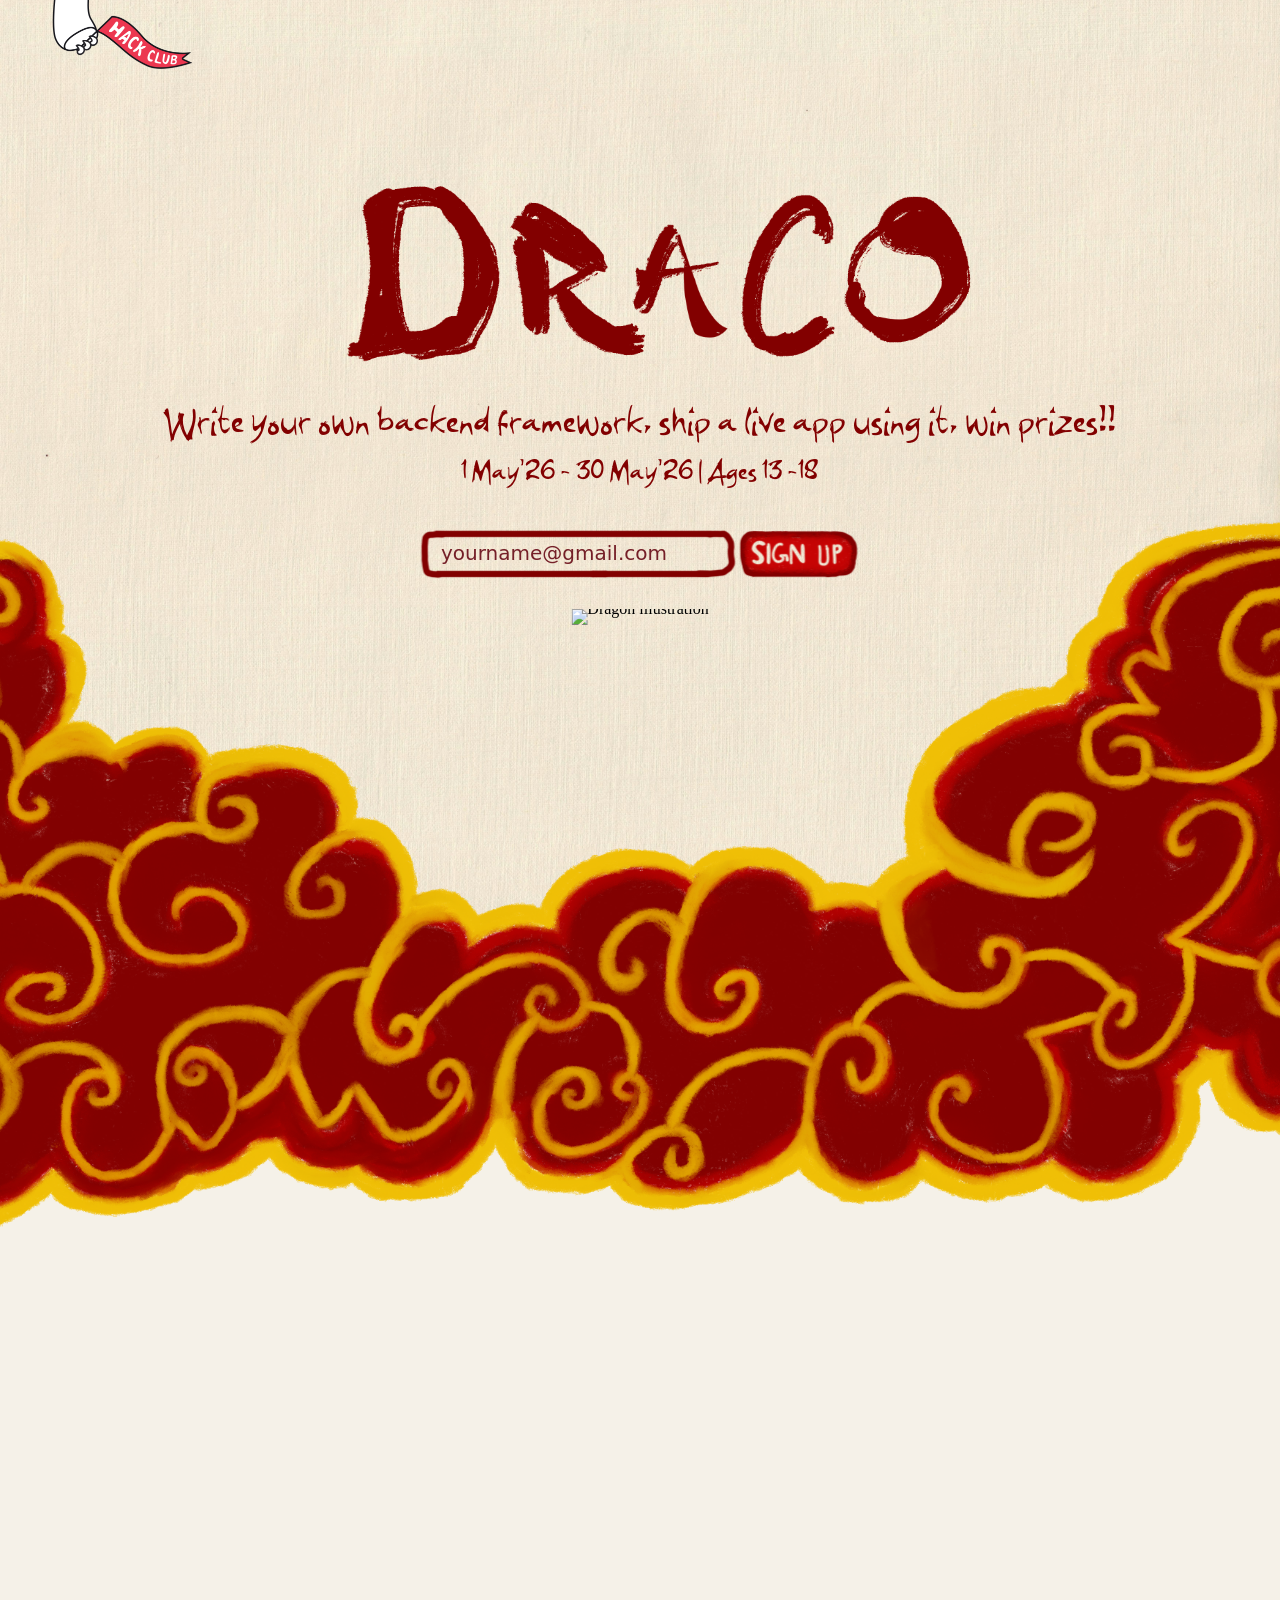
==== index.html @ 038389b4 "initial commit, page one done with header, subheader, image" ====
<!DOCTYPE html>
<html lang="en">
<head>
    <meta charset="UTF-8">
    <meta name="viewport" content="width=device-width, initial-scale=1.0">
    <title>Draco | Home</title>
    <link rel="stylesheet" href="styles.css">
</head>
<body>
    <section class="panel panel--cover" aria-label="Cover">
        <div class="left-stack">
            <a href="https://hackclub.com" class="flag-top" target="_blank" rel="noopener noreferrer">
                <img src="flag-orpheus-top.png" alt="Hack Club">
            </a>
        </div>

        <div class="hero-center">
            <div class="headline-wrap">
                <img src="Headline 2.png" alt="DRACO" class="headline">
            </div>
            <p class="subheader">Write your own backend framework, ship a live app using it, win prizes!!</p>
            <p class="email-meta">1 May'26 - 30 May'26 | Ages 13 -18</p>
            <form class="email-banner" action="#" method="post" autocomplete="on">
                <div class="email-banner__inner">
                    <img src="Email.png" alt="" class="email-banner__art">
                    <label for="signup-email" class="visually-hidden">Email address</label>
                    <input type="email" id="signup-email" name="email" class="email-banner__input" placeholder="yourname@gmail.com" autocomplete="email" inputmode="email" required>
                    <button type="button" class="email-banner__submit" aria-label="Sign up"></button>
                </div>
            </form>
            <img src="Dragon 3.png" alt="Dragon illustration" class="dragon">
        </div>
    </section>

    <section class="panel panel--next" aria-label="Next">
        <img src="Clouds.png" alt="Clouds positioned under dragon" class="panel-clouds-under">
    </section>
    <script>
        (function () {
            var form = document.querySelector('.email-banner');
            var btn = document.querySelector('.email-banner__submit');
            var inner = document.querySelector('.email-banner__inner');
            var motionOk = !window.matchMedia('(prefers-reduced-motion: reduce)').matches;

            form?.addEventListener('submit', function (e) {
                e.preventDefault();
            });

            btn?.addEventListener('click', function (e) {
                e.preventDefault();
                if (!inner || !motionOk) {
                    return;
                }
                inner.classList.remove('email-banner__inner--clicked');
                void inner.offsetWidth;
                inner.classList.add('email-banner__inner--clicked');
                inner.addEventListener('animationend', function onEnd() {
                    inner.removeEventListener('animationend', onEnd);
                    inner.classList.remove('email-banner__inner--clicked');
                });
            });
        })();
    </script>
</body>
</html>
---- styles.css ----
/* Global reset and utilities */
* {
  margin: 0;
  padding: 0;
  box-sizing: border-box;
}

html {
  height: 100%;
  scroll-behavior: smooth;
}

/* Page background (kept on body for compatibility) */
body {
  margin: 0;
  min-height: 100%;
  min-height: 100dvh;
  min-height: -webkit-fill-available;
  position: relative;
  background-color: #f5f1e8;
  background-image: url('olga-thelavart-HZm2XR0whdw-unsplash.jpg');
  background-repeat: no-repeat;
  background-position: center center;
  background-size: cover;
  background-attachment: fixed;
  /* Prevent decorative artwork from introducing horizontal scroll */
  overflow-x: hidden;
}

.panel {
  position: relative;
  min-height: 100dvh;
  min-height: 100svh;
}

.panel--cover {
  position: relative;
  /* Sit above the next panel so overflowing artwork (dragon) and props can paint on top */
  z-index: 3;
  height: 100dvh;
  min-height: 100dvh;
  min-height: 100svh;
  /* allow decorative elements to extend past the fold */
  overflow: visible;
}

/* Second viewport: background is the bottom layer; content stacks above ::before */
.panel--next {
  position: relative;
  /* keep panel background beneath everything; props should layer above background but below foreground artwork */
  z-index: 0;
  isolation: isolate;
  min-height: 100dvh;
  min-height: 100svh;
}

.panel--next::before {
  content: '';
  position: absolute;
  inset: 0;
  z-index: -1;
  background-color: #f5f1e8;
  background-image: url('olga-thelavart-HZm2XR0whdw-unsplash.jpg');
  background-repeat: no-repeat;
  background-position: center center;
  background-size: cover;
  background-attachment: fixed;
}

.left-stack {
  position: absolute;
  top: 0;
  left: clamp(20px, 4.5vw, 52px);
  z-index: 2;
  display: flex;
  flex-direction: column;
  align-items: flex-start;
  gap: clamp(10px, 2vw, 22px);
  max-width: min(92vw, 360px);
}

.flag-top {
  position: relative;
  display: inline-block;
  vertical-align: top;
  max-width: min(22vw, 140px);
  line-height: 0;
  transform-origin: 30% -10px;
}

.hero-center {
  position: absolute;
  left: 50%;
  /* Lower anchor + less upward translate so the stack isn’t clipped by overflow:hidden */
  top: clamp(34vh, 38vh, 46vh);
  transform: translate(-50%, -40%);
  z-index: 1;
  display: flex;
  flex-direction: column;
  align-items: center;
  justify-content: flex-start;
  gap: 0;
  width: min(96vw, 1800px);
  max-width: 96vw;
  max-height: 88vh;
  line-height: 0;
}

.headline-wrap {
  flex: 0 1 auto;
  width: min(52vw, 820px);
  max-width: min(52vw, 820px);
  max-height: 30vh;
  line-height: 0;
  padding-top: clamp(6px, 1vh, 16px);
}

.headline {
  display: block;
  width: 100%;
  max-width: 100%;
  max-height: 30vh;
  height: auto;
  object-fit: contain;
  object-position: center top;
  margin: 0;
}

@font-face {
  font-family: 'Jiayou Akira';
  /* Local project copy placed at repository root */
  src: local('Jiayou Akira'), url('./JiayouAkira-MAVEY.otf') format('opentype');
  font-weight: normal;
  font-style: normal;
  font-display: swap;
}

.subheader {
  font-family: 'Jiayou Akira', "Marker Felt", "Brush Script MT", cursive;
  color: #820000; /* HSB 0 100 51 -> approx #820000 */
  text-align: center;
  font-size: clamp(20px, 3.2vw, 56px);
  line-height: 1;
  margin: 0;
  padding: 0;
  -webkit-font-smoothing: antialiased;
  -moz-osx-font-smoothing: grayscale;
  white-space: pre-wrap;
}

.email-meta {
  font-family: 'Jiayou Akira', "Marker Felt", "Brush Script MT", cursive;
  color: #820000;
  text-align: center;
  font-size: clamp(16px, 2.4vw, 36px);
  line-height: 1.2;
  margin: 0;
  padding: 0;
  margin-top: clamp(6px, 1.2vh, 16px);
  margin-bottom: clamp(10px, 1.8vh, 24px);
  -webkit-font-smoothing: antialiased;
  -moz-osx-font-smoothing: grayscale;
}

.email-banner {
  display: block;
  width: auto;
  max-width: min(88vw, 560px);
  margin: 0 auto;
  padding: 0;
  border: 0;
  transform: translateX(-clamp(200px, 35vw, 720px));
}

.email-banner__inner {
  position: relative;
  display: inline-block;
  line-height: 0;
  vertical-align: top;
  transform-origin: center center;
  transition: transform 0.12s ease;
}

.email-banner__inner:has(.email-banner__submit:active) {
  transform: scale(0.96);
}

@keyframes email-signup-click {
  0% {
    transform: scale(1);
  }
  40% {
    transform: scale(0.94);
  }
  100% {
    transform: scale(1);
  }
}

.email-banner__inner--clicked {
  animation: email-signup-click 0.38s ease-out;
}

@media (prefers-reduced-motion: reduce) {
  .email-banner__inner {
    transition: none;
  }

  .email-banner__inner:has(.email-banner__submit:active) {
    transform: none;
  }

  .email-banner__inner--clicked {
    animation: none;
  }
}

.email-banner__art {
  display: block;
  width: 100%;
  max-width: min(88vw, 560px);
  height: auto;
  pointer-events: none;
  user-select: none;
}

.email-banner__input {
  position: absolute;
  left: 3%;
  top: 20%;
  width: 64%;
  height: 60%;
  border: 0;
  margin: 0;
  /* top / right / bottom / left — sit higher in the field */
  padding: 0 clamp(6px, 1vw, 12px) clamp(0.25em, 1.4vh, 12px) clamp(14px, 3.5vw, 36px);
  background: transparent;
  color: #6b0f1a;
  caret-color: #6b0f1a;
  font-family: system-ui, -apple-system, "Segoe UI", Roboto, sans-serif;
  font-size: clamp(13px, 2.4vw, 20px);
  line-height: 1.15;
  z-index: 2;
  border-radius: 0;
  appearance: none;
  -webkit-appearance: none;
}

.email-banner__input::placeholder {
  color: #6b0f1a;
  opacity: 0.92;
  line-height: 1.15;
}

.email-banner__input:focus,
.email-banner__input:focus-visible {
  outline: none;
  box-shadow: none;
}

.email-banner__submit {
  position: absolute;
  left: 69%;
  top: 20%;
  width: 28%;
  height: 60%;
  margin: 0;
  padding: 0;
  border: 0;
  opacity: 0;
  cursor: pointer;
  z-index: 3;
}

.visually-hidden {
  position: absolute;
  width: 1px;
  height: 1px;
  padding: 0;
  margin: -1px;
  overflow: hidden;
  clip: rect(0, 0, 0, 0);
  white-space: nowrap;
  border: 0;
}

.flag-top:hover,
.flag-top:focus-visible {
  animation: flag-swing 0.95s ease-in-out infinite alternate;
}

@keyframes flag-swing {
  from {
    transform: rotate(-5deg);
  }
  to {
    transform: rotate(5deg);
  }
}

@media (prefers-reduced-motion: reduce) {
  .flag-top:hover,
  .flag-top:focus-visible {
    animation: none;
  }
}

.flag-top img {
  display: block;
  max-width: 100%;
  width: auto;
  height: auto;
}

.flag-top:focus-visible {
  outline: 3px solid #c42b2b;
  outline-offset: 4px;
  border-radius: 4px;
}

.dragon {
  position: relative;
  flex: 0 1 auto;
  z-index: 3;
  max-width: min(86vw, 820px);
  max-height: 46vh;
  width: auto;
  height: auto;
  object-fit: contain;
  display: block;
  pointer-events: none;
  margin: 0;
  padding: 0;
}

@media (max-width: 600px) {
  .left-stack {
    max-width: min(92vw, 300px);
    gap: clamp(8px, 2.5vw, 14px);
  }

  .flag-top {
    max-width: min(28vw, 100px);
  }

  .hero-center {
    top: clamp(30vh, 34vh, 42vh);
    transform: translate(-50%, -38%);
    max-height: 86vh;
    gap: 0;
    width: min(98vw, 100%);
  }

  .headline-wrap {
    width: min(62vw, 540px);
    max-width: min(62vw, 540px);
    max-height: 19vh;
  }

  .headline {
    max-height: 19vh;
  }

  .email-banner {
    max-width: min(94vw, 420px);
    transform: translateX(-clamp(160px, 42vw, 560px));
  }

  .email-banner__art {
    max-width: min(94vw, 420px);
  }

  .email-banner__input {
    font-size: clamp(12px, 3.2vw, 16px);
  }

  .dragon {
    max-width: min(92vw, 600px);
    max-height: 40vh;
    margin: 0;
  }
}

@media (max-width: 900px) {
  body {
    background-attachment: scroll;
  }

  .panel--next::before {
    background-attachment: scroll;
  }
}

/* Decorative clouds on the second panel */
.panel-clouds {
  position: absolute;
  top: 8%;
  right: 6%;
  width: min(48vw, 740px);
  max-width: 92%;
  height: auto;
  z-index: 2;
  pointer-events: none;
  user-select: none;
  transform: translateZ(0);
}

/* Full-width clouds background that sits behind the dragon */
/* Clouds placed inside the cover section, under the dragon (moved to next panel) */

/* Clouds placed in the next panel that overlap upward under the dragon */
.panel-clouds-under {
  position: absolute;
  left: 50%;
  /* pull further upward so the clouds sit at the intersection and closer to the dragon */
  top: -42vh;
  transform: translateX(-50%);
  width: 110%;
  height: auto;
  z-index: 2; /* sit above the next-panel content but still behind the dragon (dragon z-index:3) */
  pointer-events: none;
  user-select: none;
  object-fit: cover;
}

@media (max-width: 600px) {
  .panel-clouds-under {
    top: -56vh;
    width: 140%;
  }
}
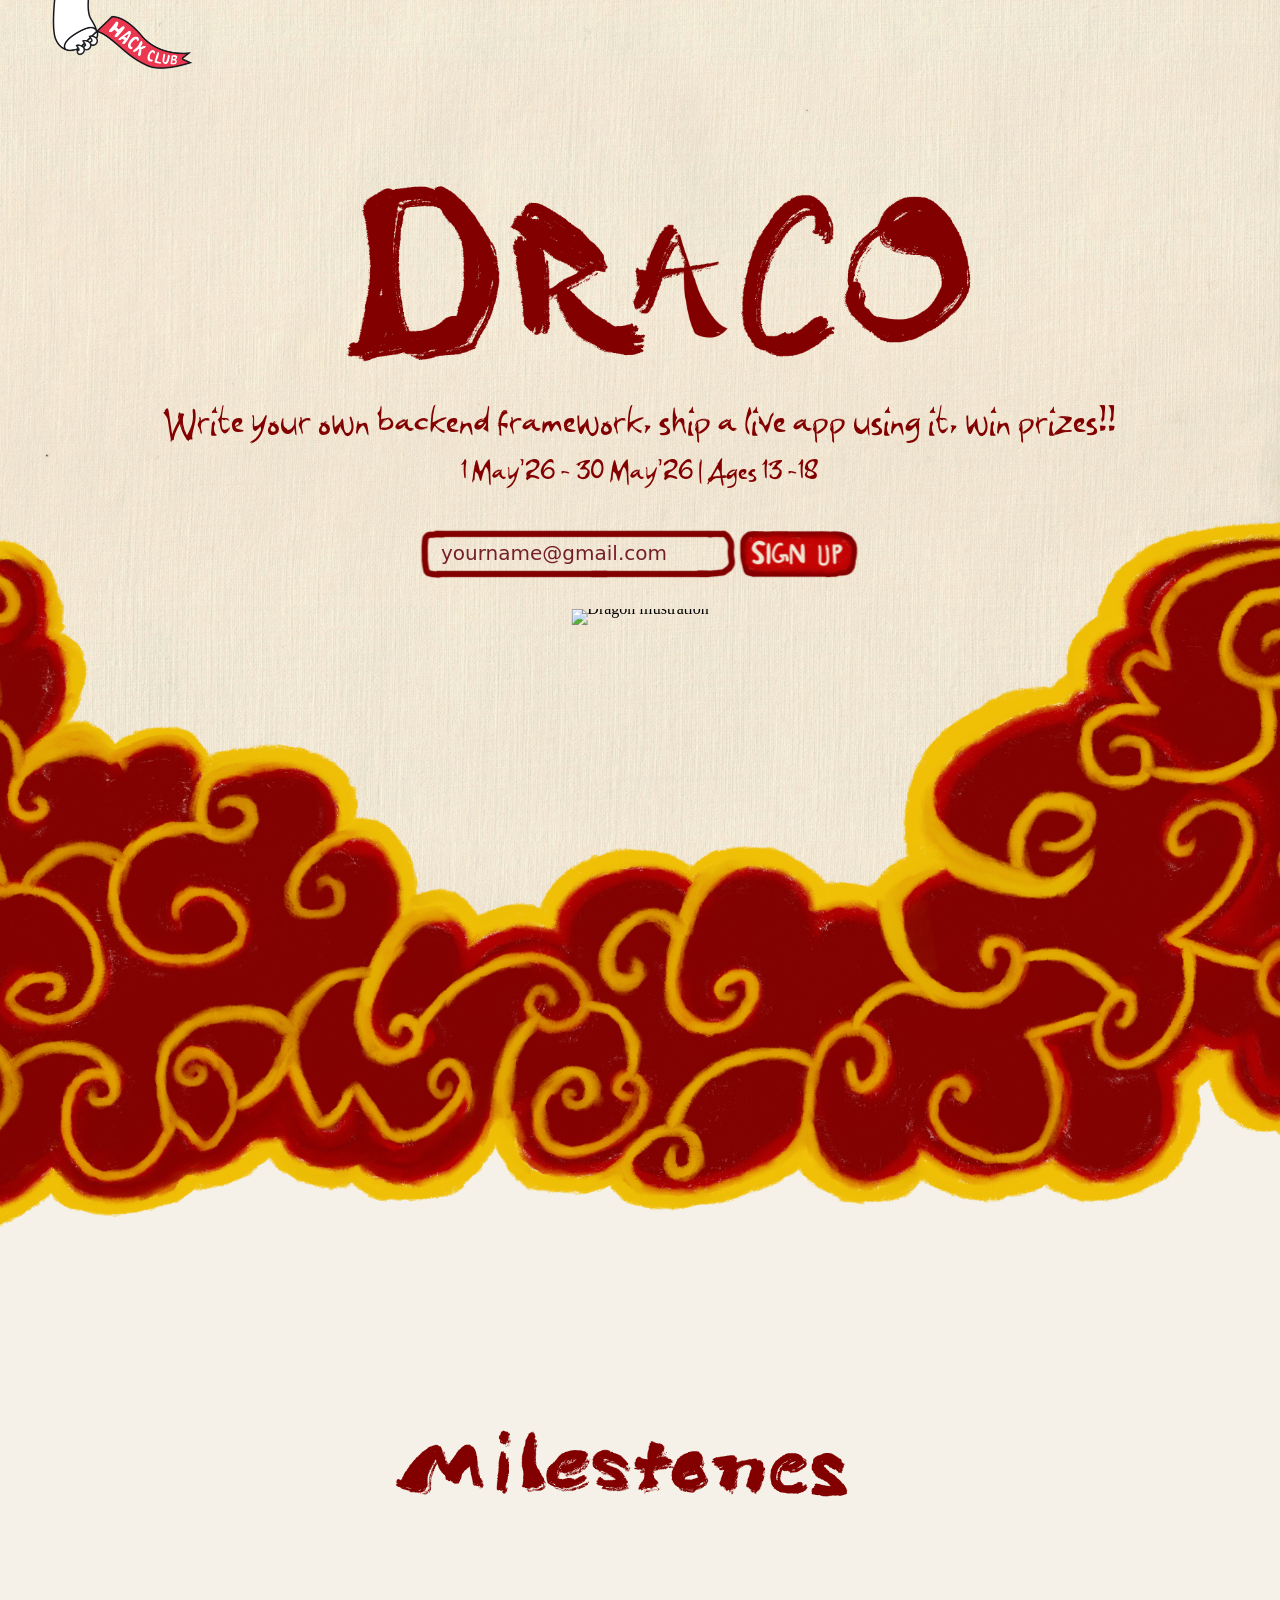
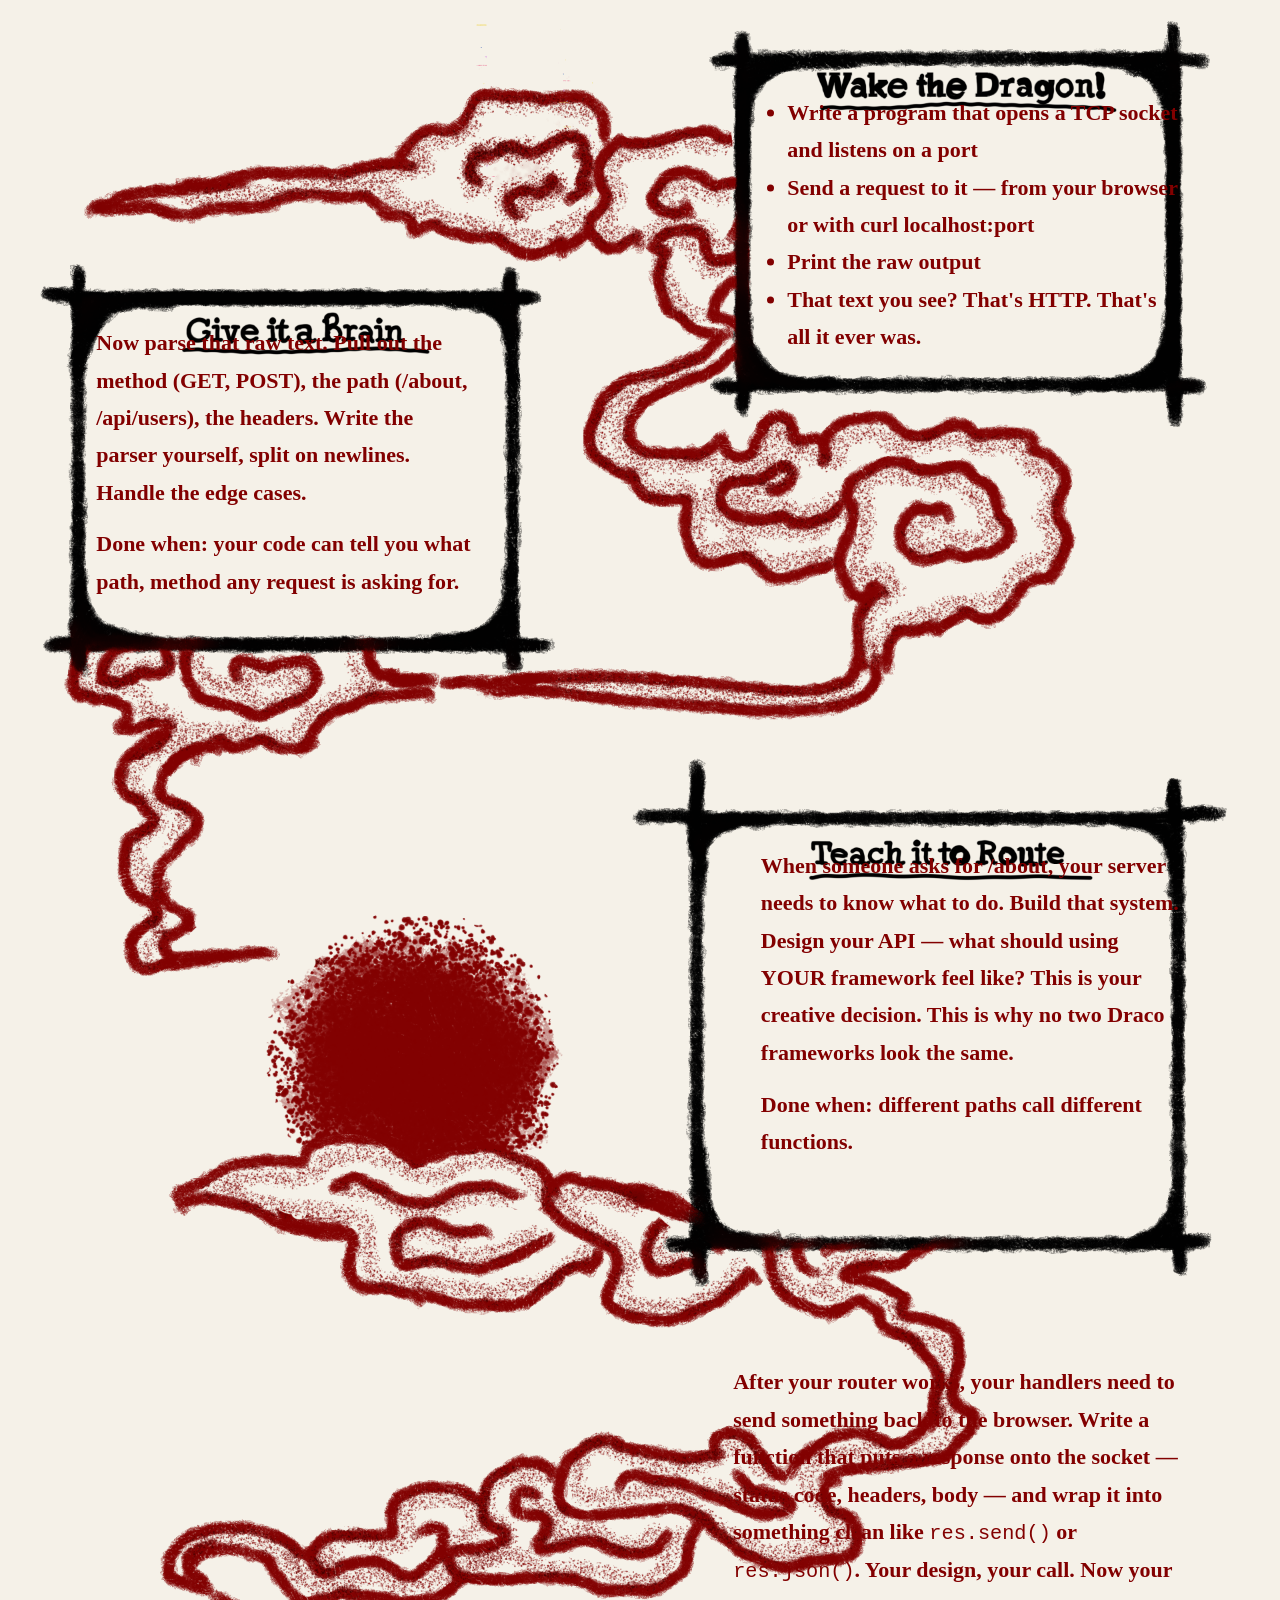
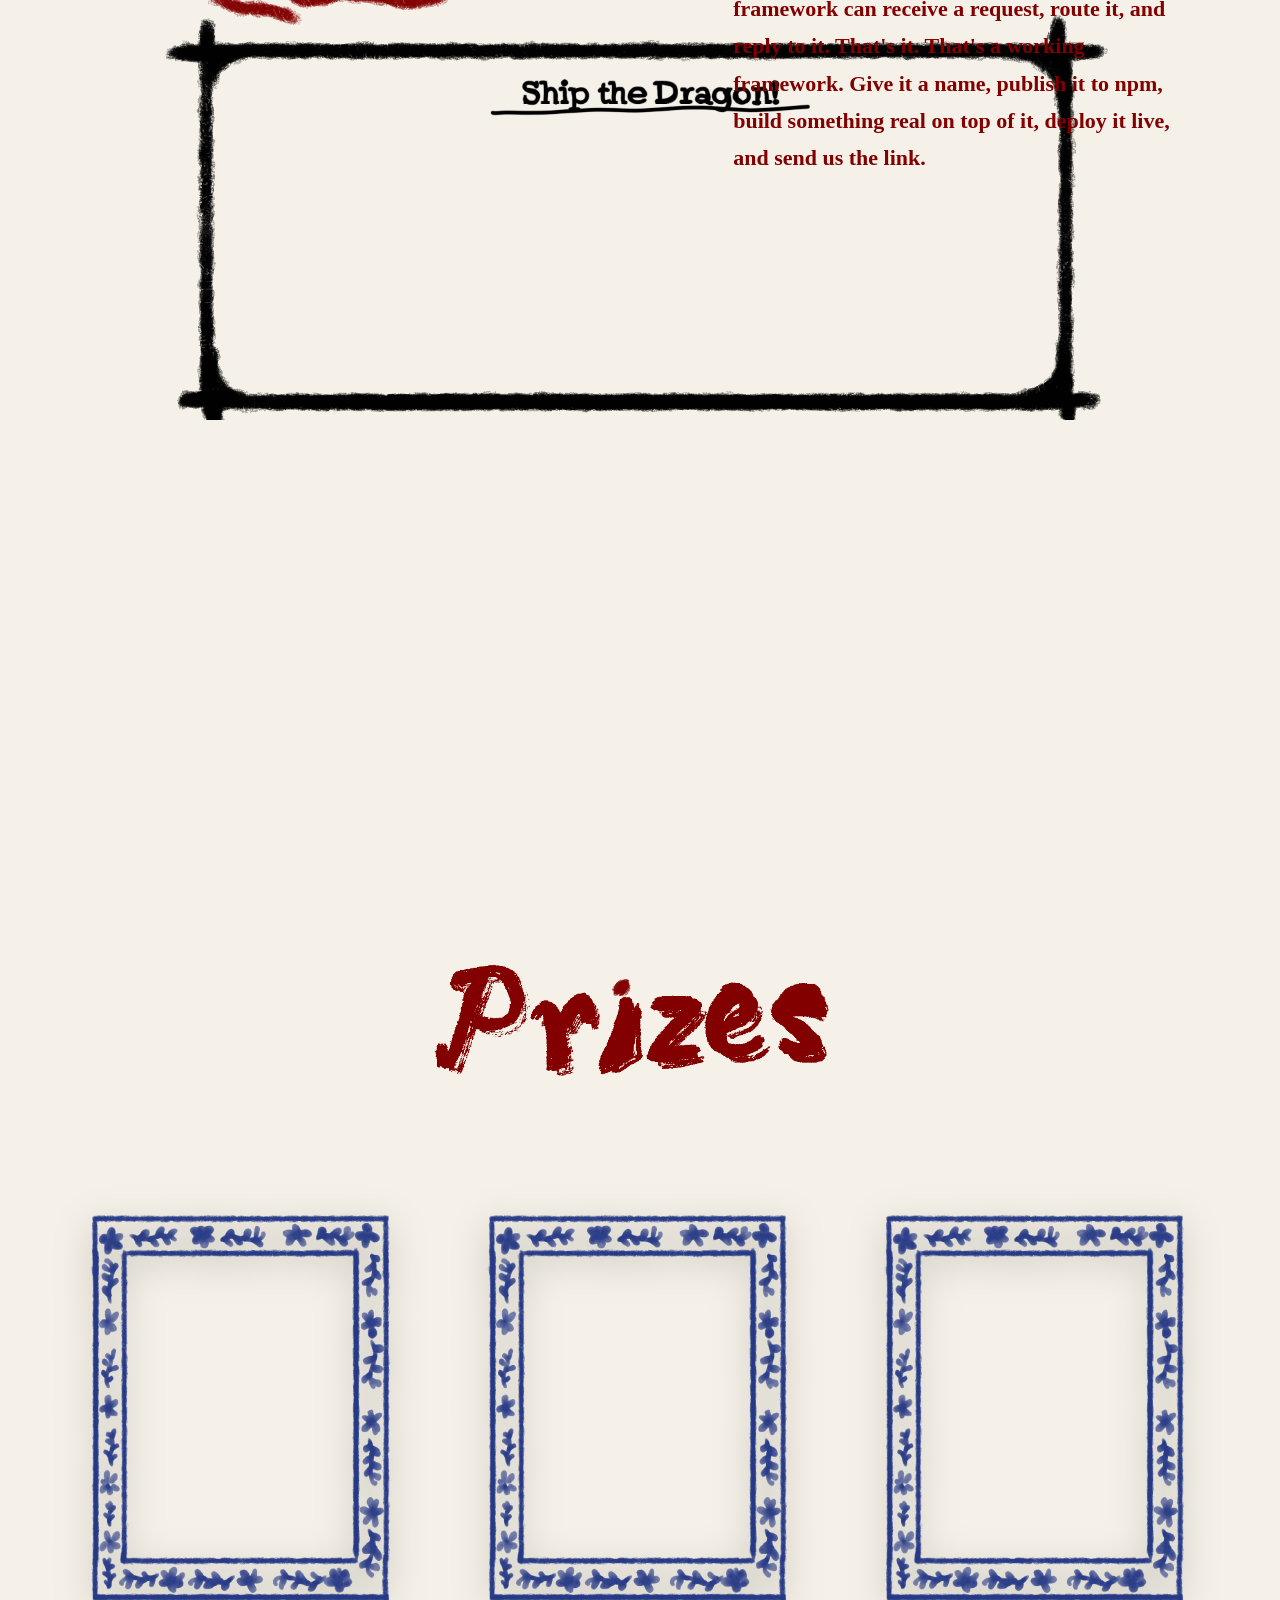
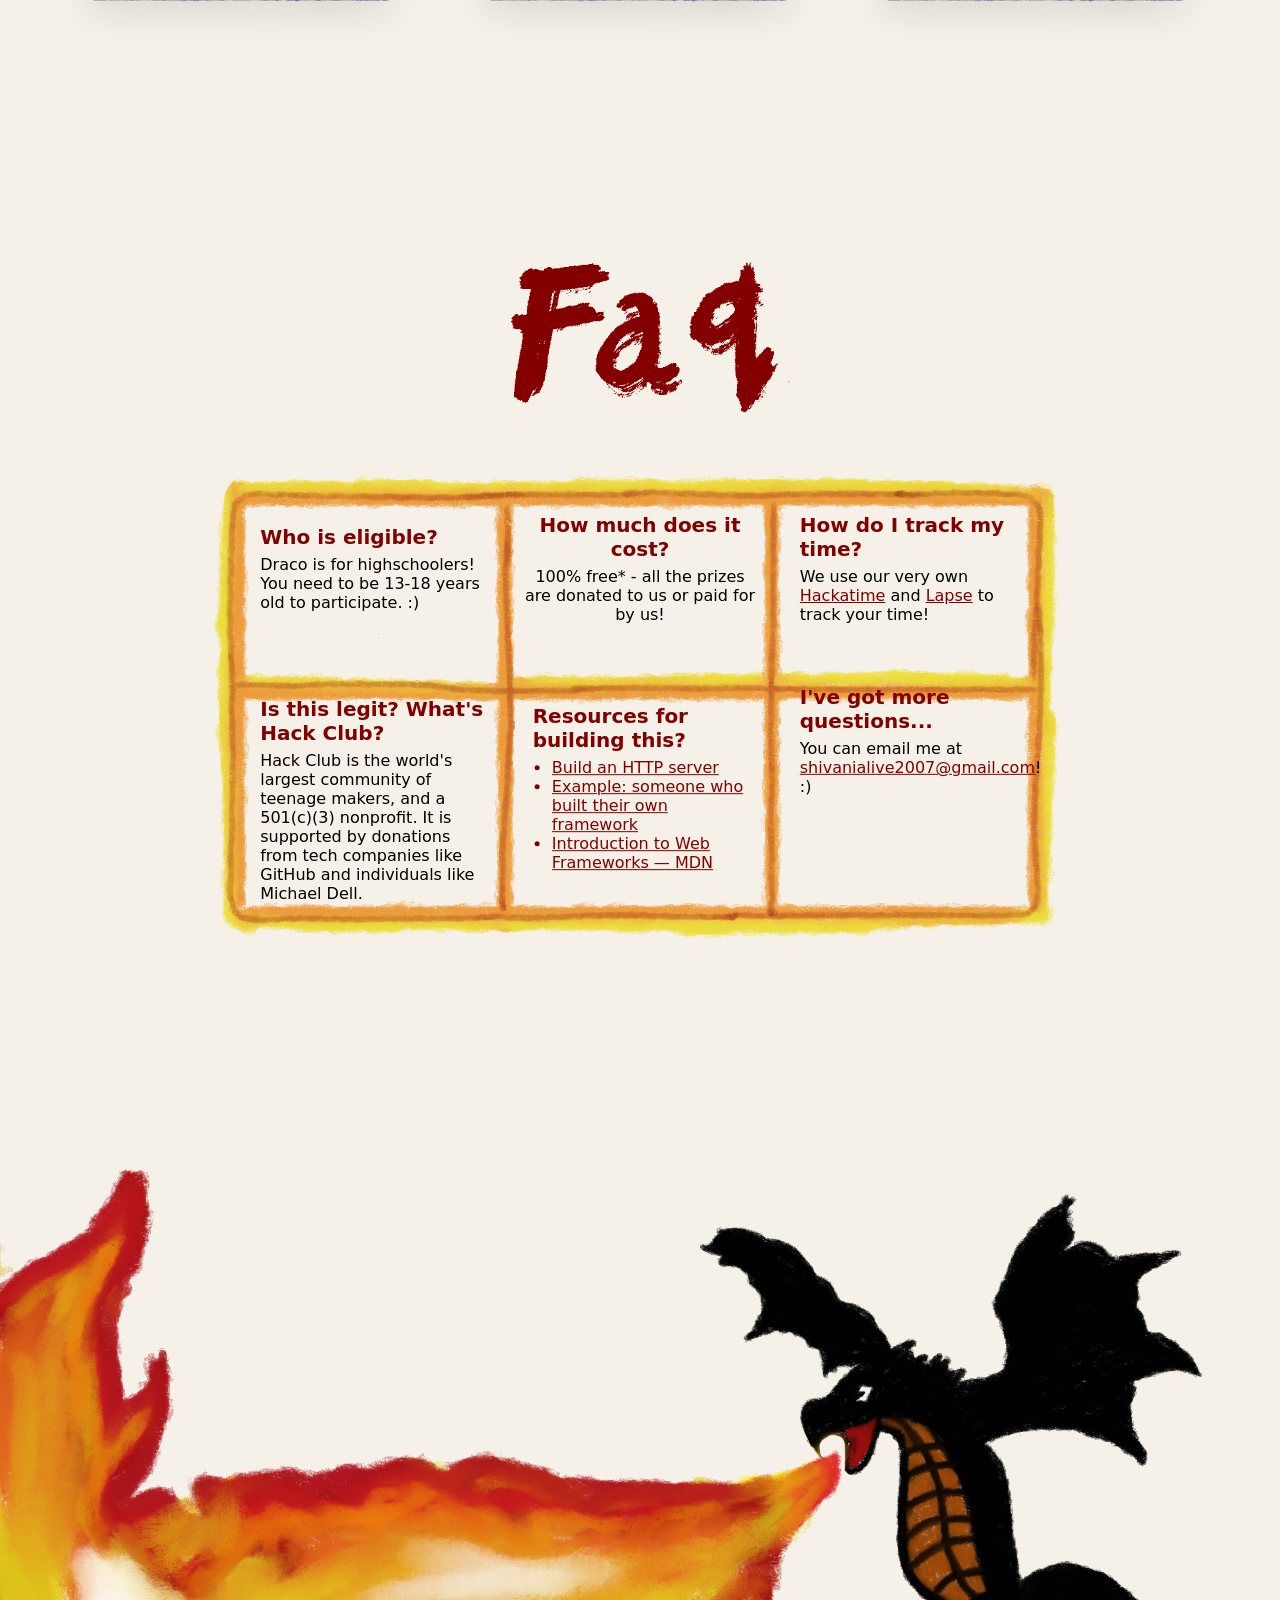
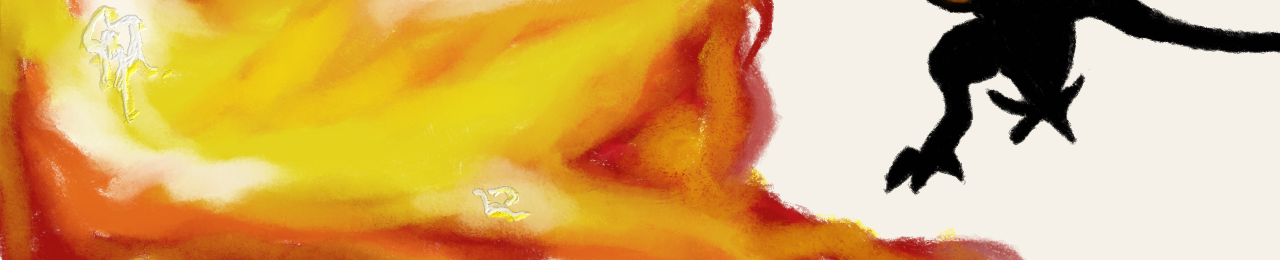
==== commit 4c4b03e3: "feat: add 2nd, 3rd, 4th page" ====
--- a/index.html
+++ b/index.html
@@ -34,6 +34,74 @@
 
     <section class="panel panel--next" aria-label="Next">
         <img src="Clouds.png" alt="Clouds positioned under dragon" class="panel-clouds-under">
+        <img src="MilestonesHeader.png" alt="Milestones header between clouds and milestones" class="panel-milestones-header">
+        <div class="panel-milestones-wrap">
+          <img src="Milestones.png" alt="Milestones positioned under clouds" class="panel-milestones-under">
+          <div class="milestones-grid">
+            <div class="milestones-cell">
+              <ul class="milestones-list">
+                <li>Write a program that opens a TCP socket and listens on a port</li>
+                <li>Send a request to it — from your browser or with curl localhost:port</li>
+                <li>Print the raw output</li>
+                <li>That text you see? That's HTTP. That's all it ever was.</li>
+              </ul>
+            </div>
+            <div class="milestones-cell milestones-cell--step2">
+              <div class="milestones-step2-block">
+                <p class="milestones-paragraph">Now parse that raw text. Pull out the method (GET, POST), the path (/about, /api/users), the headers. Write the parser yourself, split on newlines. Handle the edge cases.</p>
+                <p class="milestones-paragraph">Done when: your code can tell you what path, method any request is asking for.</p>
+              </div>
+            </div>
+            <div class="milestones-cell milestones-cell--step3">
+              <p class="milestones-paragraph">When someone asks for /about, your server needs to know what to do. Build that system. Design your API — what should using YOUR framework feel like? This is your creative decision. This is why no two Draco frameworks look the same.</p>
+              <p class="milestones-paragraph">Done when: different paths call different functions.</p>
+            </div>
+            <div class="milestones-cell milestones-cell--step4">
+              <p class="milestones-paragraph milestones-paragraph--wide">After your router works, your handlers need to send something back to the browser. Write a function that puts a response onto the socket — status code, headers, body — and wrap it into something clean like <code>res.send()</code> or <code>res.json()</code>. Your design, your call. Now your framework can receive a request, route it, and reply to it. That's it. That's a working framework. Give it a name, publish it to npm, build something real on top of it, deploy it live, and send us the link.</p>
+            </div>
+          </div>
+        </div>
+        <img src="PrizesHeader 2.png" alt="Prizes header positioned below milestones" class="panel-prizes-header">
+        <div class="panel-prize-row" aria-hidden="true">
+            <img src="Prize.png" alt="Prize" class="panel-prize-item">
+            <img src="Prize.png" alt="Prize" class="panel-prize-item">
+            <img src="Prize.png" alt="Prize" class="panel-prize-item">
+        </div>
+        <img src="FaqHeader.png" alt="FAQ header placed below prizes" class="panel-faq-header">
+        <div class="panel-window-wrap" aria-hidden="true">
+          <img src="Window.png" alt="Window element placed below FAQ header" class="panel-window-img">
+          <div class="window-grid" role="group" aria-label="Window content grid">
+            <div class="window-cell window-cell--eligible">
+              <h3 class="window-question">Who is eligible?</h3>
+              <p class="window-answer">Draco is for highschoolers! You need to be 13-18 years old to participate. :)</p>
+            </div>
+            <div class="window-cell">
+              <h3 class="window-question">How much does it cost?</h3>
+              <p class="window-answer">100% free* - all the prizes are donated to us or paid for by us!</p>
+            </div>
+            <div class="window-cell window-cell--track">
+              <h3 class="window-question">How do I track my time?</h3>
+              <p class="window-answer">We use our very own <a href="https://hackatime.hackclub.com" target="_blank" rel="noopener noreferrer">Hackatime</a> and <a href="https://lapse.hackclub.com" target="_blank" rel="noopener noreferrer">Lapse</a> to track your time!</p>
+            </div>
+            <div class="window-cell window-cell--legit">
+              <h3 class="window-question">Is this legit? What's Hack Club?</h3>
+              <p class="window-answer">Hack Club is the world's largest community of teenage makers, and a 501(c)(3) nonprofit. It is supported by donations from tech companies like GitHub and individuals like Michael Dell.</p>
+            </div>
+            <div class="window-cell window-cell--resources">
+              <h3 class="window-question">Resources for building this?</h3>
+              <ul class="window-resources">
+                <li><a href="https://app.codecrafters.io/courses/http-server/overview" target="_blank" rel="noopener noreferrer">Build an HTTP server</a></li>
+                <li><a href="https://dev.to/travatech/ive-created-my-own-web-framework-from-scratch-2bi4" target="_blank" rel="noopener noreferrer">Example: someone who built their own framework</a></li>
+                <li><a href="https://developer.mozilla.org/en-US/docs/Learn_web_development/Extensions/Server-side/First_steps/Web_frameworks" target="_blank" rel="noopener noreferrer">Introduction to Web Frameworks — MDN</a></li>
+              </ul>
+            </div>
+            <div class="window-cell window-cell--more">
+              <h3 class="window-question">I've got more questions...</h3>
+              <p class="window-answer">You can email me at <a href="mailto:shivanialive2007@gmail.com">shivanialive2007@gmail.com</a>! :)</p>
+            </div>
+          </div>
+        </div>
+        <img src="Fire.png" alt="Fire footer" class="panel-fire-footer">
     </section>
     <script>
         (function () {
--- a/styles.css
+++ b/styles.css
@@ -430,3 +430,571 @@
   }
 }
 
+/* Milestones wrapper — takes the same position the bare img had */
+.panel-milestones-wrap {
+  position: absolute;
+  left: 50%;
+  top: 80vh;
+  transform: translateX(-50%);
+  width: 100%;
+  max-width: 100vw;
+  height: auto;
+  z-index: 1;
+}
+
+/* Milestones artwork placed under the clouds and fully fit to viewport */
+.panel-milestones-under {
+  display: block;
+  width: 100%;
+  height: auto;
+  pointer-events: none;
+  user-select: none;
+  object-fit: contain;
+  object-position: center top;
+}
+
+/* Overlay grid — 4 rows stacked vertically to match the 4 boxes */
+.milestones-grid {
+  position: absolute;
+  inset: 0% 6% 20% 58%;
+  display: grid;
+  grid-template-columns: 1fr;
+  grid-template-rows: repeat(4, 1fr);
+  gap: 2%;
+  pointer-events: none;
+  transform: translateY(1.6%);
+}
+
+.milestones-cell {
+  display: flex;
+  flex-direction: column;
+  justify-content: center;
+  align-items: flex-start;
+  padding: 2% 4%;
+  color: #820000;
+}
+
+.milestones-list {
+  list-style: disc;
+  padding-left: 1.2em;
+  margin: 0;
+  color: #820000;
+  font-family: Georgia, "Times New Roman", serif;
+  font-size: clamp(14px, 2vw, 22px);
+  font-weight: bold;
+  line-height: 1.7;
+}
+
+/* Paragraph overlay — same proportions as .milestones-list */
+.milestones-paragraph {
+  margin: 0;
+  color: #820000;
+  font-family: Georgia, "Times New Roman", serif;
+  font-size: clamp(14px, 2vw, 22px);
+  font-weight: bold;
+  line-height: 1.7;
+}
+
+.milestones-paragraph code {
+  font-family: ui-monospace, "Cascadia Code", Menlo, monospace;
+  font-size: 0.92em;
+  font-weight: normal;
+}
+
+/* Ensure milestone paragraphs default to in-cell sizing (prevents accidental bleed) */
+.milestones-cell .milestones-paragraph {
+  width: auto;
+  max-width: 95%;
+}
+
+/* Marker for a wider paragraph (semantic only) */
+.milestones-paragraph--wide {
+  max-width: none;
+  width: auto;
+}
+
+/* Fourth milestone cell: keep standard cell layout */
+.milestones-cell--step4 {
+  align-items: stretch;
+  justify-content: center;
+  text-align: left;
+  padding-left: 0;
+  padding-right: 0;
+}
+
+/* APPLY FULL-VIEWPORT BLEED ONLY TO THE PARAGRAPH INSIDE THE FOURTH MILESTONE CELL */
+.milestones-cell--step4 .milestones-paragraph--wide {
+  /* in-cell wide paragraph (no viewport bleed) */
+  max-width: none;
+  width: 100%;
+  transform: translate(-2%, 34%);
+  align-self: stretch;
+  box-sizing: border-box;
+}
+
+/* Isolate the fourth milestone so global milestone rules do not affect it.
+   This resets common properties so step4 can be positioned/styled independently. */
+.milestones-cell--step4 {
+  align-items: stretch;
+  justify-content: center;
+  text-align: left;
+  padding-left: 0;
+  padding-right: 0;
+}
+
+.milestones-cell--step4 .milestones-paragraph--wide {
+  /* in-cell wide paragraph (no viewport bleed) */
+  max-width: none;
+  width: 100%;
+  transform: translate(-2%, 34%);
+  align-self: stretch;
+  box-sizing: border-box;
+}
+
+@media (max-width: 900px) {
+  .milestones-cell--step4 .milestones-paragraph--wide {
+    transform: translate(-8%, 14%);
+  }
+}
+
+@media (max-width: 600px) {
+  .milestones-cell--step4 .milestones-paragraph--wide {
+    transform: translate(-14%, 24%);
+  }
+}
+
+.milestones-cell--step3 .milestones-paragraph + .milestones-paragraph {
+  margin-top: 0.65em;
+}
+
+/* Second milestone box: same typography, shifted to the left side of the panel */
+.milestones-cell--step2 {
+  align-items: flex-start;
+  justify-content: center;
+  text-align: left;
+}
+
+.milestones-cell--step2 .milestones-step2-block {
+  /* Restore original left-shift so the step2 copy sits over the left box */
+  transform: translate(-165%, -55%);
+  max-width: 95%;
+}
+
+.milestones-cell--step2 .milestones-paragraph + .milestones-paragraph {
+  margin-top: 0.65em;
+}
+
+/* Third milestone box: same typography and positioning scale as step 2 */
+.milestones-cell--step3 {
+  align-items: flex-start;
+  justify-content: center;
+  text-align: left;
+}
+
+.milestones-cell--step3 .milestones-paragraph {
+  /* Reverted: keep step3 paragraph in normal flow (no manual offsets) */
+  transform: none;
+  max-width: 100%;
+}
+
+@media (max-width: 900px) {
+  .panel-milestones-wrap {
+    top: 80vh;
+  }
+  .milestones-grid {
+    inset: 4% 20% 4% 20%;
+  }
+  .milestones-cell--step2 .milestones-step2-block {
+    transform: translate(-38%, -10%);
+  }
+  .milestones-cell--step3 .milestones-paragraph {
+    transform: none;
+  }
+  .milestones-cell--step4 .milestones-paragraph--wide {
+    transform: translate(-8%, 14%);
+  }
+}
+
+@media (max-width: 600px) {
+  .panel-milestones-wrap {
+    top: 96vh;
+  }
+  .milestones-grid {
+    inset: 3% 10% 3% 10%;
+  }
+  .milestones-cell--step2 .milestones-step2-block {
+    transform: translate(-18%, -8%);
+    max-width: 95%;
+  }
+  .milestones-cell--step3 .milestones-paragraph {
+    transform: none;
+    max-width: 100%;
+  }
+  .milestones-cell--step4 .milestones-paragraph--wide {
+    transform: translate(-14%, 24%);
+  }
+}
+
+/* Small header image that sits between clouds and the milestones artwork */
+.panel-milestones-header {
+  position: absolute;
+  left: 50%;
+  top: 60vh; /* slightly upward from previous position */
+  transform: translate(-50%, -12%); /* center and nudge upward */
+  width: auto;
+  max-width: 40vw; /* make the header smaller */
+  max-height: 16vh;
+  height: auto;
+  z-index: 1.5; /* between clouds (2) and milestones (1) visually */
+  pointer-events: none;
+  user-select: none;
+  object-fit: contain;
+  object-position: center;
+}
+
+@media (max-width: 900px) {
+  .panel-milestones-header {
+    top: 56vh;
+    max-width: 56vw;
+    max-height: 14vh;
+  }
+}
+
+@media (max-width: 600px) {
+  .panel-milestones-header {
+    top: 52vh;
+    max-width: 72vw;
+    max-height: 12vh;
+  }
+}
+
+/* Prizes header placed below the Milestones artwork */
+.panel-prizes-header {
+  position: absolute;
+  left: 50%;
+  top: 360vh; /* moved downward 5× (was 96vh -> 480vh) */
+  transform: translateX(-50%);
+  width: auto;
+  max-width: 48vw;
+  height: auto;
+  z-index: 1; /* same layer as Milestones (below clouds) */
+  pointer-events: none;
+  user-select: none;
+  object-fit: contain;
+  object-position: center top;
+}
+
+@media (max-width: 900px) {
+  .panel-prizes-header {
+    top: 540vh;
+    max-width: 60vw;
+  }
+}
+
+@media (max-width: 600px) {
+  .panel-prizes-header {
+    top: 600vh;
+    max-width: 76vw;
+  }
+}
+
+/* Row of prize items placed under the prizes header */
+.panel-prize-row {
+  position: absolute;
+  left: 50%;
+  top: 390vh; /* halved the vertical gap to PrizesHeader (was 520vh) */
+  transform: translateX(-50%);
+  display: flex;
+  gap: 6vw;
+  align-items: flex-start;
+  justify-content: center;
+  width: min(90vw, 1200px);
+  pointer-events: none;
+  z-index: 1;
+}
+
+.panel-prize-item {
+  width: min(28vw, 320px);
+  height: auto;
+  object-fit: contain;
+  user-select: none;
+  pointer-events: none;
+  filter: drop-shadow(0 8px 18px rgba(0,0,0,0.25));
+}
+
+@media (max-width: 900px) {
+  .panel-prize-row {
+    top: 550vh;
+    gap: 4vw;
+  }
+  .panel-prize-item {
+    width: min(34vw, 260px);
+  }
+}
+
+@media (max-width: 600px) {
+  .panel-prize-row {
+    top: 620vh;
+    gap: 3vw;
+  }
+  .panel-prize-item {
+    width: min(40vw, 220px);
+  }
+}
+
+/* FAQ header placed below the prize row */
+.panel-faq-header {
+  position: absolute;
+  left: 53%;
+  /* place just above the prize row */
+  top: 470vh;
+  transform: translate(-50%, -50%);
+  width: auto;
+  max-width: 56vw;
+  height: auto;
+  z-index: 1;
+  pointer-events: none;
+  user-select: none;
+  object-fit: contain;
+  object-position: center top;
+}
+
+@media (max-width: 900px) {
+  .panel-faq-header {
+    top: 530vh;
+    max-width: 72vw;
+    transform: translate(-50%, -50%);
+  }
+}
+
+@media (max-width: 600px) {
+  .panel-faq-header {
+    top: 600vh;
+    max-width: 88vw;
+    transform: translate(-50%, -50%);
+  }
+}
+
+/* Decorative window graphic placed under the FAQ header (wrapper) */
+.panel-window-wrap {
+  position: absolute;
+  left: 50%; /* keep centered */
+  top: 480vh; /* placed below FAQ header */
+  transform: translate(-50%, 0);
+  width: min(76vw, 1200px);
+  max-width: 76vw;
+  height: auto;
+  z-index: 1;
+  pointer-events: none;
+  user-select: none;
+}
+
+.panel-window-wrap .panel-window-img {
+  display: block;
+  width: 100%;
+  height: auto;
+  object-fit: contain;
+  object-position: center top;
+  pointer-events: none;
+}
+
+/* overlay grid that maps to the window's internal boxes */
+.panel-window-wrap .window-grid {
+  position: absolute;
+  inset: 9% 6% 9% 6%; /* leave margin to sit inside the frame */
+  display: grid;
+  grid-template-columns: repeat(3, 1fr); /* 3 columns x 2 rows = 6 cells */
+  grid-template-rows: repeat(2, 1fr);
+  gap: 3%;
+  pointer-events: none;
+}
+
+/* Temporary editing grid that overlays the window for uniform placement */
+.temp-grid {
+  position: absolute;
+  inset: 9% 6% 9% 6%;
+  display: grid;
+  grid-template-columns: repeat(3, 1fr);
+  grid-template-rows: repeat(2, 1fr);
+  gap: 3%;
+  pointer-events: none;
+  z-index: 2;
+  visibility: hidden; /* hidden by default; set to visible while developing */
+}
+
+.temp-cell {
+  display: flex;
+  flex-direction: column;
+  align-items: center;
+  justify-content: center;
+  color: #ffffff;
+  padding: 1.2vw;
+  text-align: center;
+}
+
+.panel-window-wrap .window-cell {
+  display: flex;
+  flex-direction: column;
+  align-items: center; /* center content horizontally */
+  justify-content: center; /* center content vertically */
+  color: #ffffff;
+  padding: 1.2vw;
+  text-align: center; /* center-align text inside the cell */
+  /* simplified: no text shadow for a cleaner look */
+}
+
+/* Fourth FAQ cell: shifted right */
+.panel-window-wrap .window-cell--legit {
+  align-items: flex-start;
+  text-align: left;
+  padding-left: 10%;
+  transform: translateX(8%);
+}
+
+/* Third FAQ cell: text left-indented, shifted left */
+.panel-window-wrap .window-cell--track {
+  align-items: flex-start;
+  text-align: left;
+  padding-left: 15%;
+  transform: translateX(-15%);
+}
+
+/* First FAQ cell: text left-indented, block shifted right within the box */
+.panel-window-wrap .window-cell--eligible {
+  align-items: flex-start;
+  text-align: left;
+  padding-left: 10%;
+  transform: translateX(8%);
+}
+
+/* allow specific cells to be positioned independently when locked */
+.panel-window-wrap .window-cell.locked,
+.panel-window-wrap .window-cell.moved,
+.panel-window-wrap .window-cell.third-left,
+.panel-window-wrap .window-cell.second-up {
+  /* Reset any manual offsets so all overlays sit uniformly centered */
+  position: static;
+  left: auto;
+  top: auto;
+  transform: none;
+}
+
+.window-question {
+  font-family: system-ui, -apple-system, "Segoe UI", Roboto, Arial, sans-serif;
+  font-size: clamp(14px, 2.2vw, 20px);
+  color: #820000; /* HSB 0 100 51 */
+  margin: 0 0 6px 0;
+}
+
+.window-answer {
+  font-family: system-ui, -apple-system, "Segoe UI", Roboto, Arial, sans-serif;
+  font-size: clamp(12px, 1.9vw, 16px);
+  margin: 0;
+  color: #000000;
+}
+
+.window-resources {
+  list-style: disc;
+  padding-left: 1.2em;
+  margin: 0;
+  font-family: system-ui, -apple-system, "Segoe UI", Roboto, Arial, sans-serif;
+  font-size: clamp(12px, 1.9vw, 16px);
+  color: #820000; /* bullet marker color */
+}
+
+.window-resources a {
+  color: #820000;
+  text-decoration: underline;
+}
+
+.window-resources a:hover {
+  opacity: 0.75;
+}
+
+/* Sixth FAQ cell: left-aligned and shifted upward */
+.panel-window-wrap .window-cell--more {
+  align-items: flex-start;
+  text-align: left;
+  padding-left: 10%;
+  transform: translate(-10%, -25%);
+}
+
+/* Email link in the 6th overlay */
+.window-cell .window-answer a[href^="mailto"] {
+  color: #820000;
+  text-decoration: underline;
+}
+
+.window-cell .window-answer a[href^="mailto"]:hover {
+  opacity: 0.75;
+}
+
+/* Hackatime / Lapse links in the 3rd overlay */
+.window-cell--track .window-answer a {
+  color: #820000;
+  text-decoration: underline;
+}
+
+.window-cell--track .window-answer a:hover {
+  opacity: 0.75;
+}
+
+/* Fifth FAQ cell: left-aligned, nudged upward */
+.panel-window-wrap .window-cell--resources {
+  align-items: flex-start;
+  text-align: left;
+  padding-left: 10%;
+  transform: translateY(-5%);
+}
+
+@media (max-width: 900px) {
+  .panel-window-wrap {
+    top: 560vh;
+    max-width: 88vw;
+  }
+  .panel-window-wrap .window-grid {
+    gap: 4%;
+    inset: 6% 5% 6% 5%;
+  }
+}
+
+@media (max-width: 600px) {
+  .panel-window-wrap {
+    top: 620vh;
+    max-width: 96vw;
+  }
+  .panel-window-wrap .window-grid {
+    grid-template-columns: repeat(2, 1fr);
+    grid-template-rows: repeat(4, 1fr);
+    gap: 3%;
+    inset: 6% 4% 6% 4%;
+  }
+}
+
+/* Fire footer — full-width image placed below the Window/FAQ section */
+.panel-fire-footer {
+  position: absolute;
+  left: 0;
+  top: 560vh;
+  width: 100%;
+  height: auto;
+  object-fit: cover;
+  object-position: center bottom;
+  display: block;
+  pointer-events: none;
+  user-select: none;
+  z-index: 2;
+}
+
+@media (max-width: 900px) {
+  .panel-fire-footer {
+    top: 640vh;
+  }
+}
+
+@media (max-width: 600px) {
+  .panel-fire-footer {
+    top: 720vh;
+  }
+}
+
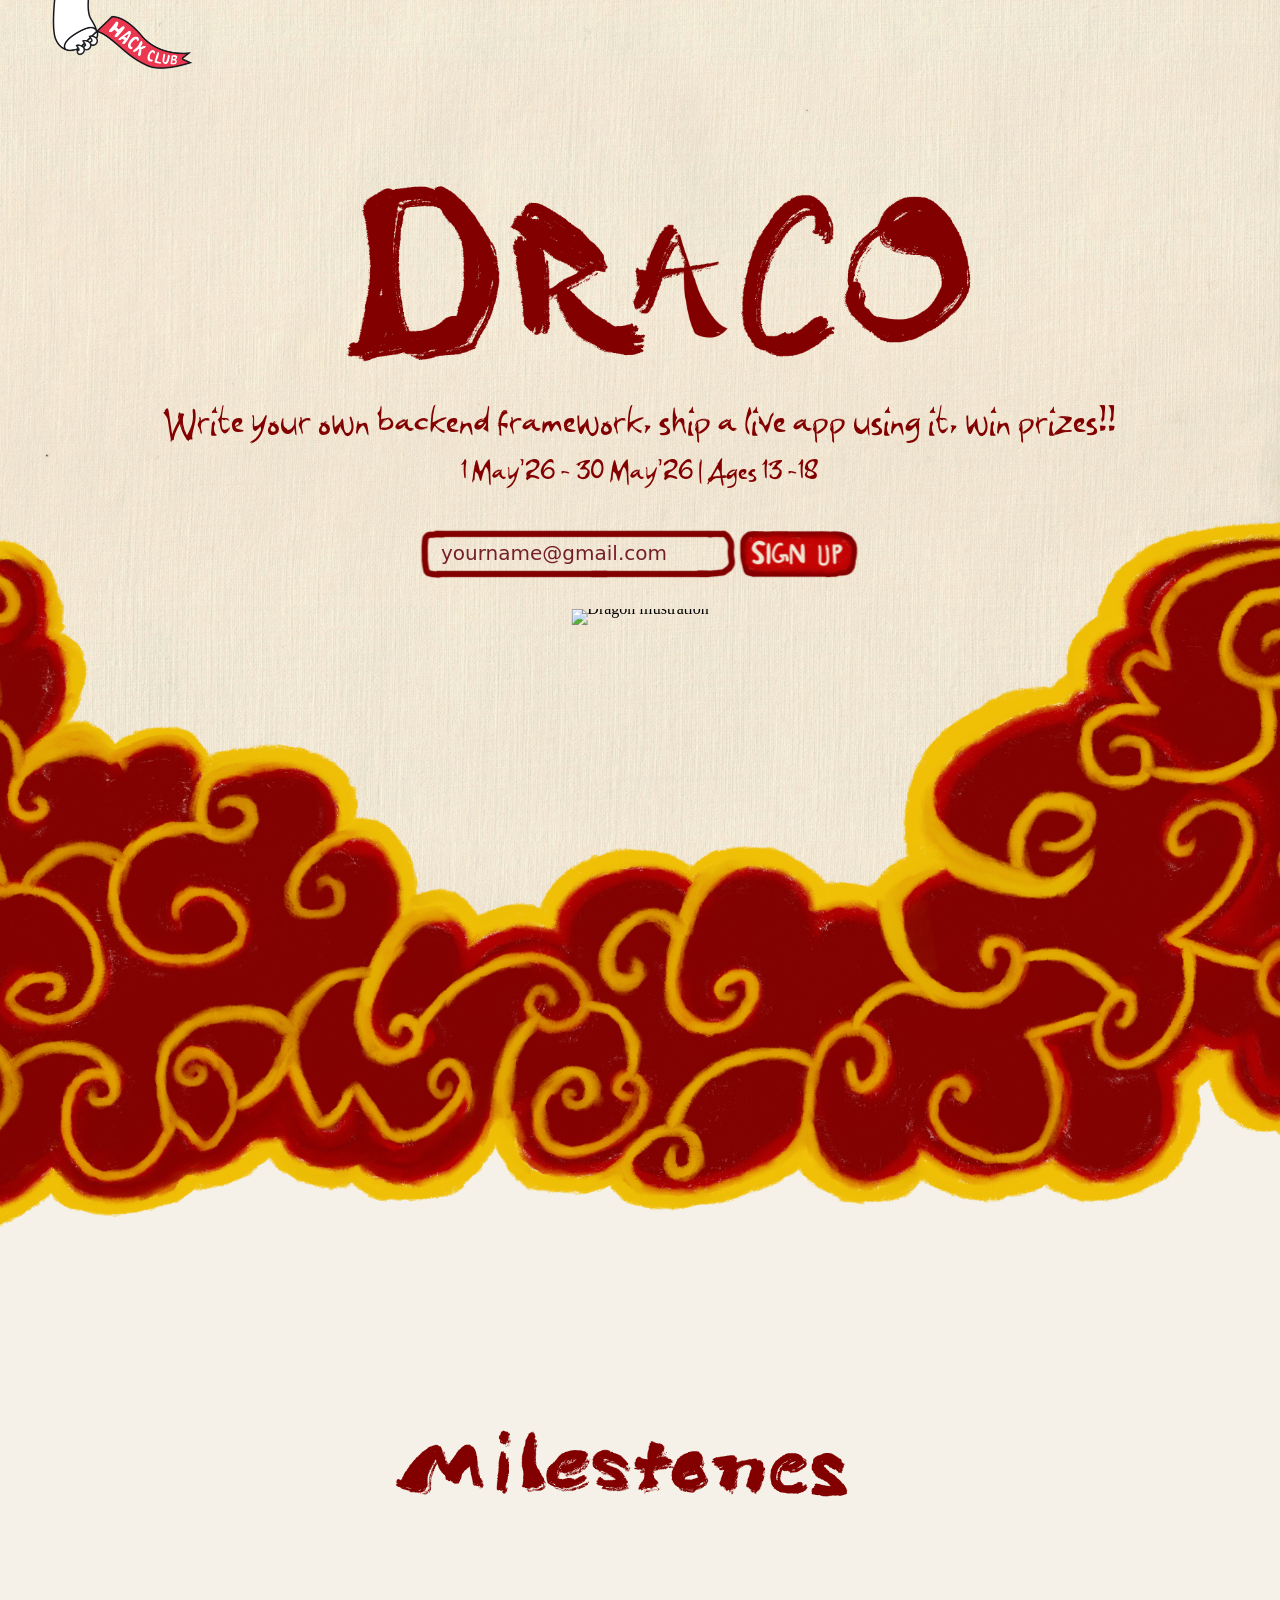
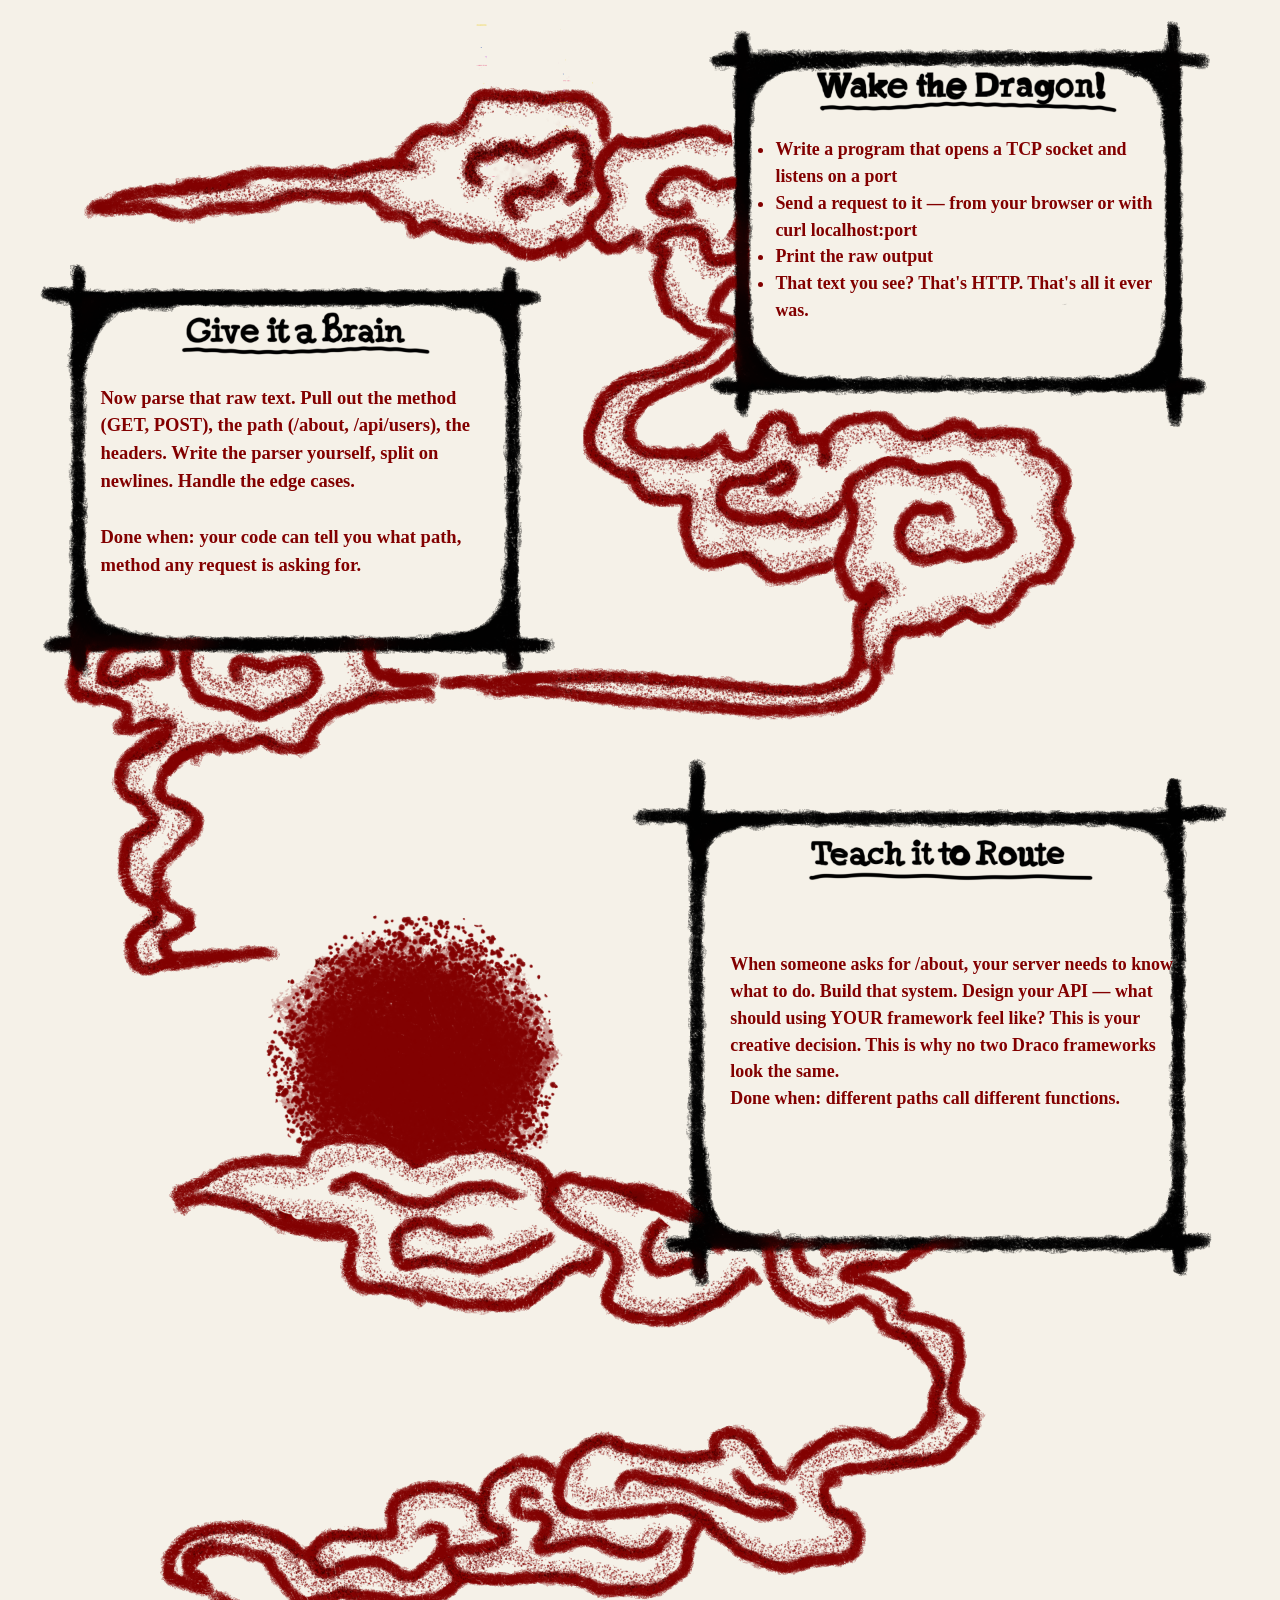
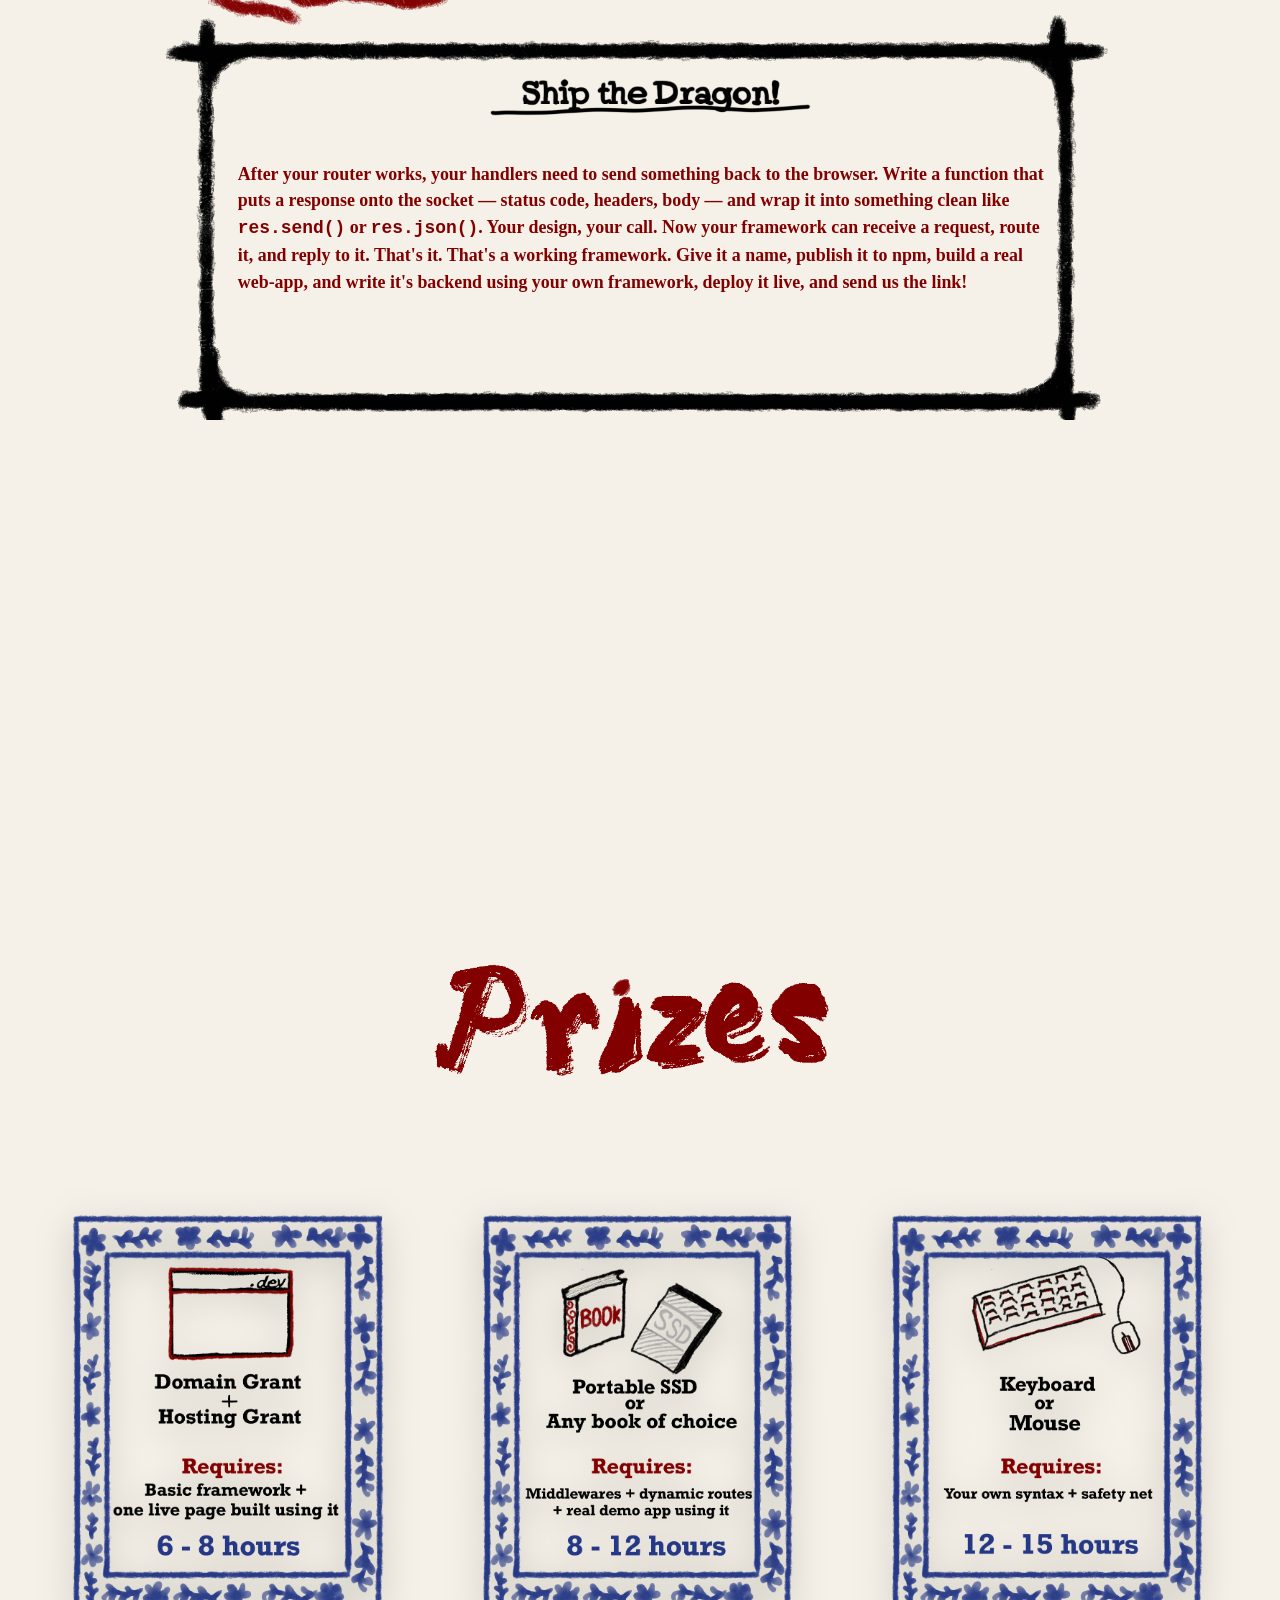
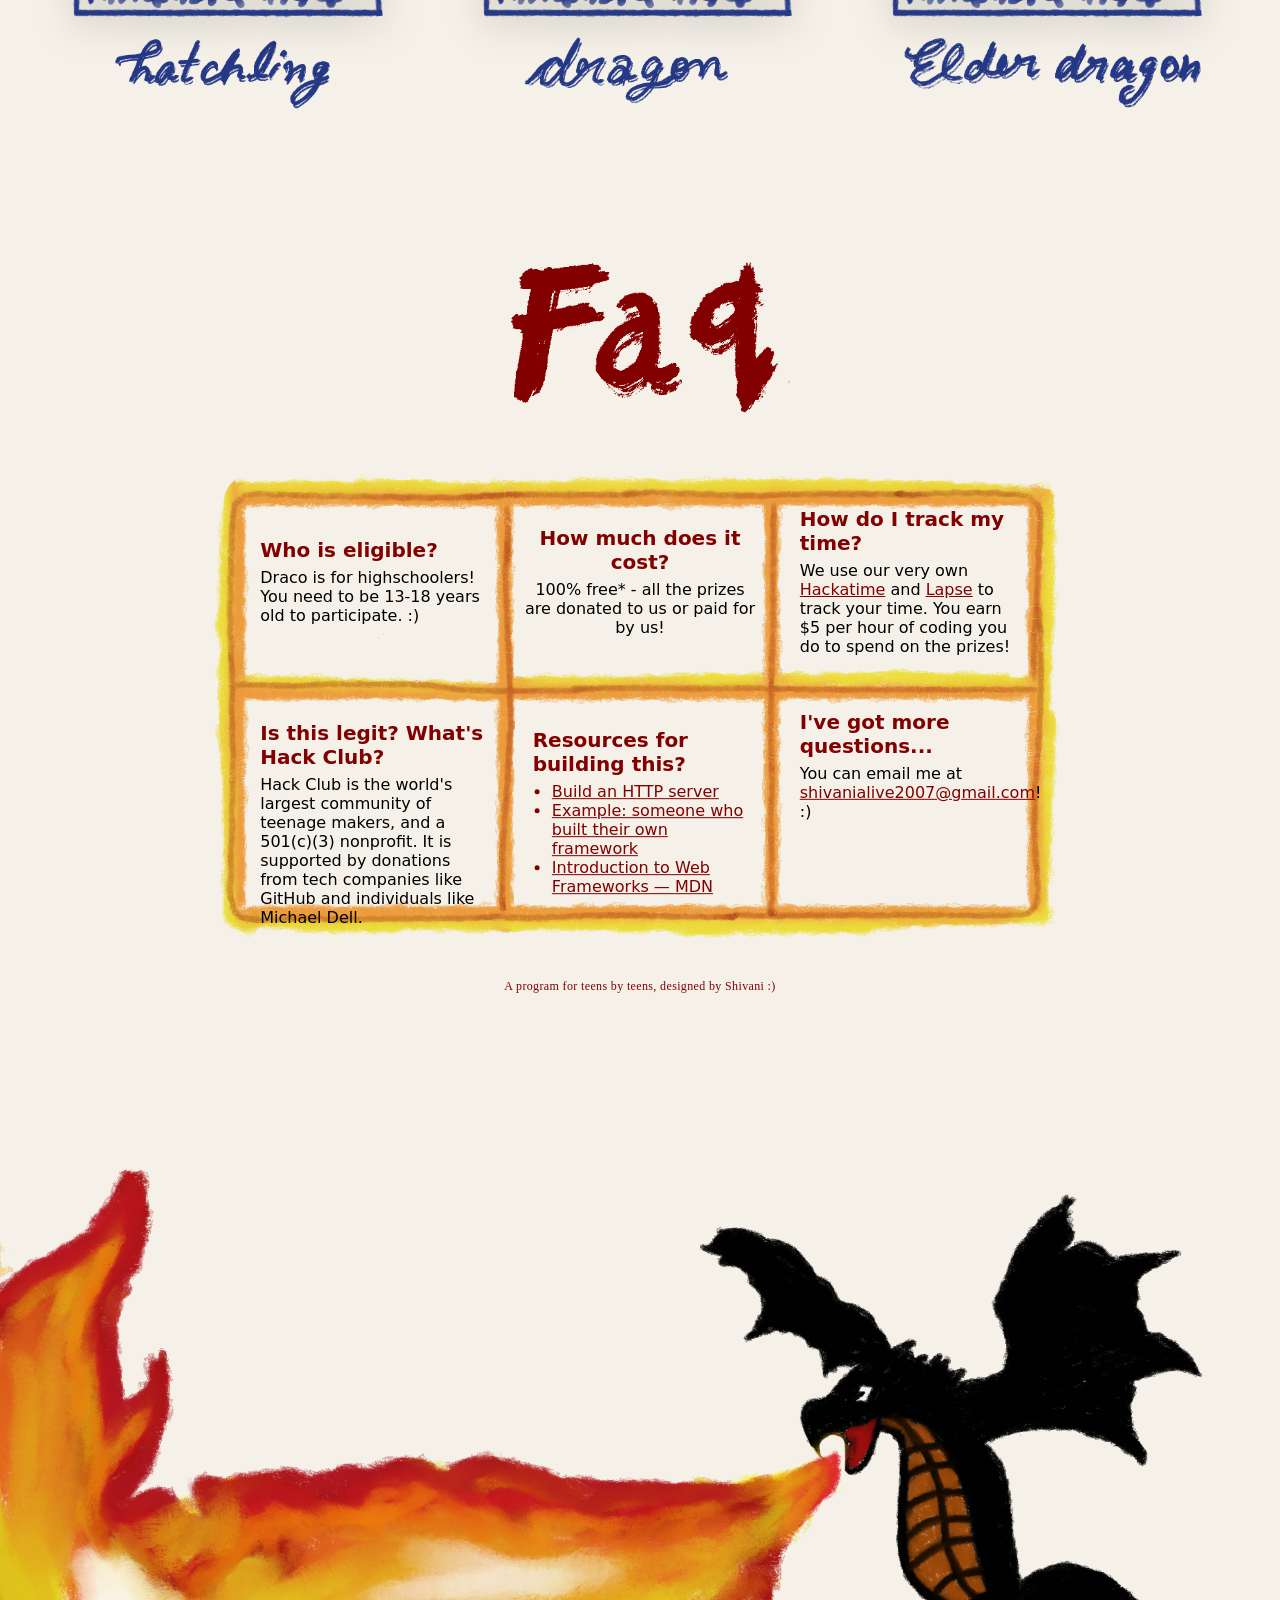
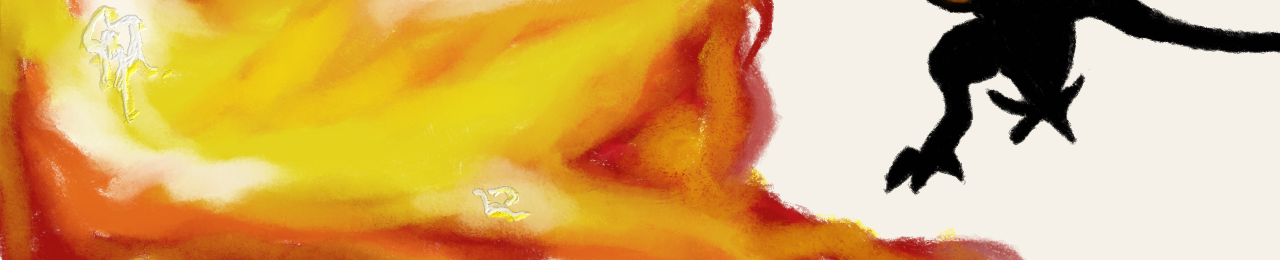
==== commit 02867a66: "feat: add framework response styles and functionality, update assets and HTML structure" ====
--- a/index.html
+++ b/index.html
@@ -5,71 +5,74 @@
     <meta name="viewport" content="width=device-width, initial-scale=1.0">
     <title>Draco | Home</title>
     <link rel="stylesheet" href="styles.css">
+    <link rel="stylesheet" href="framework-response.css">
 </head>
 <body>
     <section class="panel panel--cover" aria-label="Cover">
         <div class="left-stack">
             <a href="https://hackclub.com" class="flag-top" target="_blank" rel="noopener noreferrer">
-                <img src="flag-orpheus-top.png" alt="Hack Club">
+                <img src="assets/flag-orpheus-top.png" alt="Hack Club">
             </a>
         </div>
 
         <div class="hero-center">
             <div class="headline-wrap">
-                <img src="Headline 2.png" alt="DRACO" class="headline">
+                <img src="assets/Headline 2.png" alt="DRACO" class="headline">
             </div>
             <p class="subheader">Write your own backend framework, ship a live app using it, win prizes!!</p>
             <p class="email-meta">1 May'26 - 30 May'26 | Ages 13 -18</p>
             <form class="email-banner" action="#" method="post" autocomplete="on">
                 <div class="email-banner__inner">
-                    <img src="Email.png" alt="" class="email-banner__art">
+                    <img src="assets/Email.png" alt="" class="email-banner__art">
                     <label for="signup-email" class="visually-hidden">Email address</label>
                     <input type="email" id="signup-email" name="email" class="email-banner__input" placeholder="yourname@gmail.com" autocomplete="email" inputmode="email" required>
                     <button type="button" class="email-banner__submit" aria-label="Sign up"></button>
                 </div>
             </form>
-            <img src="Dragon 3.png" alt="Dragon illustration" class="dragon">
+            <img src="assets/MainDragon.png" alt="Dragon illustration" class="dragon">
         </div>
     </section>
 
     <section class="panel panel--next" aria-label="Next">
-        <img src="Clouds.png" alt="Clouds positioned under dragon" class="panel-clouds-under">
-        <img src="MilestonesHeader.png" alt="Milestones header between clouds and milestones" class="panel-milestones-header">
+        <img src="assets/Clouds.png" alt="Clouds positioned under dragon" class="panel-clouds-under">
+        <img src="assets/MilestonesHeader.png" alt="Milestones header between clouds and milestones" class="panel-milestones-header">
         <div class="panel-milestones-wrap">
-          <img src="Milestones.png" alt="Milestones positioned under clouds" class="panel-milestones-under">
+          <img src="assets/Milestones.png" alt="Milestones positioned under clouds" class="panel-milestones-under">
           <div class="milestones-grid">
             <div class="milestones-cell">
-              <ul class="milestones-list">
-                <li>Write a program that opens a TCP socket and listens on a port</li>
-                <li>Send a request to it — from your browser or with curl localhost:port</li>
-                <li>Print the raw output</li>
-                <li>That text you see? That's HTTP. That's all it ever was.</li>
-              </ul>
+              <!-- Content moved to floating module -->
             </div>
             <div class="milestones-cell milestones-cell--step2">
               <div class="milestones-step2-block">
-                <p class="milestones-paragraph">Now parse that raw text. Pull out the method (GET, POST), the path (/about, /api/users), the headers. Write the parser yourself, split on newlines. Handle the edge cases.</p>
-                <p class="milestones-paragraph">Done when: your code can tell you what path, method any request is asking for.</p>
+                <!-- Content moved to floating module -->
               </div>
             </div>
             <div class="milestones-cell milestones-cell--step3">
-              <p class="milestones-paragraph">When someone asks for /about, your server needs to know what to do. Build that system. Design your API — what should using YOUR framework feel like? This is your creative decision. This is why no two Draco frameworks look the same.</p>
-              <p class="milestones-paragraph">Done when: different paths call different functions.</p>
+              <!-- Content moved to floating module -->
             </div>
             <div class="milestones-cell milestones-cell--step4">
-              <p class="milestones-paragraph milestones-paragraph--wide">After your router works, your handlers need to send something back to the browser. Write a function that puts a response onto the socket — status code, headers, body — and wrap it into something clean like <code>res.send()</code> or <code>res.json()</code>. Your design, your call. Now your framework can receive a request, route it, and reply to it. That's it. That's a working framework. Give it a name, publish it to npm, build something real on top of it, deploy it live, and send us the link.</p>
+              <!-- Content moved to floating module -->
             </div>
           </div>
         </div>
-        <img src="PrizesHeader 2.png" alt="Prizes header positioned below milestones" class="panel-prizes-header">
+        <img src="assets/PrizesHeader 2.png" alt="Prizes header positioned below milestones" class="panel-prizes-header">
         <div class="panel-prize-row" aria-hidden="true">
-            <img src="Prize.png" alt="Prize" class="panel-prize-item">
-            <img src="Prize.png" alt="Prize" class="panel-prize-item">
-            <img src="Prize.png" alt="Prize" class="panel-prize-item">
+            <div class="panel-prize-item-wrap">
+                <img src="assets/Prize - 1.png" alt="Prize" class="panel-prize-item">
+                <img src="assets/Hatchling.png" alt="Hatchling" class="panel-prize-label">
+            </div>
+            <div class="panel-prize-item-wrap">
+                <img src="assets/Prize - 2.png" alt="Prize" class="panel-prize-item">
+                <img src="assets/dragon.png" alt="Dragon" class="panel-prize-label">
+            </div>
+            <div class="panel-prize-item-wrap">
+                <img src="assets/Prize - 3.png" alt="Prize" class="panel-prize-item">
+                <img src="assets/ElderDragon.png" alt="Elder Dragon" class="panel-prize-label">
+            </div>
         </div>
-        <img src="FaqHeader.png" alt="FAQ header placed below prizes" class="panel-faq-header">
+        <img src="assets/FaqHeader.png" alt="FAQ header placed below prizes" class="panel-faq-header">
         <div class="panel-window-wrap" aria-hidden="true">
-          <img src="Window.png" alt="Window element placed below FAQ header" class="panel-window-img">
+          <img src="assets/Window.png" alt="Window element placed below FAQ header" class="panel-window-img">
           <div class="window-grid" role="group" aria-label="Window content grid">
             <div class="window-cell window-cell--eligible">
               <h3 class="window-question">Who is eligible?</h3>
@@ -81,7 +84,7 @@
             </div>
             <div class="window-cell window-cell--track">
               <h3 class="window-question">How do I track my time?</h3>
-              <p class="window-answer">We use our very own <a href="https://hackatime.hackclub.com" target="_blank" rel="noopener noreferrer">Hackatime</a> and <a href="https://lapse.hackclub.com" target="_blank" rel="noopener noreferrer">Lapse</a> to track your time!</p>
+              <p class="window-answer">We use our very own <a href="https://hackatime.hackclub.com" target="_blank" rel="noopener noreferrer">Hackatime</a> and <a href="https://lapse.hackclub.com" target="_blank" rel="noopener noreferrer">Lapse</a> to track your time. You earn $5 per hour of coding you do to spend on the prizes!</p>
             </div>
             <div class="window-cell window-cell--legit">
               <h3 class="window-question">Is this legit? What's Hack Club?</h3>
@@ -100,9 +103,11 @@
               <p class="window-answer">You can email me at <a href="mailto:shivanialive2007@gmail.com">shivanialive2007@gmail.com</a>! :)</p>
             </div>
           </div>
+          <p class="window-credit">A program for teens by teens, designed by Shivani :)</p>
         </div>
-        <img src="Fire.png" alt="Fire footer" class="panel-fire-footer">
+        <img src="assets/Fire.png" alt="Fire footer" class="panel-fire-footer">
     </section>
+    <script src="framework-response.js"></script>
     <script>
         (function () {
             var form = document.querySelector('.email-banner');
--- a/styles.css
+++ b/styles.css
@@ -722,6 +722,25 @@
   filter: drop-shadow(0 8px 18px rgba(0,0,0,0.25));
 }
 
+.panel-prize-item-wrap {
+  display: flex;
+  flex-direction: column;
+  align-items: center;
+  gap: 0;
+}
+
+.panel-prize-item-wrap .panel-prize-item {
+  width: 100%;
+}
+
+.panel-prize-label {
+  width: min(28vw, 320px);
+  height: auto;
+  object-fit: contain;
+  user-select: none;
+  pointer-events: none;
+}
+
 @media (max-width: 900px) {
   .panel-prize-row {
     top: 550vh;
@@ -730,6 +749,9 @@
   .panel-prize-item {
     width: min(34vw, 260px);
   }
+  .panel-prize-label {
+    width: min(34vw, 260px);
+  }
 }
 
 @media (max-width: 600px) {
@@ -738,6 +760,9 @@
     gap: 3vw;
   }
   .panel-prize-item {
+    width: min(40vw, 220px);
+  }
+  .panel-prize-label {
     width: min(40vw, 220px);
   }
 }
@@ -971,6 +996,17 @@
   }
 }
 
+.window-credit {
+  display: block;
+  text-align: center;
+  color: #820000;
+  font-size: 0.75rem;
+  letter-spacing: 0.03em;
+  margin-top: 1em;
+  pointer-events: none;
+  user-select: none;
+}
+
 /* Fire footer — full-width image placed below the Window/FAQ section */
 .panel-fire-footer {
   position: absolute;
--- a/framework-response.css
+++ b/framework-response.css
@@ -0,0 +1,128 @@
+:root {
+  --framework-accent: #820000;
+  --control-bg: rgba(20, 20, 20, 0.85);
+}
+
+.framework-card {
+  position: absolute; 
+  padding: 0;
+  pointer-events: auto;
+  cursor: grab;
+  user-select: none;
+  z-index: 100;
+  display: flex;
+  align-items: center; 
+  justify-content: flex-start;
+  transition: opacity 0.2s ease;
+}
+
+.framework-text {
+  margin: 0;
+  color: var(--framework-accent);
+  font-family: Georgia, "Times New Roman", serif;
+  font-weight: bold;
+  line-height: 1.5;
+  text-align: left;
+  width: 100%;
+}
+
+.framework-text code {
+  font-family: ui-monospace, "Cascadia Code", Menlo, monospace;
+}
+
+.framework-card.dragging {
+  cursor: grabbing;
+  opacity: 0.7;
+}
+
+.framework-card.locked {
+  cursor: default;
+}
+
+.framework-card.active {
+  z-index: 101;
+}
+
+.framework-controls {
+  position: fixed;
+  bottom: 24px;
+  left: 50%;
+  transform: translateX(-50%);
+  background: var(--control-bg);
+  padding: 10px 20px;
+  border-radius: 12px;
+  display: flex;
+  flex-direction: column;
+  gap: 10px;
+  z-index: 10001;
+  box-shadow: 0 8px 32px rgba(0,0,0,0.4);
+  backdrop-filter: blur(12px);
+  border: 1px solid rgba(255,255,255,0.1);
+  pointer-events: auto;
+  min-width: 800px;
+}
+
+.controls-row {
+  display: flex;
+  gap: 12px;
+  align-items: center;
+  justify-content: center;
+}
+
+.control-group {
+  display: flex;
+  align-items: center;
+  gap: 6px;
+  color: #fff;
+  font-family: sans-serif;
+  font-size: 0.7rem;
+  font-weight: 600;
+}
+
+.control-input {
+  width: 70px;
+  background: rgba(255,255,255,0.1);
+  border: 1px solid rgba(255,255,255,0.2);
+  color: #fff;
+  padding: 5px;
+  border-radius: 4px;
+  font-family: monospace;
+  font-size: 0.8rem;
+}
+
+.card-selector {
+  background: rgba(255,255,255,0.1);
+  color: white;
+  border: 1px solid rgba(255,255,255,0.2);
+  padding: 4px 10px;
+  border-radius: 4px;
+  font-size: 0.75rem;
+  cursor: pointer;
+}
+
+.lock-btn {
+  background: #ff4d4d;
+  color: white;
+  border: none;
+  padding: 8px 16px;
+  border-radius: 6px;
+  cursor: pointer;
+  font-weight: bold;
+  display: flex;
+  align-items: center;
+  gap: 6px;
+  transition: all 0.2s ease;
+  white-space: nowrap;
+}
+
+.lock-btn.locked {
+  background: #2ecc71;
+}
+
+.coord-display {
+  color: rgba(255,255,255,0.5);
+  font-family: monospace;
+  font-size: 0.7rem;
+  min-width: 200px;
+  text-align: center;
+}
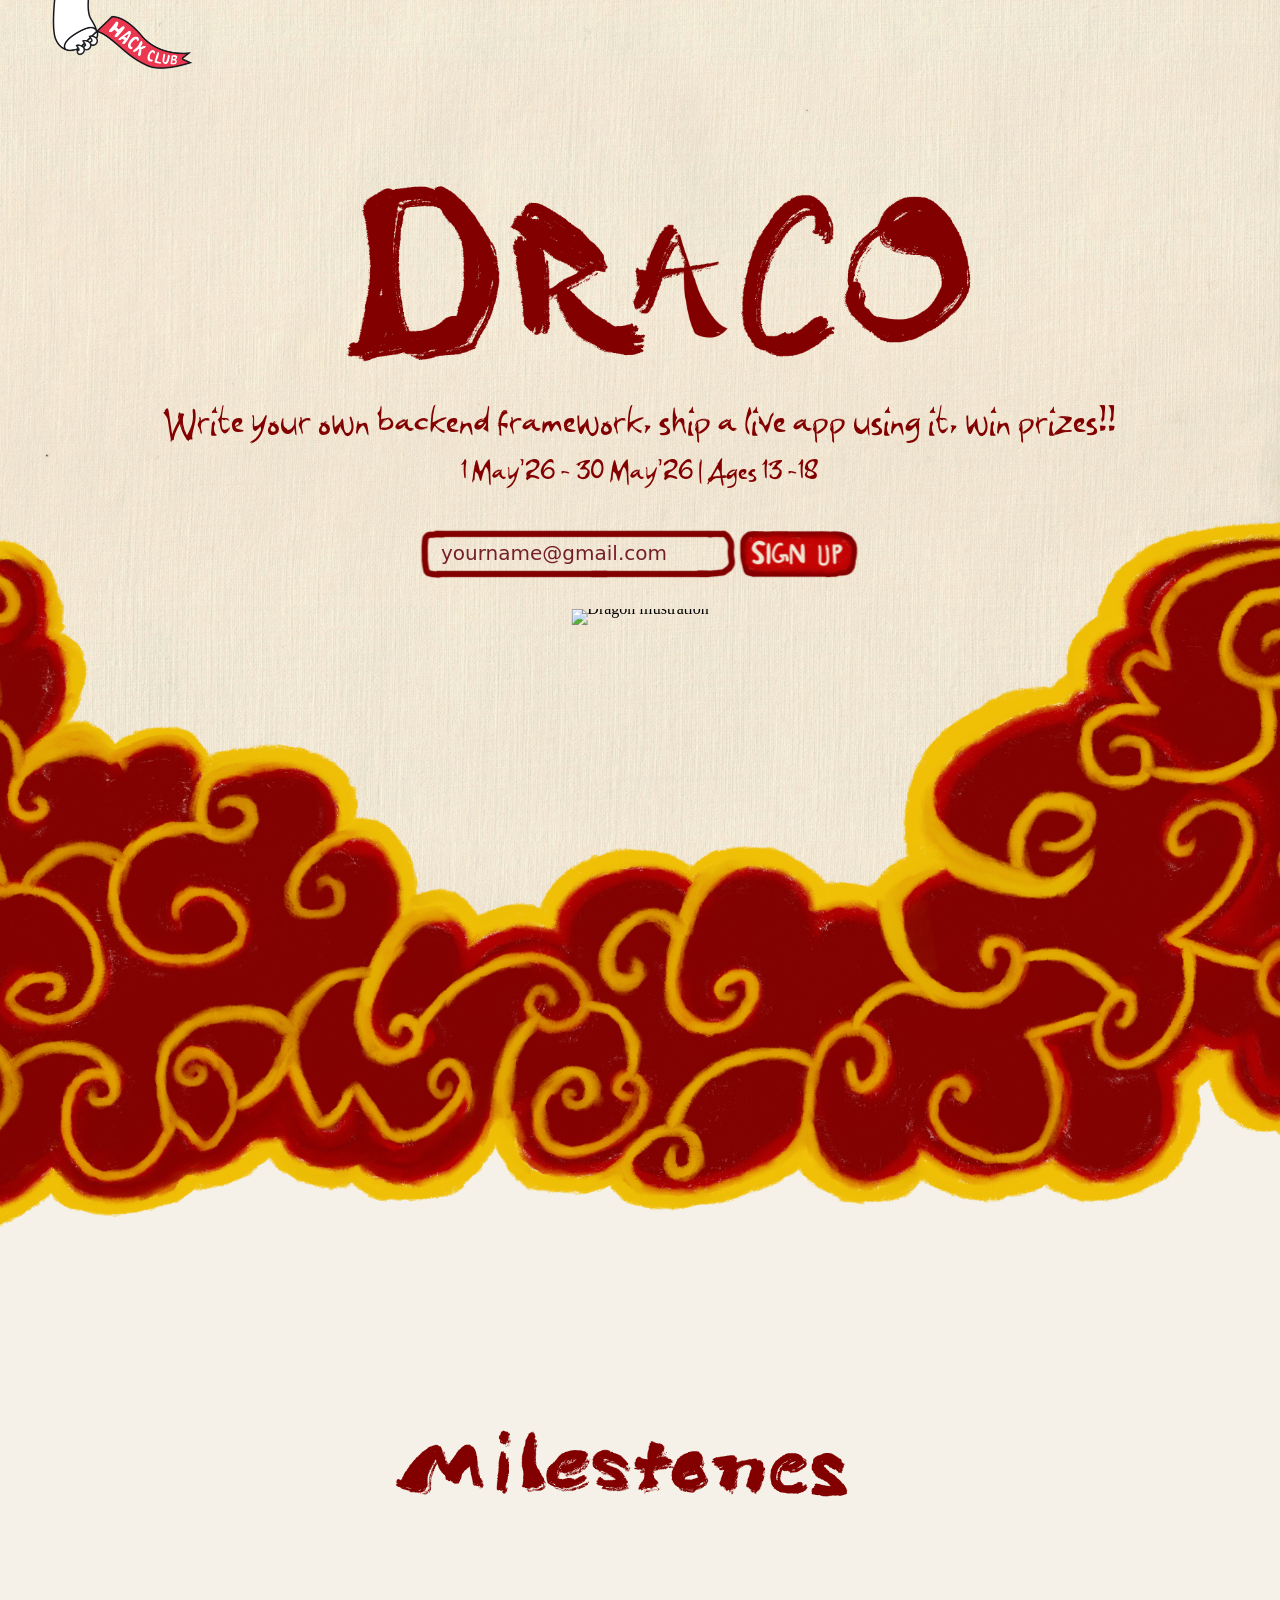
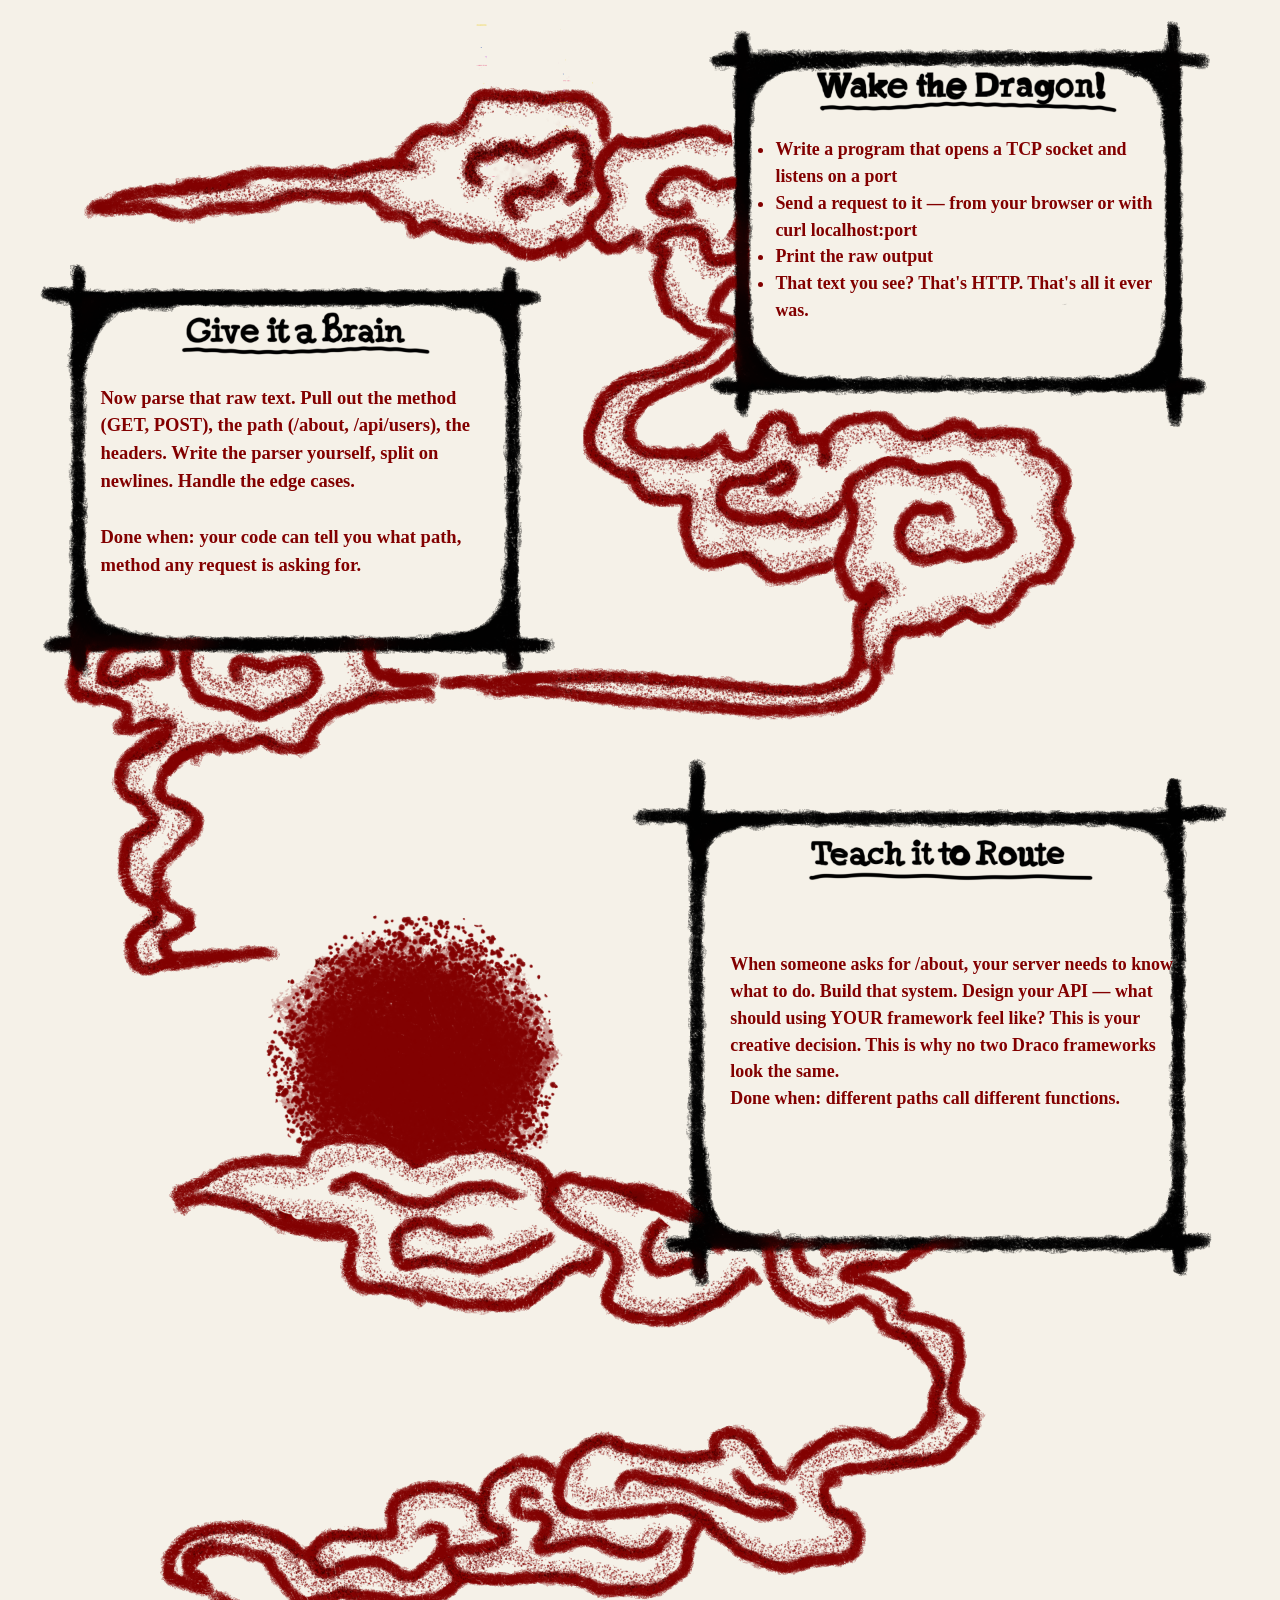
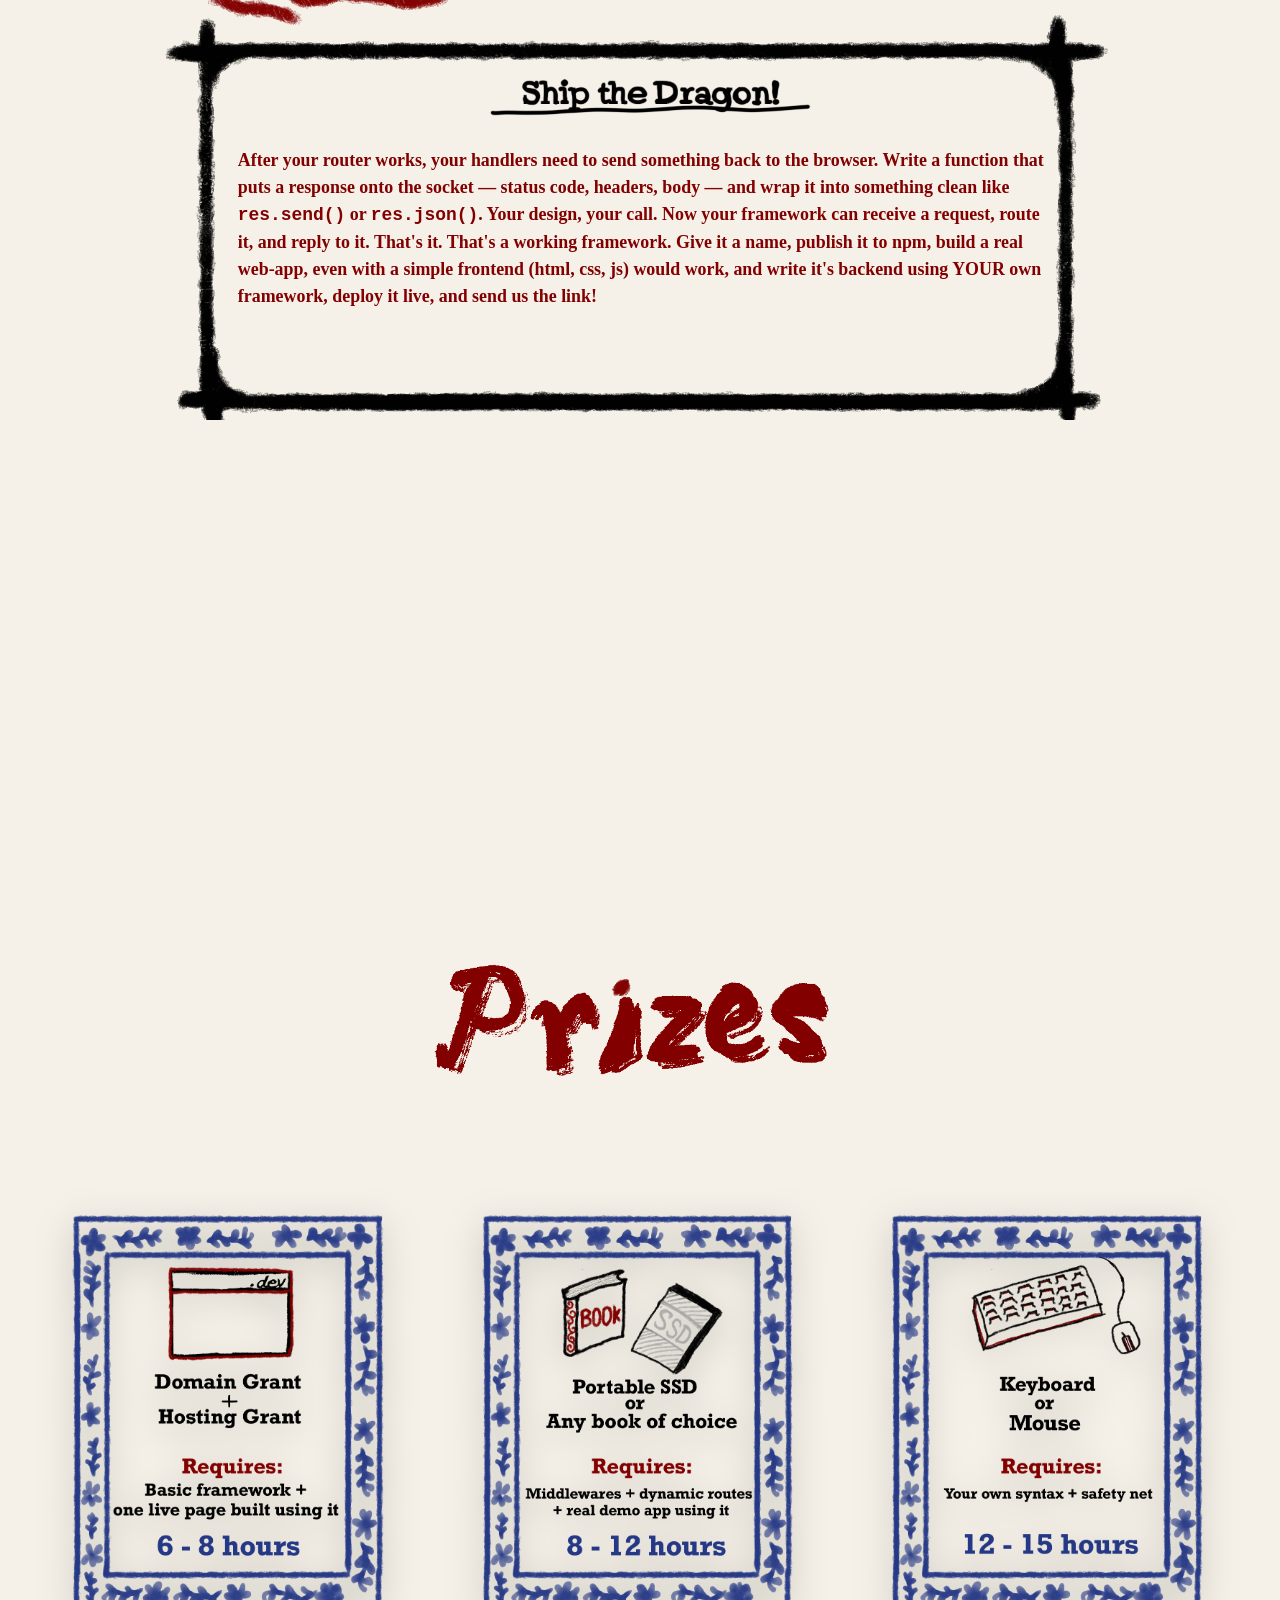
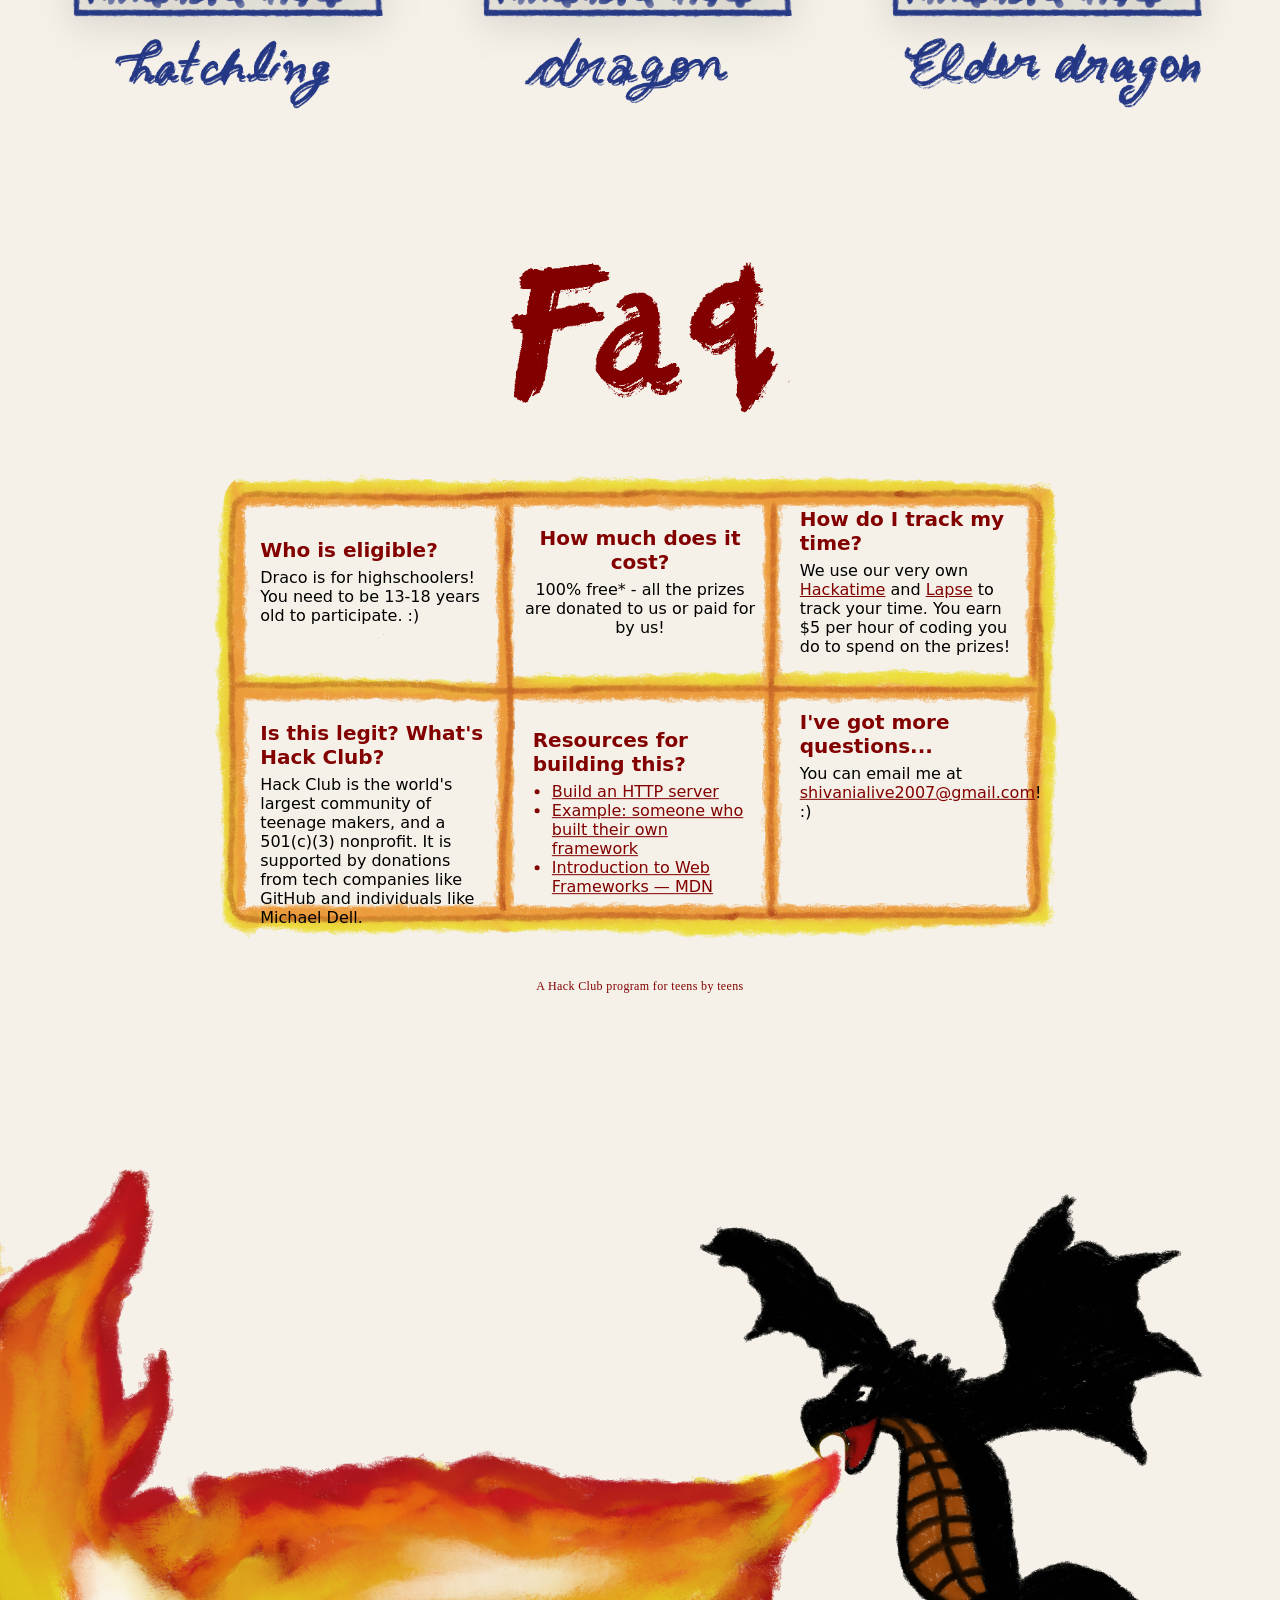
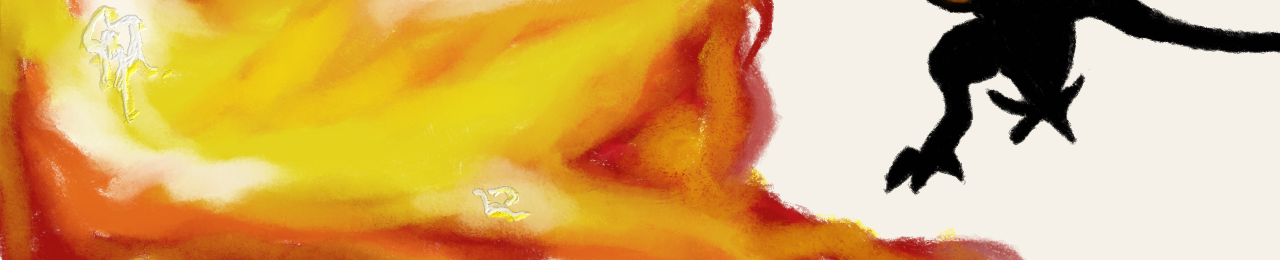
==== commit 61bf41ec: "feat: enhance mobile layout with new styles, add mobile-specific content" ====
--- a/index.html
+++ b/index.html
@@ -6,8 +6,12 @@
     <title>Draco | Home</title>
     <link rel="stylesheet" href="styles.css">
     <link rel="stylesheet" href="framework-response.css">
+    <link rel="stylesheet" href="mobile.css">
 </head>
 <body>
+    <!-- ═══════════════════════════════════════════
+         DESKTOP LAYOUT  (hidden on mobile ≤768px)
+         ═══════════════════════════════════════════ -->
     <section class="panel panel--cover" aria-label="Cover">
         <div class="left-stack">
             <a href="https://hackclub.com" class="flag-top" target="_blank" rel="noopener noreferrer">
@@ -103,10 +107,167 @@
               <p class="window-answer">You can email me at <a href="mailto:shivanialive2007@gmail.com">shivanialive2007@gmail.com</a>! :)</p>
             </div>
           </div>
-          <p class="window-credit">A program for teens by teens, designed by Shivani :)</p>
+          <p class="window-credit">A Hack Club program for teens by teens</p>
         </div>
         <img src="assets/Fire.png" alt="Fire footer" class="panel-fire-footer">
     </section>
+
+    <!-- ═══════════════════════════════════════════
+         MOBILE LAYOUT  (shown only on ≤768px)
+         Completely different structure: normal flow,
+         flexbox stacking, no absolute positions.
+         ═══════════════════════════════════════════ -->
+    <div class="mobile-layout" aria-label="Mobile layout">
+
+      <!-- ── HERO ── -->
+      <section class="m-hero" aria-label="Hero">
+        <a href="https://hackclub.com" class="m-hero__flag" target="_blank" rel="noopener noreferrer">
+          <img src="assets/flag-orpheus-top.png" alt="Hack Club">
+        </a>
+
+        <div class="m-hero__headline">
+          <img src="assets/Headline 2.png" alt="DRACO">
+        </div>
+
+        <p class="m-hero__subheader">Write your own backend framework, ship a live app using it, win prizes!!</p>
+        <p class="m-hero__meta">1 May'26 - 30 May'26 | Ages 13 -18</p>
+
+        <div class="m-hero__email-wrap">
+          <img src="assets/Email.png" alt="" class="m-hero__email-art">
+          <label for="m-signup-email" class="visually-hidden">Email address</label>
+          <input type="email" id="m-signup-email" name="email" class="m-hero__email-input" placeholder="yourname@gmail.com" autocomplete="email" inputmode="email" required>
+          <button type="button" class="m-hero__email-btn" aria-label="Sign up"></button>
+        </div>
+
+        <img src="assets/MainDragon.png" alt="Dragon illustration" class="m-hero__dragon">
+      </section>
+
+      <!-- ── CLOUDS TRANSITION ── -->
+      <div class="m-clouds" aria-hidden="true">
+        <img src="assets/Clouds.png" alt="">
+      </div>
+
+      <!-- ── MILESTONES ── -->
+      <section class="m-milestones" aria-label="Milestones">
+        <div class="m-milestones__header">
+          <img src="assets/MilestonesHeader.png" alt="Milestones">
+        </div>
+
+        <div class="m-milestone-card">
+          <div class="m-milestone-card__number">Phase 1</div>
+          <div class="m-milestone-card__title">Socket</div>
+          <div class="m-milestone-card__body">
+            <ul>
+              <li>Write a program that opens a TCP socket and listens on a port</li>
+              <li>Send a request to it — from your browser or with curl localhost:port</li>
+              <li>Print the raw output</li>
+              <li>That text you see? That's HTTP. That's all it ever was.</li>
+            </ul>
+          </div>
+        </div>
+
+        <div class="m-milestone-card">
+          <div class="m-milestone-card__number">Phase 2</div>
+          <div class="m-milestone-card__title">Parser</div>
+          <div class="m-milestone-card__body">
+            <p>Now parse that raw text. Pull out the method (GET, POST), the path (/about, /api/users), the headers. Write the parser yourself, split on newlines. Handle the edge cases.</p>
+            <p style="margin-top: 10px;">Done when: your code can tell you what path, method any request is asking for.</p>
+          </div>
+        </div>
+
+        <div class="m-milestone-card">
+          <div class="m-milestone-card__number">Phase 3</div>
+          <div class="m-milestone-card__title">Routing</div>
+          <div class="m-milestone-card__body">
+            <p>When someone asks for /about, your server needs to know what to do. Build that system. Design your API — what should using YOUR framework feel like? This is your creative decision. This is why no two Draco frameworks look the same.</p>
+            <p style="margin-top: 10px;">Done when: different paths call different functions.</p>
+          </div>
+        </div>
+
+        <div class="m-milestone-card">
+          <div class="m-milestone-card__number">Phase 4</div>
+          <div class="m-milestone-card__title">Response</div>
+          <div class="m-milestone-card__body">
+            <p>After your router works, your handlers need to send something back to the browser. Write a function that puts a response onto the socket — status code, headers, body — and wrap it into something clean like <code>res.send()</code> or <code>res.json()</code>. Your design, your call.</p>
+            <p style="margin-top: 10px;">Now your framework can receive a request, route it, and reply to it. That's it. That's a working framework. Give it a name, publish it to npm, build a real web-app, and write its backend using your own framework, deploy it live, and send us the link!</p>
+          </div>
+        </div>
+      </section>
+
+      <!-- ── PRIZES ── -->
+      <section class="m-prizes" aria-label="Prizes">
+        <div class="m-prizes__header">
+          <img src="assets/PrizesHeader 2.png" alt="Prizes">
+        </div>
+
+        <div class="m-prizes__grid">
+          <div class="m-prize-card">
+            <img src="assets/Prize - 1.png" alt="Prize 1" class="m-prize-card__img">
+            <img src="assets/Hatchling.png" alt="Hatchling" class="m-prize-card__label">
+          </div>
+          <div class="m-prize-card">
+            <img src="assets/Prize - 2.png" alt="Prize 2" class="m-prize-card__img">
+            <img src="assets/dragon.png" alt="Dragon" class="m-prize-card__label">
+          </div>
+          <div class="m-prize-card">
+            <img src="assets/Prize - 3.png" alt="Prize 3" class="m-prize-card__img">
+            <img src="assets/ElderDragon.png" alt="Elder Dragon" class="m-prize-card__label">
+          </div>
+        </div>
+      </section>
+
+      <!-- ── FAQ ── -->
+      <section class="m-faq" aria-label="FAQ">
+        <div class="m-faq__header">
+          <img src="assets/FaqHeader.png" alt="FAQ">
+        </div>
+
+        <div class="m-faq__list">
+          <div class="m-faq-card">
+            <h3 class="m-faq-card__q">Who is eligible?</h3>
+            <p class="m-faq-card__a">Draco is for highschoolers! You need to be 13-18 years old to participate. :)</p>
+          </div>
+
+          <div class="m-faq-card">
+            <h3 class="m-faq-card__q">How much does it cost?</h3>
+            <p class="m-faq-card__a">100% free* - all the prizes are donated to us or paid for by us!</p>
+          </div>
+
+          <div class="m-faq-card">
+            <h3 class="m-faq-card__q">How do I track my time?</h3>
+            <p class="m-faq-card__a">We use our very own <a href="https://hackatime.hackclub.com" target="_blank" rel="noopener noreferrer">Hackatime</a> and <a href="https://lapse.hackclub.com" target="_blank" rel="noopener noreferrer">Lapse</a> to track your time. You earn $5 per hour of coding you do to spend on the prizes!</p>
+          </div>
+
+          <div class="m-faq-card">
+            <h3 class="m-faq-card__q">Is this legit? What's Hack Club?</h3>
+            <p class="m-faq-card__a">Hack Club is the world's largest community of teenage makers, and a 501(c)(3) nonprofit. It is supported by donations from tech companies like GitHub and individuals like Michael Dell.</p>
+          </div>
+
+          <div class="m-faq-card">
+            <h3 class="m-faq-card__q">Resources for building this?</h3>
+            <ul class="m-faq-card__resources">
+              <li><a href="https://app.codecrafters.io/courses/http-server/overview" target="_blank" rel="noopener noreferrer">Build an HTTP server</a></li>
+              <li><a href="https://dev.to/travatech/ive-created-my-own-web-framework-from-scratch-2bi4" target="_blank" rel="noopener noreferrer">Example: someone who built their own framework</a></li>
+              <li><a href="https://developer.mozilla.org/en-US/docs/Learn_web_development/Extensions/Server-side/First_steps/Web_frameworks" target="_blank" rel="noopener noreferrer">Introduction to Web Frameworks — MDN</a></li>
+            </ul>
+          </div>
+
+          <div class="m-faq-card">
+            <h3 class="m-faq-card__q">I've got more questions...</h3>
+            <p class="m-faq-card__a">You can email me at <a href="mailto:shivanialive2007@gmail.com">shivanialive2007@gmail.com</a>! :)</p>
+          </div>
+        </div>
+
+        <p class="m-credit">A program for teens by teens, designed by Shivani :)</p>
+      </section>
+
+      <!-- ── FIRE FOOTER ── -->
+      <div class="m-fire" aria-hidden="true">
+        <img src="assets/Fire.png" alt="Fire footer">
+      </div>
+
+    </div>
+
     <script src="framework-response.js"></script>
     <script>
         (function () {
--- a/mobile.css
+++ b/mobile.css
@@ -0,0 +1,433 @@
+/* ============================================================
+   MOBILE LAYOUT — Completely different structure for phones
+   Breakpoint: max-width 768px
+   ============================================================ */
+
+/* ── Hide desktop, show mobile ── */
+@media (max-width: 768px) {
+
+  /* Hide the absolute-positioned desktop panels */
+  .panel--cover,
+  .panel--next {
+    display: none !important;
+  }
+
+  /* Show the mobile wrapper */
+  .mobile-layout {
+    display: flex !important;
+  }
+
+  body {
+    background-attachment: scroll;
+    background-size: 100% 100%;
+    background-repeat: no-repeat;
+    overflow-x: hidden;
+  }
+}
+
+/* By default, hide mobile layout on desktop */
+.mobile-layout {
+  display: none;
+  flex-direction: column;
+  align-items: center;
+  width: 100%;
+  min-height: 100dvh;
+  overflow-x: hidden;
+}
+
+/* ── MOBILE HERO ── */
+.m-hero {
+  position: relative;
+  display: flex;
+  flex-direction: column;
+  align-items: center;
+  width: 100%;
+  min-height: 100dvh;
+  min-height: 100svh;
+  padding: 0 16px;
+  overflow: visible;
+}
+
+.m-hero__flag {
+  position: absolute;
+  top: 0;
+  left: 16px;
+  z-index: 10;
+  width: 80px;
+  line-height: 0;
+}
+
+.m-hero__flag img {
+  display: block;
+  width: 100%;
+  height: auto;
+}
+
+.m-hero__headline {
+  margin-top: 14vh;
+  width: 72vw;
+  max-width: 340px;
+  line-height: 0;
+}
+
+.m-hero__headline img {
+  display: block;
+  width: 100%;
+  height: auto;
+}
+
+.m-hero__subheader {
+  font-family: 'Jiayou Akira', "Marker Felt", "Brush Script MT", cursive;
+  color: #820000;
+  text-align: center;
+  font-size: clamp(16px, 5vw, 28px);
+  line-height: 1.15;
+  margin-top: 12px;
+  padding: 0 8px;
+  -webkit-font-smoothing: antialiased;
+}
+
+.m-hero__meta {
+  font-family: 'Jiayou Akira', "Marker Felt", "Brush Script MT", cursive;
+  color: #820000;
+  text-align: center;
+  font-size: clamp(13px, 3.6vw, 20px);
+  line-height: 1.2;
+  margin-top: 8px;
+}
+
+/* Email signup on mobile */
+.m-hero__email-wrap {
+  position: relative;
+  width: 88vw;
+  max-width: 380px;
+  margin-top: 16px;
+  line-height: 0;
+}
+
+.m-hero__email-art {
+  display: block;
+  width: 100%;
+  height: auto;
+}
+
+.m-hero__email-input {
+  position: absolute;
+  left: 3%;
+  top: 18%;
+  width: 64%;
+  height: 60%;
+  border: 0;
+  padding: 0 8px 4px 14px;
+  background: transparent;
+  color: #6b0f1a;
+  caret-color: #6b0f1a;
+  font-family: system-ui, -apple-system, sans-serif;
+  font-size: clamp(12px, 3.4vw, 16px);
+  line-height: 1.15;
+  appearance: none;
+  -webkit-appearance: none;
+  border-radius: 0;
+}
+
+.m-hero__email-input::placeholder {
+  color: #6b0f1a;
+  opacity: 0.88;
+}
+
+.m-hero__email-input:focus {
+  outline: none;
+}
+
+.m-hero__email-btn {
+  position: absolute;
+  left: 69%;
+  top: 18%;
+  width: 28%;
+  height: 60%;
+  border: 0;
+  padding: 0;
+  margin: 0;
+  opacity: 0;
+  cursor: pointer;
+  z-index: 3;
+}
+
+/* Dragon on mobile */
+.m-hero__dragon {
+  display: block;
+  width: 92vw;
+  max-width: 420px;
+  height: auto;
+  margin-top: 8px;
+  pointer-events: none;
+}
+
+/* ── CLOUDS TRANSITION ── */
+.m-clouds {
+  width: 110%;
+  margin-top: -14vw;
+  pointer-events: none;
+  user-select: none;
+  z-index: 2;
+  position: relative;
+}
+
+.m-clouds img {
+  display: block;
+  width: 100%;
+  height: auto;
+}
+
+/* ── MILESTONES ── */
+.m-milestones {
+  width: 100%;
+  display: flex;
+  flex-direction: column;
+  align-items: center;
+  padding: 0 16px;
+  position: relative;
+  z-index: 1;
+}
+
+.m-milestones__header {
+  width: 72vw;
+  max-width: 320px;
+  margin-bottom: 28px;
+}
+
+.m-milestones__header img {
+  display: block;
+  width: 100%;
+  height: auto;
+}
+
+/* Individual milestone cards on mobile — stacked vertically */
+.m-milestone-card {
+  width: 92vw;
+  max-width: 420px;
+  background: rgba(245, 241, 232, 0.55);
+  backdrop-filter: blur(12px);
+  -webkit-backdrop-filter: blur(12px);
+  border: 2px solid rgba(130, 0, 0, 0.18);
+  border-radius: 16px;
+  padding: 22px 20px;
+  margin-bottom: 18px;
+  position: relative;
+  overflow: hidden;
+}
+
+.m-milestone-card::before {
+  content: '';
+  position: absolute;
+  top: 0;
+  left: 0;
+  right: 0;
+  height: 4px;
+  background: linear-gradient(90deg, #820000, #c42b2b, #820000);
+  border-radius: 16px 16px 0 0;
+}
+
+.m-milestone-card__number {
+  font-family: 'Jiayou Akira', "Marker Felt", cursive;
+  font-size: 13px;
+  color: #c42b2b;
+  text-transform: uppercase;
+  letter-spacing: 0.08em;
+  margin-bottom: 8px;
+}
+
+.m-milestone-card__title {
+  font-family: 'Jiayou Akira', "Marker Felt", cursive;
+  font-size: clamp(20px, 5.5vw, 28px);
+  color: #820000;
+  margin-bottom: 10px;
+  line-height: 1.1;
+}
+
+.m-milestone-card__body {
+  color: #820000;
+  font-family: Georgia, "Times New Roman", serif;
+  font-size: clamp(13px, 3.6vw, 16px);
+  font-weight: bold;
+  line-height: 1.6;
+}
+
+.m-milestone-card__body code {
+  font-family: ui-monospace, "Cascadia Code", Menlo, monospace;
+  font-size: 0.9em;
+  font-weight: normal;
+  background: rgba(130, 0, 0, 0.08);
+  padding: 1px 5px;
+  border-radius: 4px;
+}
+
+.m-milestone-card__body ul {
+  list-style: disc;
+  padding-left: 1.2em;
+  margin: 0;
+}
+
+.m-milestone-card__body li {
+  margin-bottom: 6px;
+}
+
+/* ── PRIZES ── */
+.m-prizes {
+  width: 100%;
+  display: flex;
+  flex-direction: column;
+  align-items: center;
+  padding: 40px 16px 20px;
+}
+
+.m-prizes__header {
+  width: 68vw;
+  max-width: 300px;
+  margin-bottom: 28px;
+}
+
+.m-prizes__header img {
+  display: block;
+  width: 100%;
+  height: auto;
+}
+
+.m-prizes__grid {
+  display: flex;
+  flex-direction: column;
+  align-items: center;
+  gap: 20px;
+  width: 100%;
+}
+
+.m-prize-card {
+  display: flex;
+  flex-direction: column;
+  align-items: center;
+  width: 78vw;
+  max-width: 340px;
+}
+
+.m-prize-card__img {
+  width: 100%;
+  height: auto;
+  object-fit: contain;
+  filter: drop-shadow(0 6px 14px rgba(0, 0, 0, 0.22));
+}
+
+.m-prize-card__label {
+  width: 68%;
+  height: auto;
+  object-fit: contain;
+  margin-top: -2px;
+}
+
+/* ── FAQ ── */
+.m-faq {
+  width: 100%;
+  display: flex;
+  flex-direction: column;
+  align-items: center;
+  padding: 40px 16px 24px;
+}
+
+.m-faq__header {
+  width: 72vw;
+  max-width: 320px;
+  margin-bottom: 24px;
+}
+
+.m-faq__header img {
+  display: block;
+  width: 100%;
+  height: auto;
+}
+
+/* FAQ cards stacked on mobile */
+.m-faq__list {
+  display: flex;
+  flex-direction: column;
+  gap: 14px;
+  width: 92vw;
+  max-width: 420px;
+}
+
+.m-faq-card {
+  background: rgba(245, 241, 232, 0.6);
+  backdrop-filter: blur(10px);
+  -webkit-backdrop-filter: blur(10px);
+  border: 1.5px solid rgba(130, 0, 0, 0.14);
+  border-radius: 14px;
+  padding: 18px 18px;
+  pointer-events: auto;
+}
+
+.m-faq-card__q {
+  font-family: system-ui, -apple-system, "Segoe UI", Roboto, sans-serif;
+  font-size: clamp(14px, 4vw, 18px);
+  color: #820000;
+  font-weight: 700;
+  margin-bottom: 8px;
+  line-height: 1.3;
+}
+
+.m-faq-card__a {
+  font-family: system-ui, -apple-system, "Segoe UI", Roboto, sans-serif;
+  font-size: clamp(13px, 3.4vw, 15px);
+  color: #000;
+  line-height: 1.55;
+  margin: 0;
+}
+
+.m-faq-card__a a {
+  color: #820000;
+  text-decoration: underline;
+}
+
+.m-faq-card__a a:hover {
+  opacity: 0.75;
+}
+
+.m-faq-card__resources {
+  list-style: disc;
+  padding-left: 1.2em;
+  margin: 0;
+  font-family: system-ui, -apple-system, "Segoe UI", Roboto, sans-serif;
+  font-size: clamp(13px, 3.4vw, 15px);
+  color: #820000;
+}
+
+.m-faq-card__resources a {
+  color: #820000;
+  text-decoration: underline;
+}
+
+.m-faq-card__resources li {
+  margin-bottom: 6px;
+}
+
+/* ── CREDIT ── */
+.m-credit {
+  text-align: center;
+  color: #820000;
+  font-size: 0.8rem;
+  letter-spacing: 0.03em;
+  padding: 12px 16px 0;
+  pointer-events: none;
+  user-select: none;
+}
+
+/* ── FIRE FOOTER ── */
+.m-fire {
+  width: 100%;
+  margin-top: 24px;
+  line-height: 0;
+}
+
+.m-fire img {
+  display: block;
+  width: 100%;
+  height: auto;
+  object-fit: cover;
+}
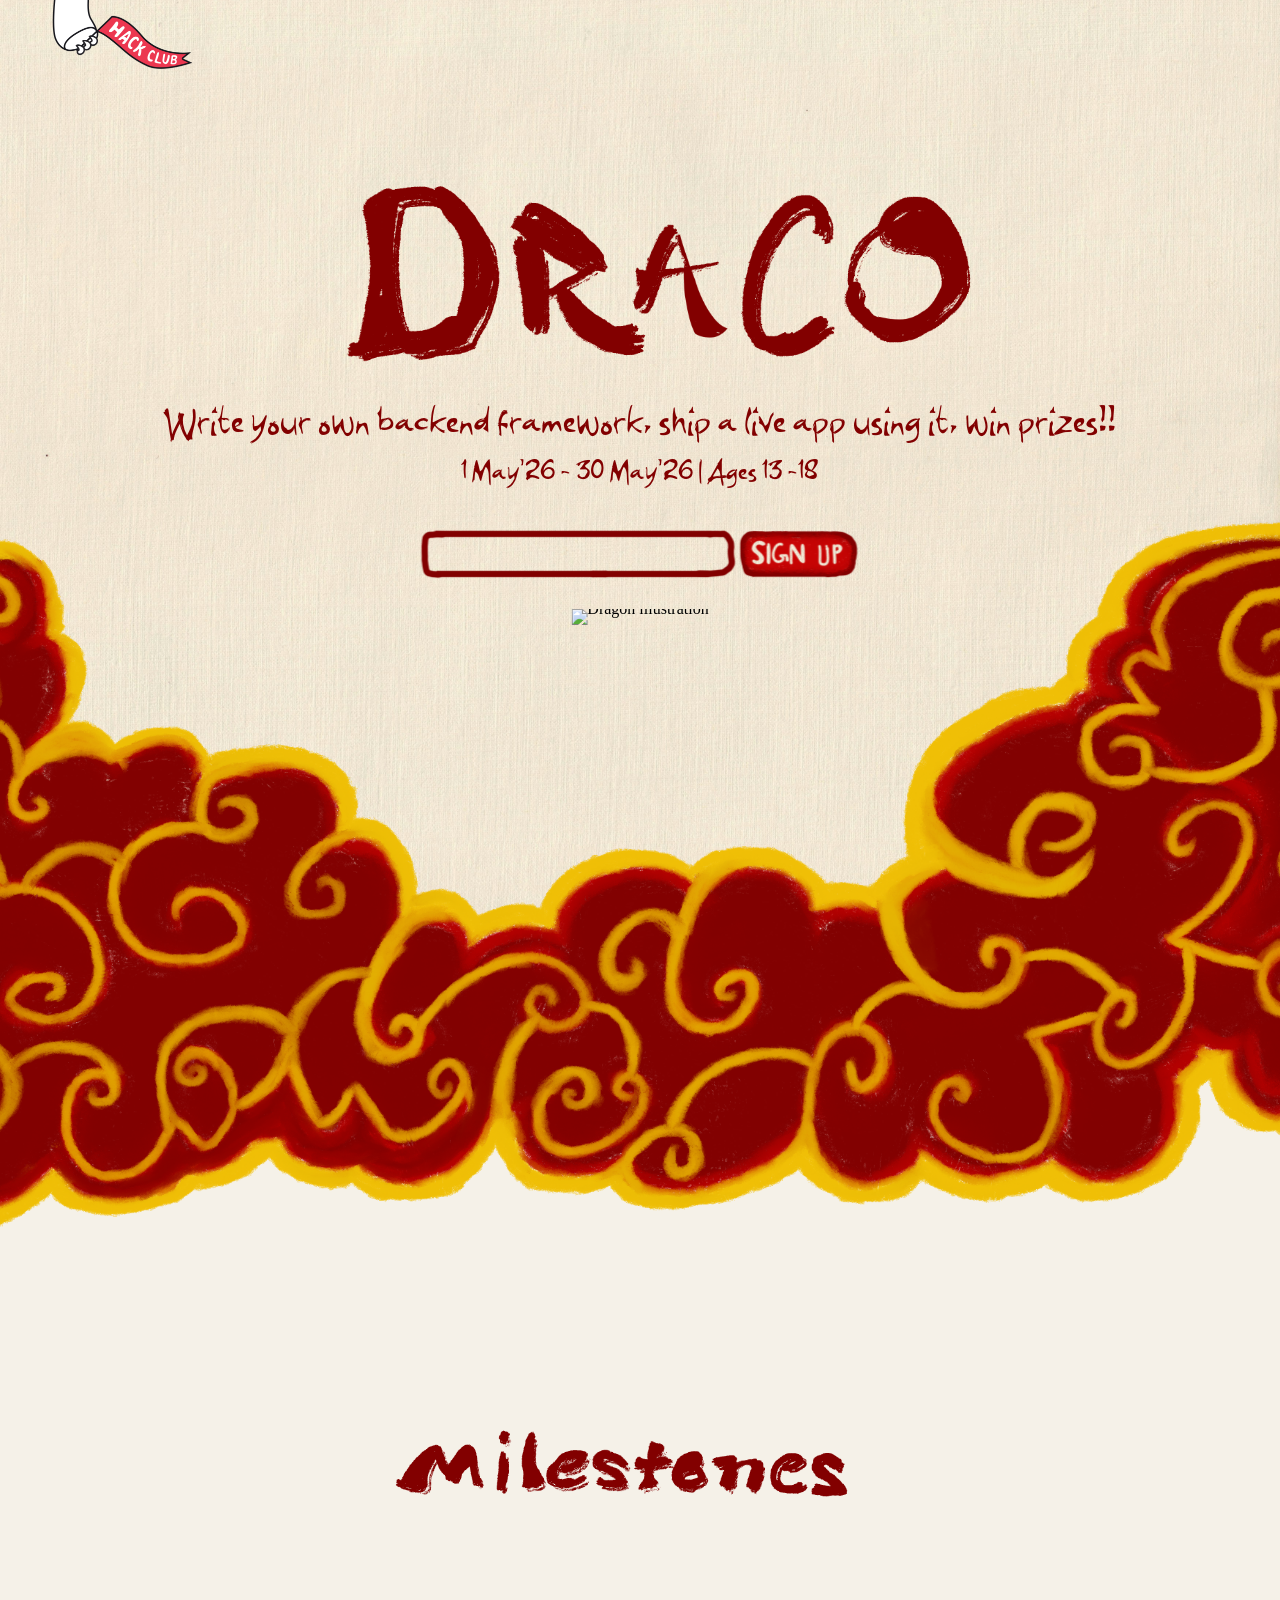
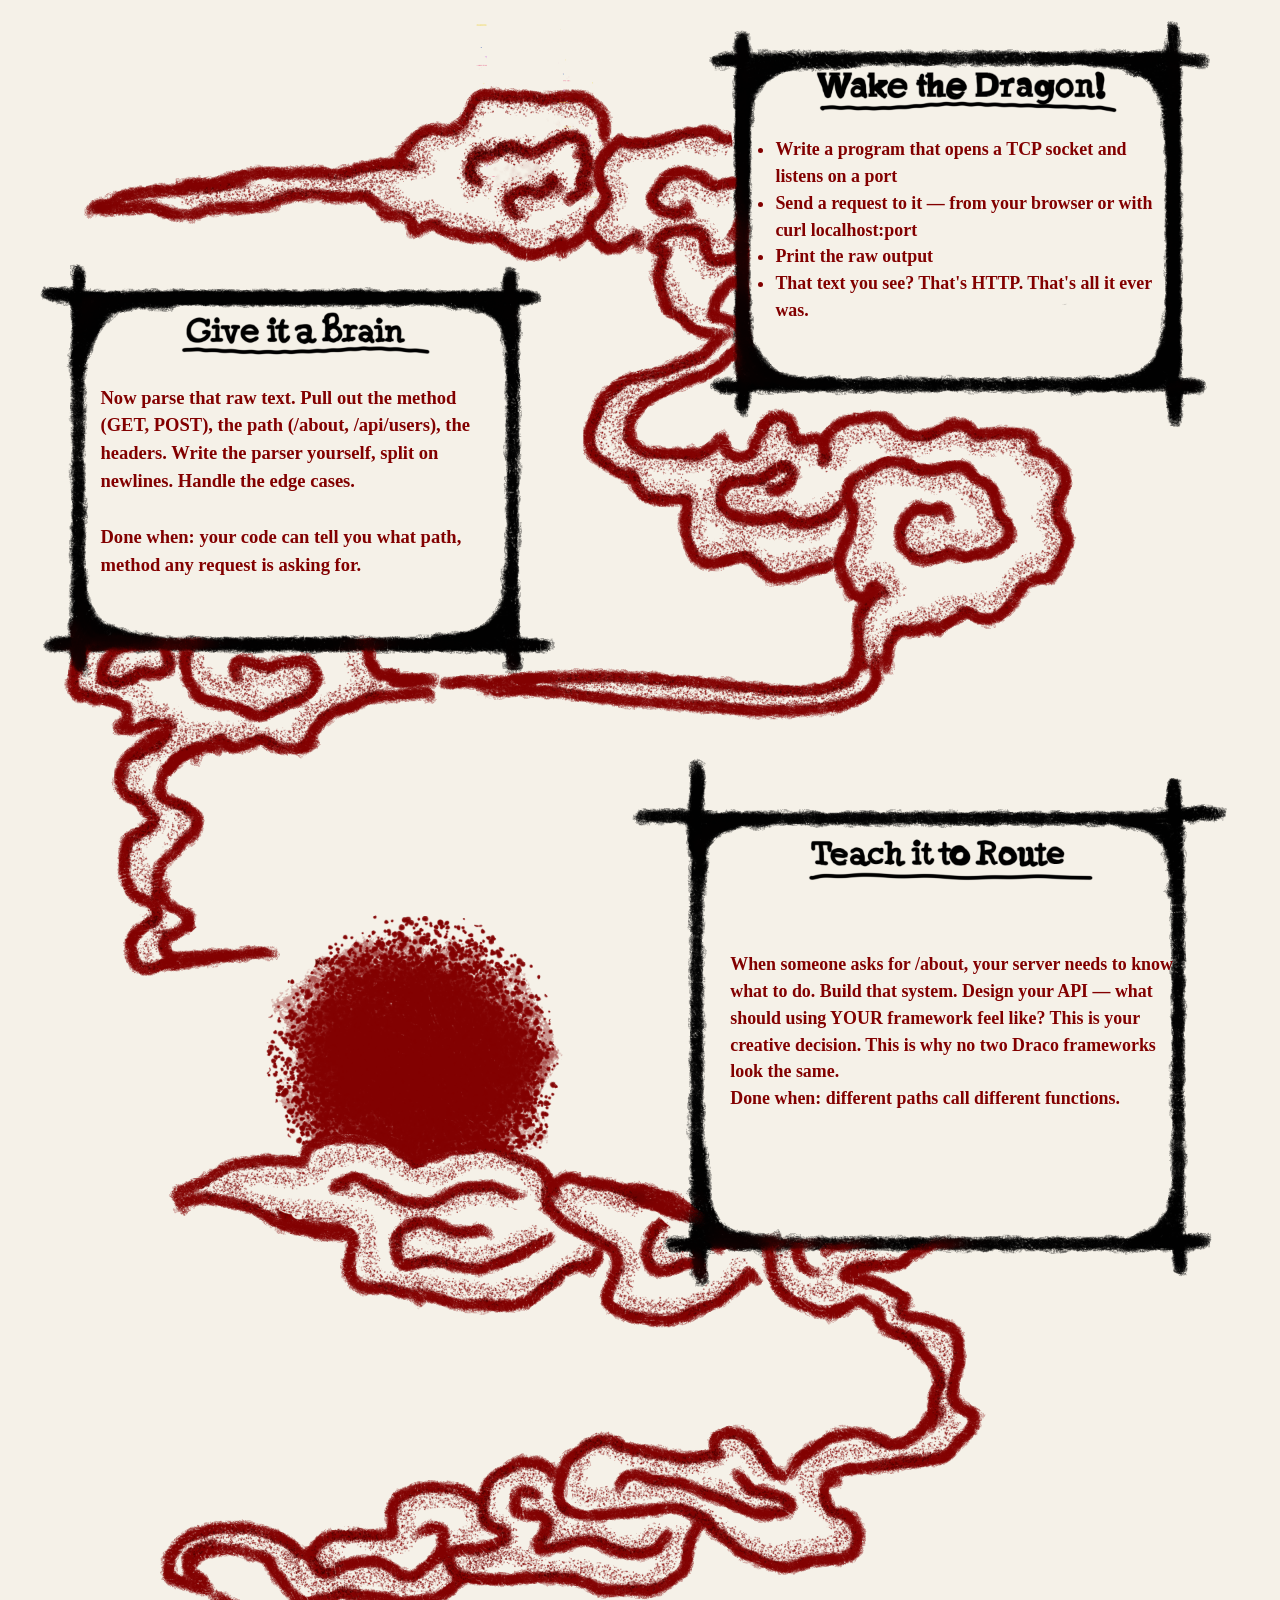
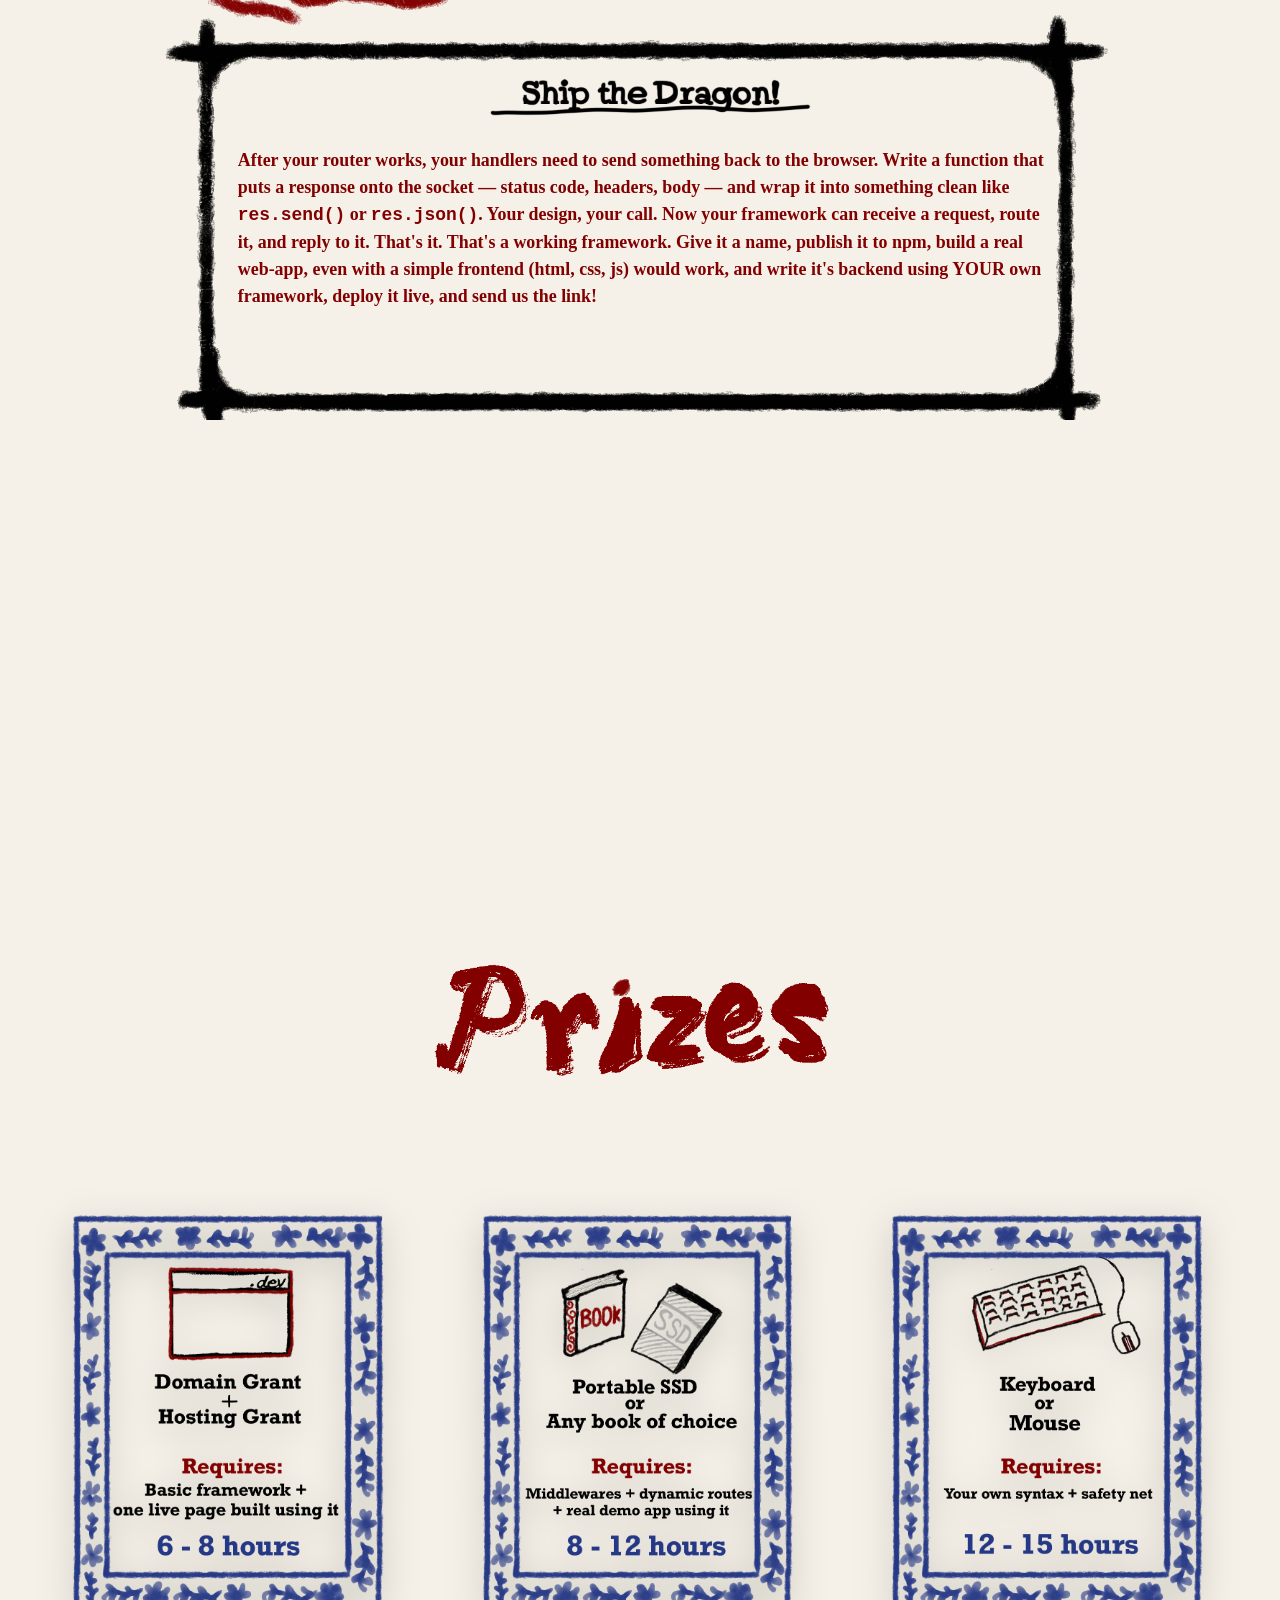
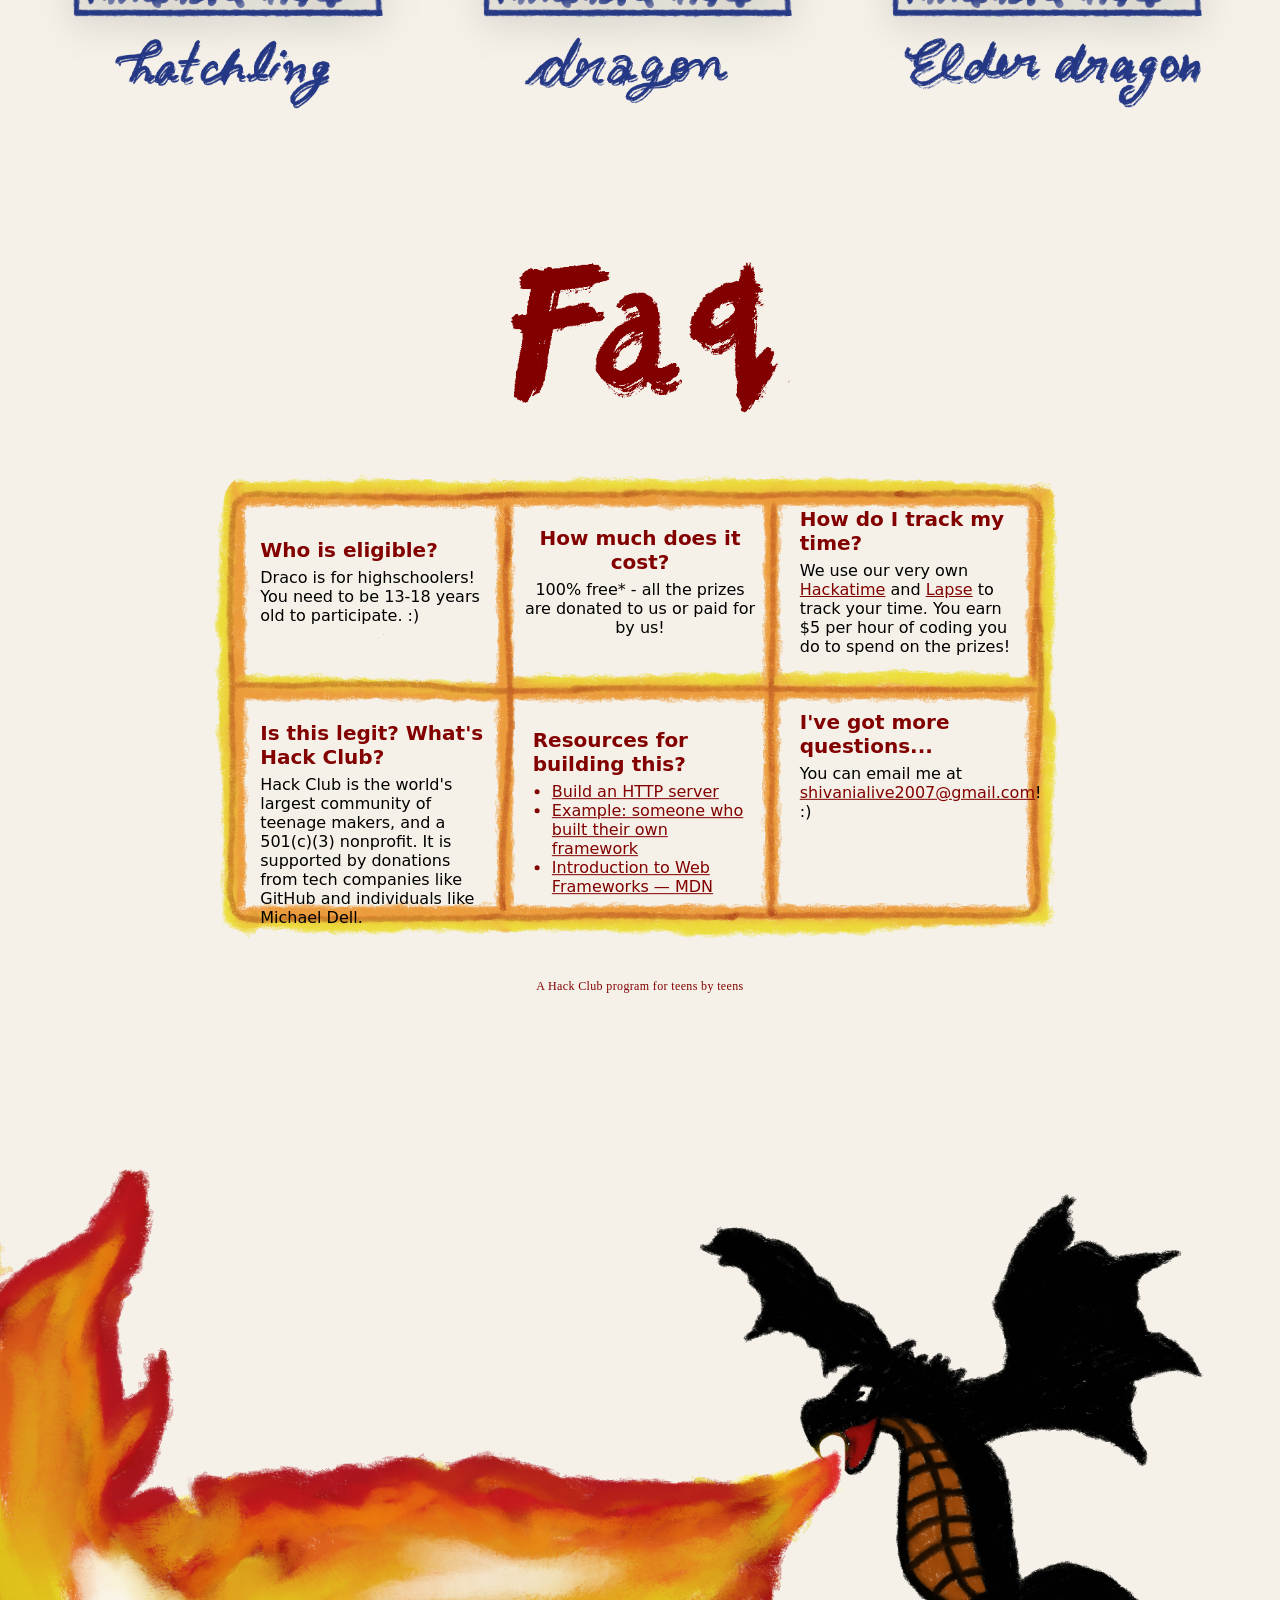
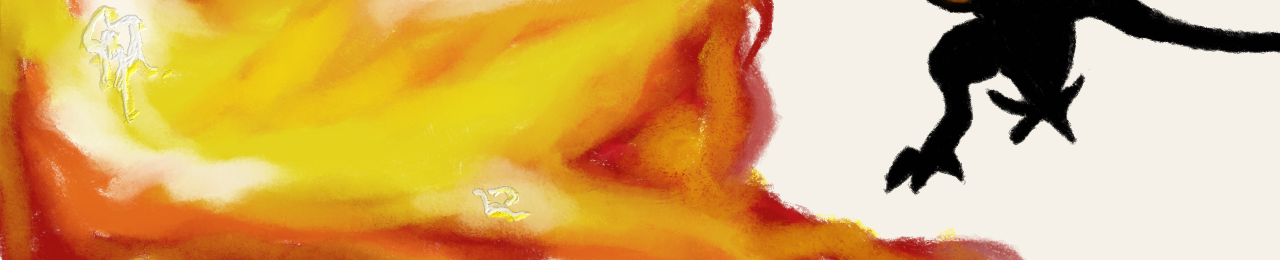
==== commit 03ee41f4: "refactor: replace email with RSVP" ====
--- a/index.html
+++ b/index.html
@@ -29,7 +29,7 @@
                 <div class="email-banner__inner">
                     <img src="assets/Email.png" alt="" class="email-banner__art">
                     <label for="signup-email" class="visually-hidden">Email address</label>
-                    <input type="email" id="signup-email" name="email" class="email-banner__input" placeholder="yourname@gmail.com" autocomplete="email" inputmode="email" required>
+                    <input type="email" id="signup-email" name="email" class="email-banner__input" autocomplete="email" inputmode="email" required>
                     <button type="button" class="email-banner__submit" aria-label="Sign up"></button>
                 </div>
             </form>
@@ -135,7 +135,7 @@
         <div class="m-hero__email-wrap">
           <img src="assets/Email.png" alt="" class="m-hero__email-art">
           <label for="m-signup-email" class="visually-hidden">Email address</label>
-          <input type="email" id="m-signup-email" name="email" class="m-hero__email-input" placeholder="yourname@gmail.com" autocomplete="email" inputmode="email" required>
+          <input type="email" id="m-signup-email" name="email" class="m-hero__email-input" autocomplete="email" inputmode="email" required>
           <button type="button" class="m-hero__email-btn" aria-label="Sign up"></button>
         </div>
 
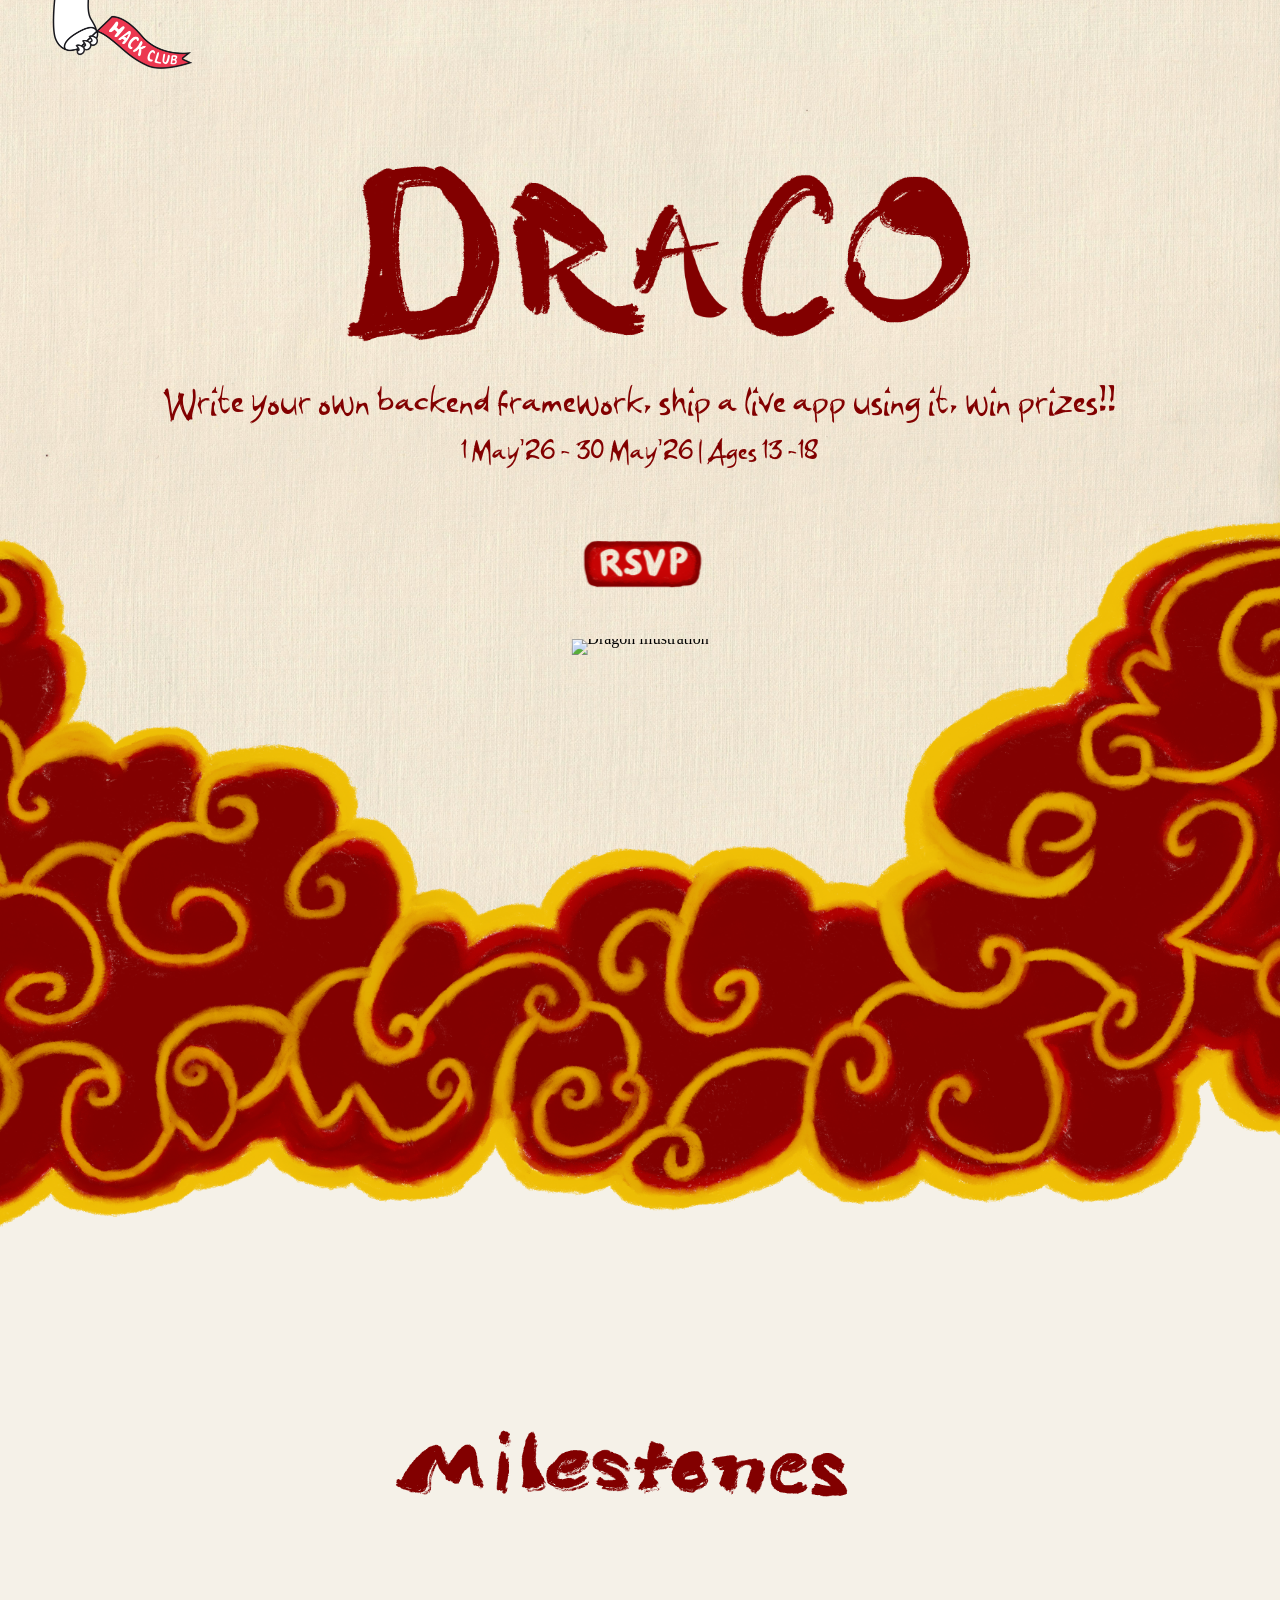
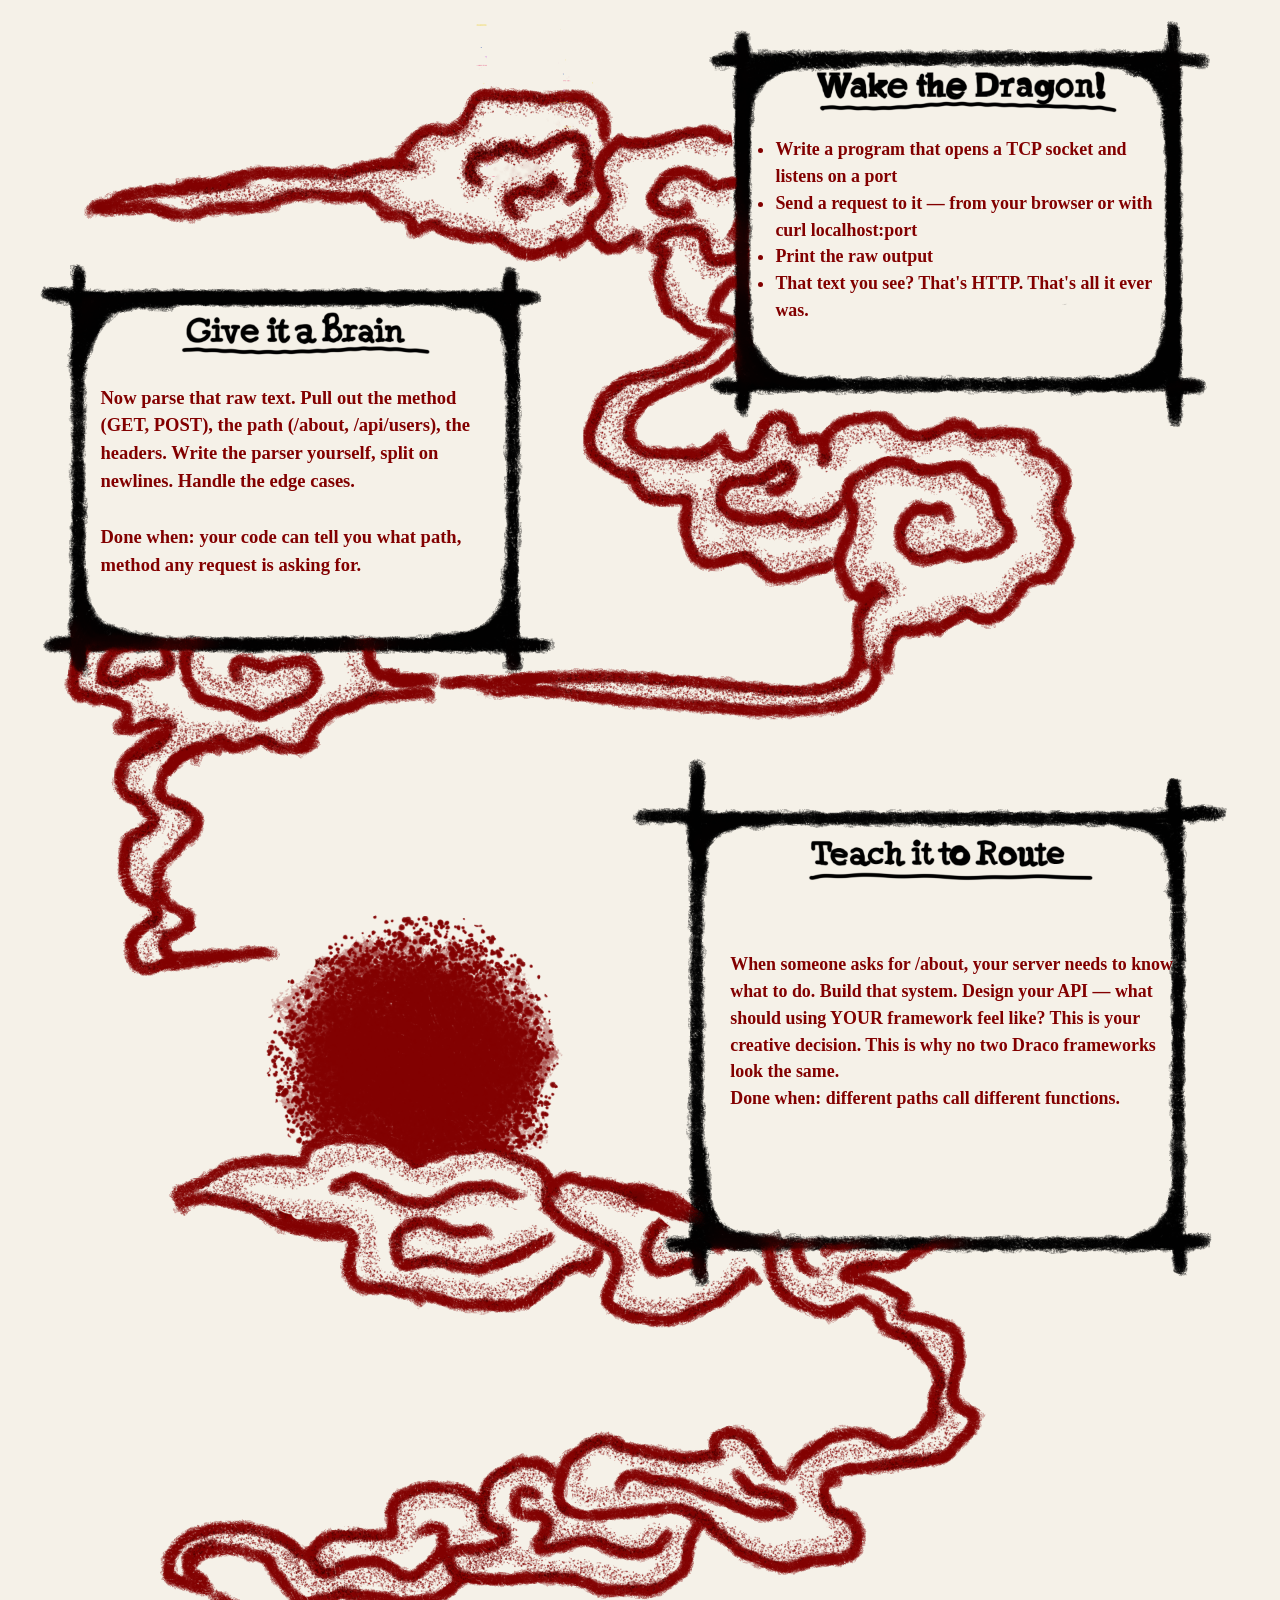
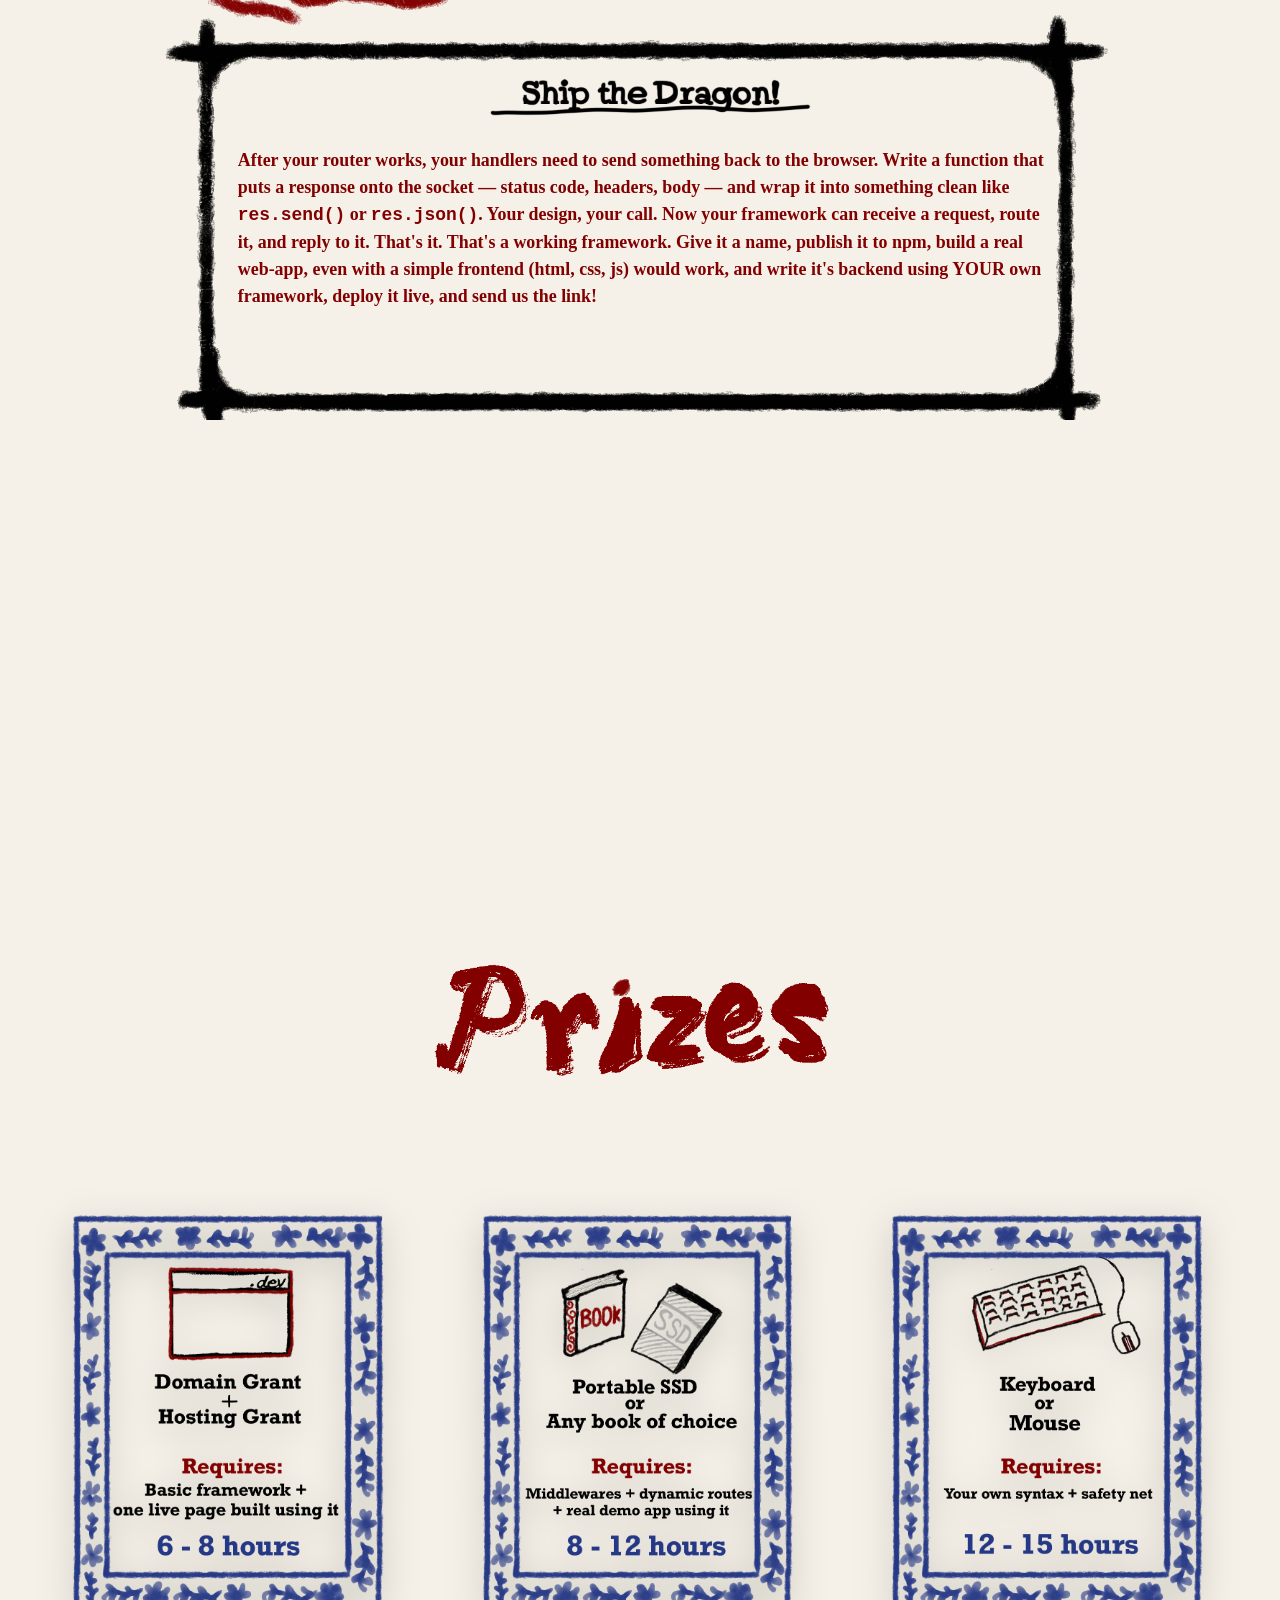
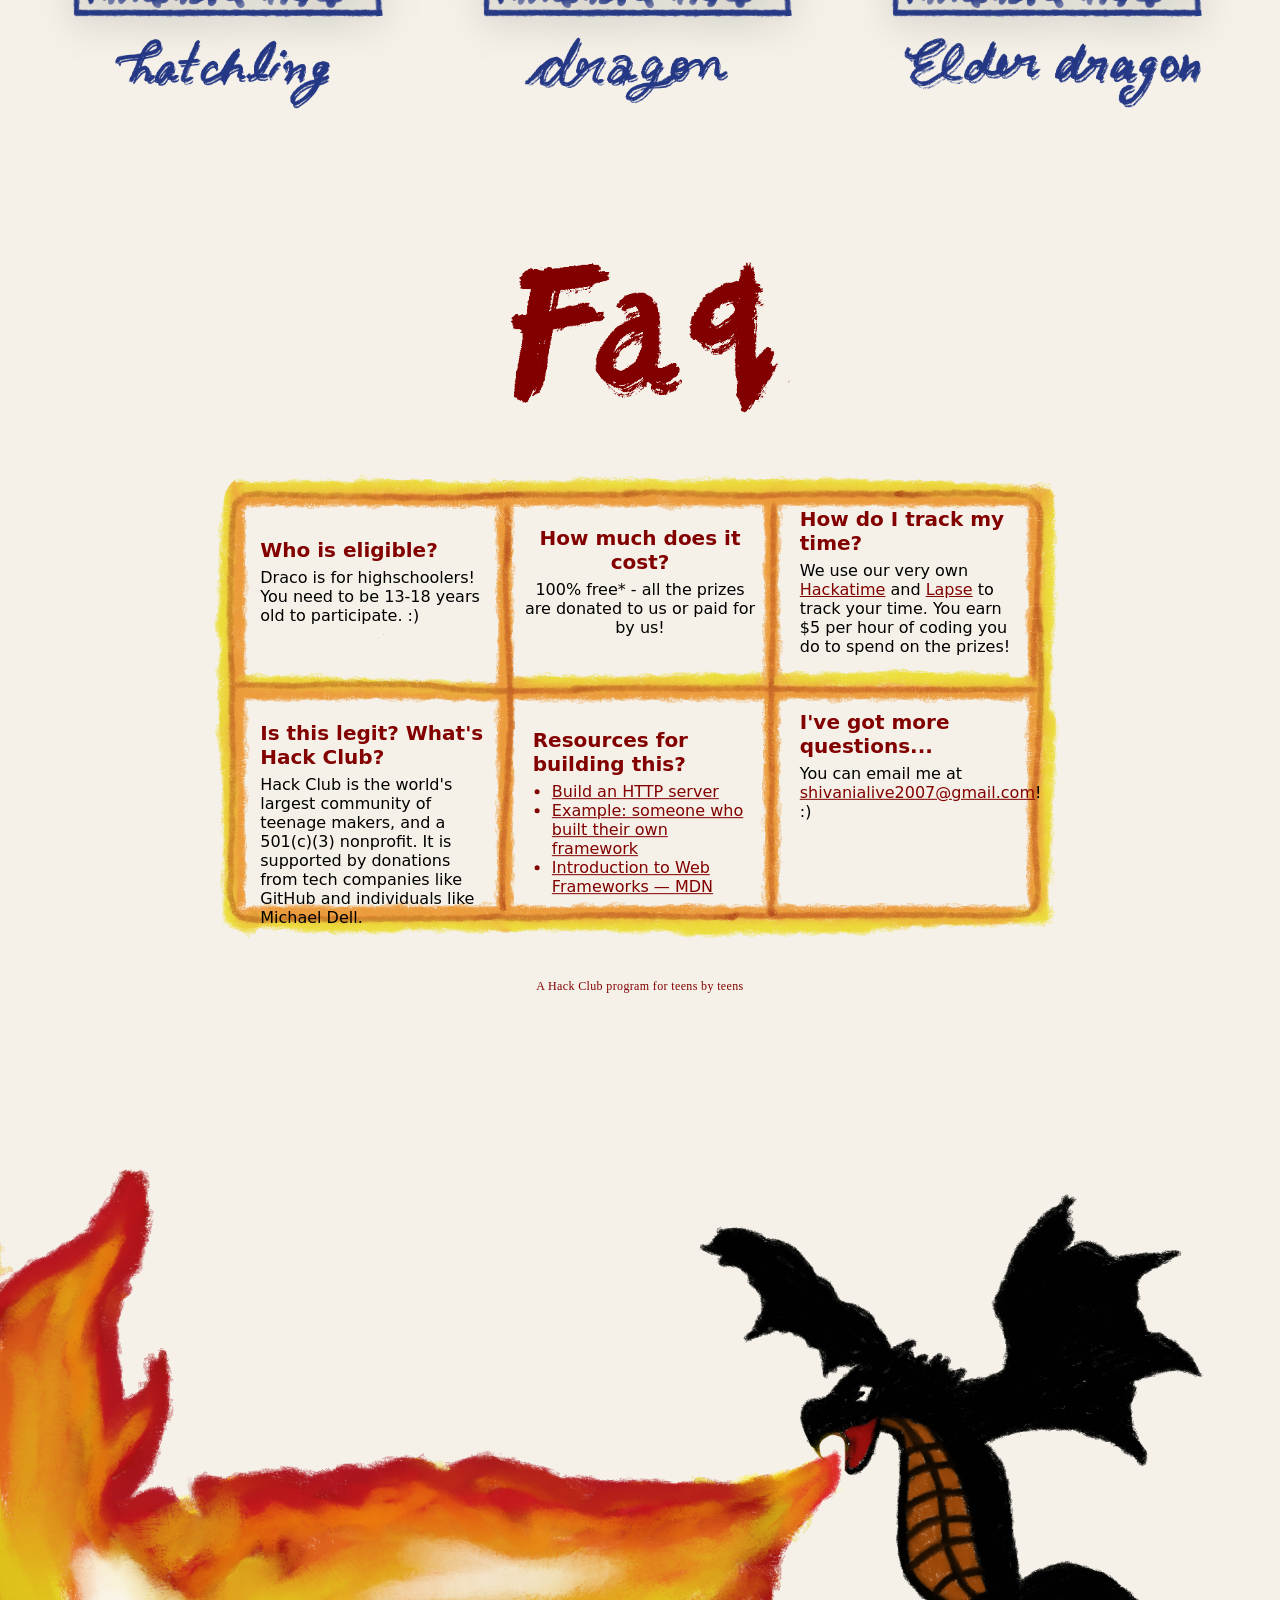
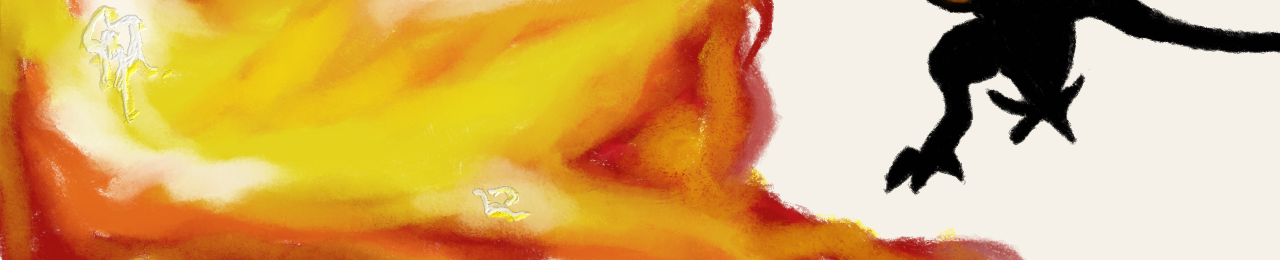
==== commit 41b3694c: "fix rsvp" ====
--- a/index.html
+++ b/index.html
@@ -27,10 +27,8 @@
             <p class="email-meta">1 May'26 - 30 May'26 | Ages 13 -18</p>
             <form class="email-banner" action="#" method="post" autocomplete="on">
                 <div class="email-banner__inner">
-                    <img src="assets/Email.png" alt="" class="email-banner__art">
-                    <label for="signup-email" class="visually-hidden">Email address</label>
-                    <input type="email" id="signup-email" name="email" class="email-banner__input" autocomplete="email" inputmode="email" required>
-                    <button type="button" class="email-banner__submit" aria-label="Sign up"></button>
+                    <img src="assets/RSVP 2.png" alt="" class="email-banner__art">
+                    <button type="button" class="email-banner__submit" style="width: 100%; left: 0;" aria-label="Sign up"></button>
                 </div>
             </form>
             <img src="assets/MainDragon.png" alt="Dragon illustration" class="dragon">
@@ -133,10 +131,8 @@
         <p class="m-hero__meta">1 May'26 - 30 May'26 | Ages 13 -18</p>
 
         <div class="m-hero__email-wrap">
-          <img src="assets/Email.png" alt="" class="m-hero__email-art">
-          <label for="m-signup-email" class="visually-hidden">Email address</label>
-          <input type="email" id="m-signup-email" name="email" class="m-hero__email-input" autocomplete="email" inputmode="email" required>
-          <button type="button" class="m-hero__email-btn" aria-label="Sign up"></button>
+          <img src="assets/RSVP 2.png" alt="" class="m-hero__email-art">
+          <button type="button" class="m-hero__email-btn" style="width: 100%; left: 0;" aria-label="Sign up"></button>
         </div>
 
         <img src="assets/MainDragon.png" alt="Dragon illustration" class="m-hero__dragon">
@@ -271,27 +267,32 @@
     <script src="framework-response.js"></script>
     <script>
         (function () {
-            var form = document.querySelector('.email-banner');
             var btn = document.querySelector('.email-banner__submit');
             var inner = document.querySelector('.email-banner__inner');
+            var mBtn = document.querySelector('.m-hero__email-btn');
             var motionOk = !window.matchMedia('(prefers-reduced-motion: reduce)').matches;
 
-            form?.addEventListener('submit', function (e) {
-                e.preventDefault();
-            });
+            function openForm() {
+                window.location.href = "https://forms.fillout.com/t/oi7K6uDdMxus";
+            }
 
             btn?.addEventListener('click', function (e) {
                 e.preventDefault();
-                if (!inner || !motionOk) {
+                if (!inner || !motionOk || inner.classList.contains('email-banner__inner--clicked')) {
+                    openForm();
                     return;
                 }
-                inner.classList.remove('email-banner__inner--clicked');
-                void inner.offsetWidth;
                 inner.classList.add('email-banner__inner--clicked');
                 inner.addEventListener('animationend', function onEnd() {
                     inner.removeEventListener('animationend', onEnd);
                     inner.classList.remove('email-banner__inner--clicked');
+                    openForm();
                 });
+            });
+
+            mBtn?.addEventListener('click', function (e) {
+                e.preventDefault();
+                openForm();
             });
         })();
     </script>
--- a/styles.css
+++ b/styles.css
@@ -18,7 +18,7 @@
   min-height: -webkit-fill-available;
   position: relative;
   background-color: #f5f1e8;
-  background-image: url('olga-thelavart-HZm2XR0whdw-unsplash.jpg');
+  background-image: url('assets/olga-thelavart-HZm2XR0whdw-unsplash.jpg');
   background-repeat: no-repeat;
   background-position: center center;
   background-size: cover;
@@ -60,7 +60,7 @@
   inset: 0;
   z-index: -1;
   background-color: #f5f1e8;
-  background-image: url('olga-thelavart-HZm2XR0whdw-unsplash.jpg');
+  background-image: url('assets/olga-thelavart-HZm2XR0whdw-unsplash.jpg');
   background-repeat: no-repeat;
   background-position: center center;
   background-size: cover;
@@ -163,6 +163,8 @@
 }
 
 .email-banner {
+  position: relative;
+  z-index: 5; /* above .dragon (z-index: 3) so RSVP artwork isn’t covered by the dragon PNG */
   display: block;
   width: auto;
   max-width: min(88vw, 560px);
--- a/mobile.css
+++ b/mobile.css
@@ -99,8 +99,9 @@
 /* Email signup on mobile */
 .m-hero__email-wrap {
   position: relative;
-  width: 88vw;
-  max-width: 380px;
+  z-index: 5; /* keep RSVP art above overlapping dragon artwork */
+  width: 44vw;
+  max-width: 190px;
   margin-top: 16px;
   line-height: 0;
 }
@@ -109,34 +110,6 @@
   display: block;
   width: 100%;
   height: auto;
-}
-
-.m-hero__email-input {
-  position: absolute;
-  left: 3%;
-  top: 18%;
-  width: 64%;
-  height: 60%;
-  border: 0;
-  padding: 0 8px 4px 14px;
-  background: transparent;
-  color: #6b0f1a;
-  caret-color: #6b0f1a;
-  font-family: system-ui, -apple-system, sans-serif;
-  font-size: clamp(12px, 3.4vw, 16px);
-  line-height: 1.15;
-  appearance: none;
-  -webkit-appearance: none;
-  border-radius: 0;
-}
-
-.m-hero__email-input::placeholder {
-  color: #6b0f1a;
-  opacity: 0.88;
-}
-
-.m-hero__email-input:focus {
-  outline: none;
 }
 
 .m-hero__email-btn {
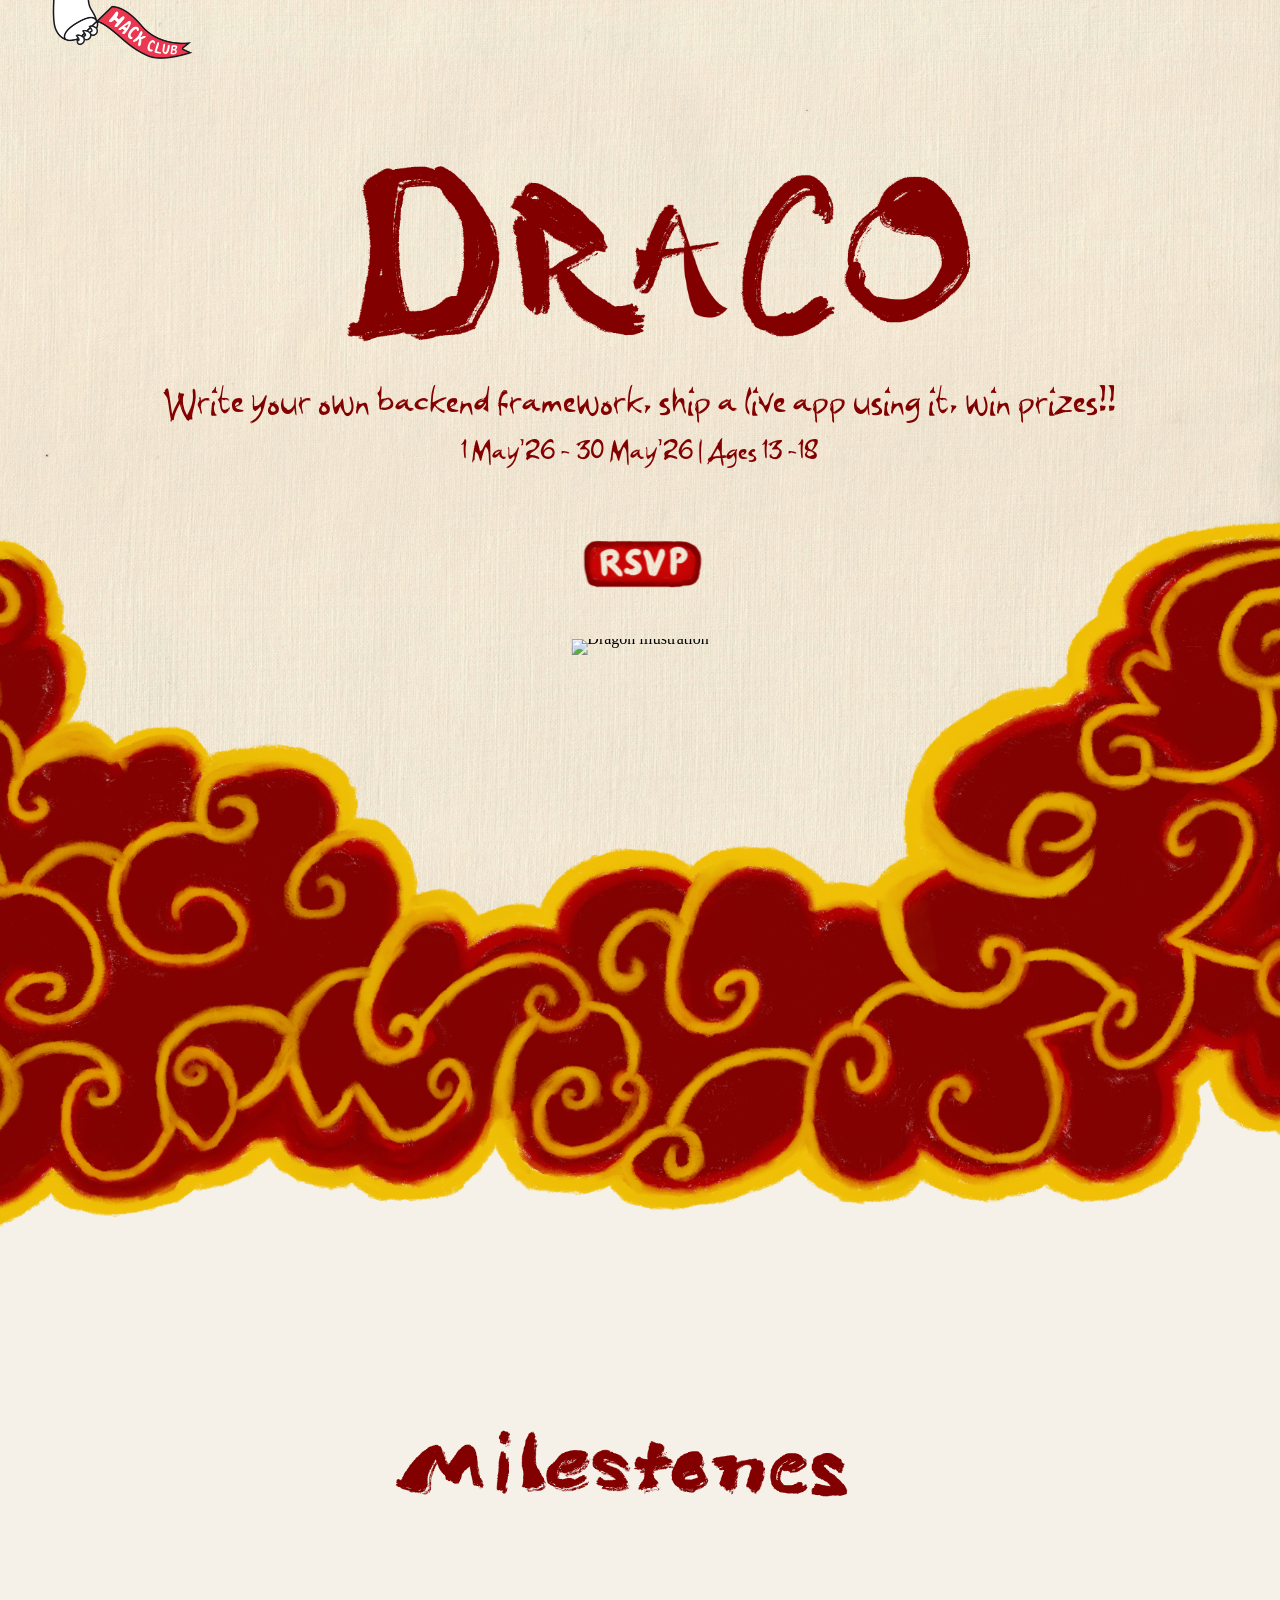
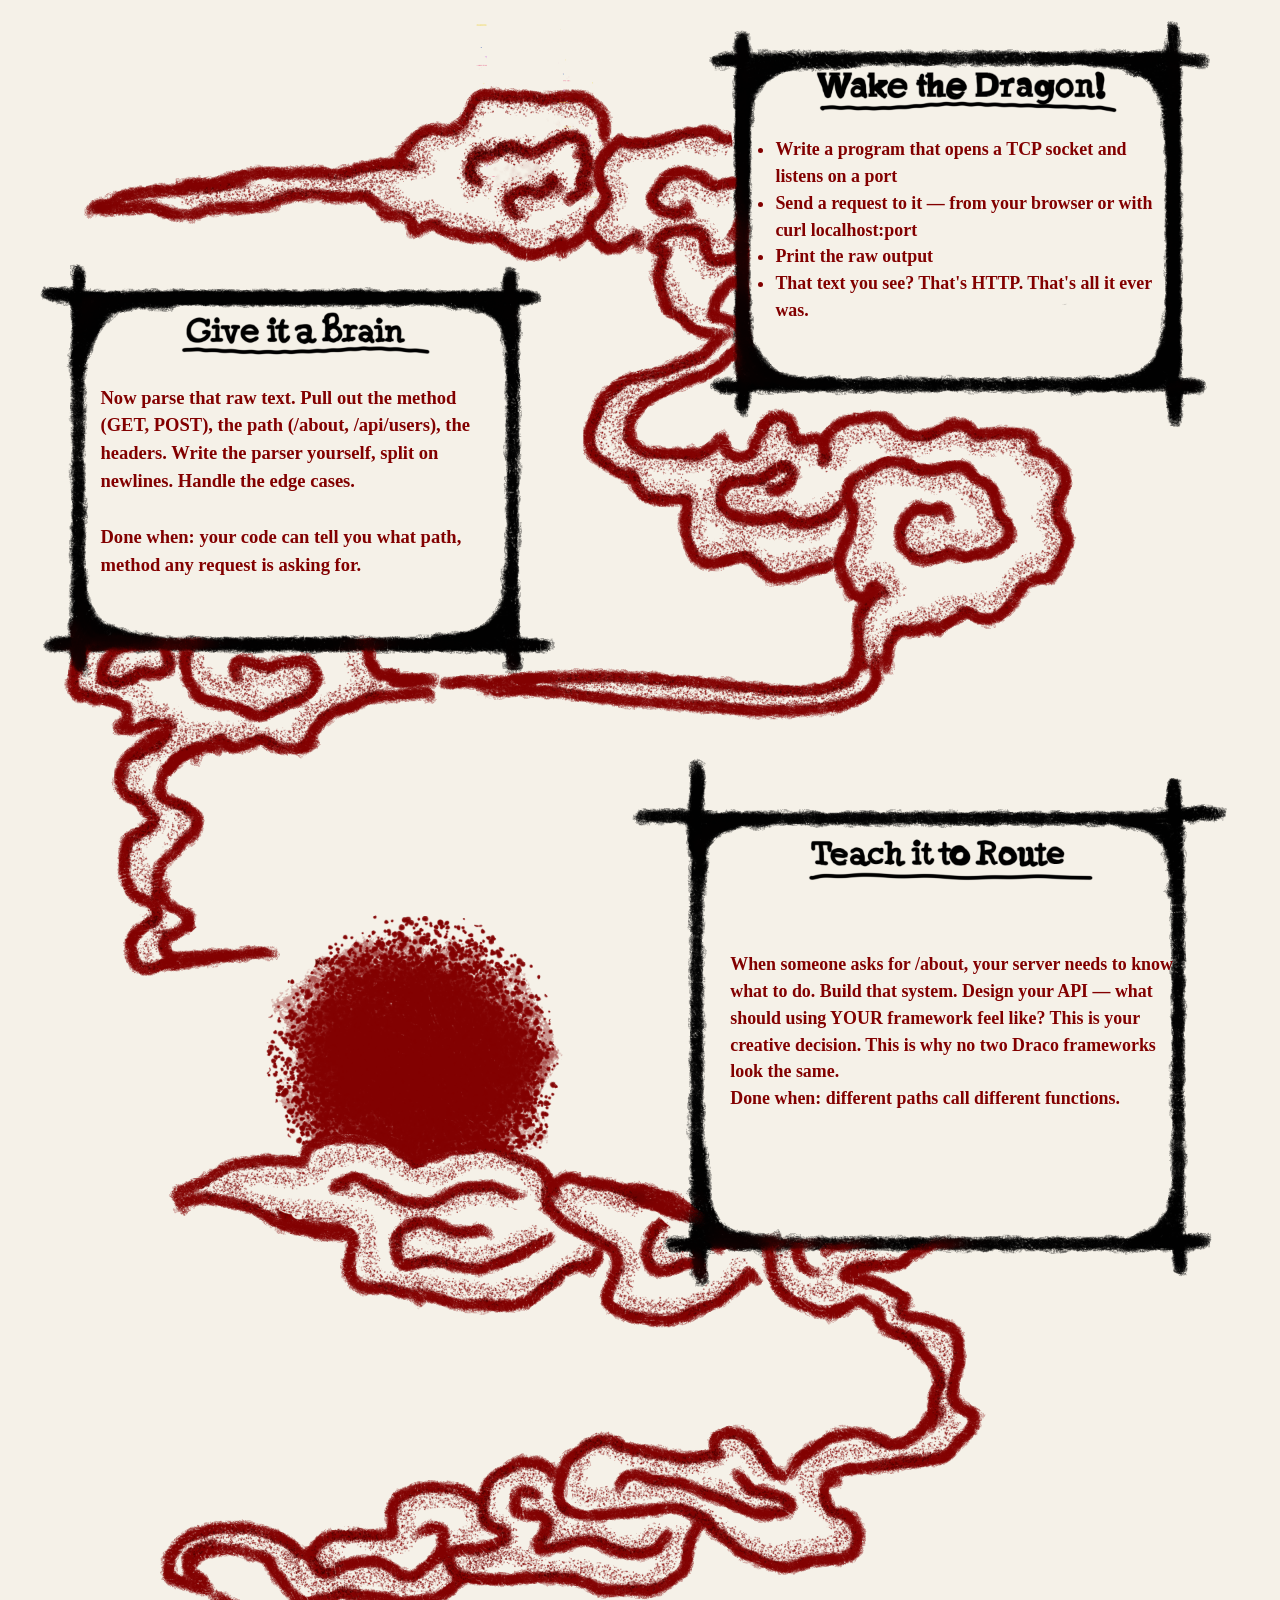
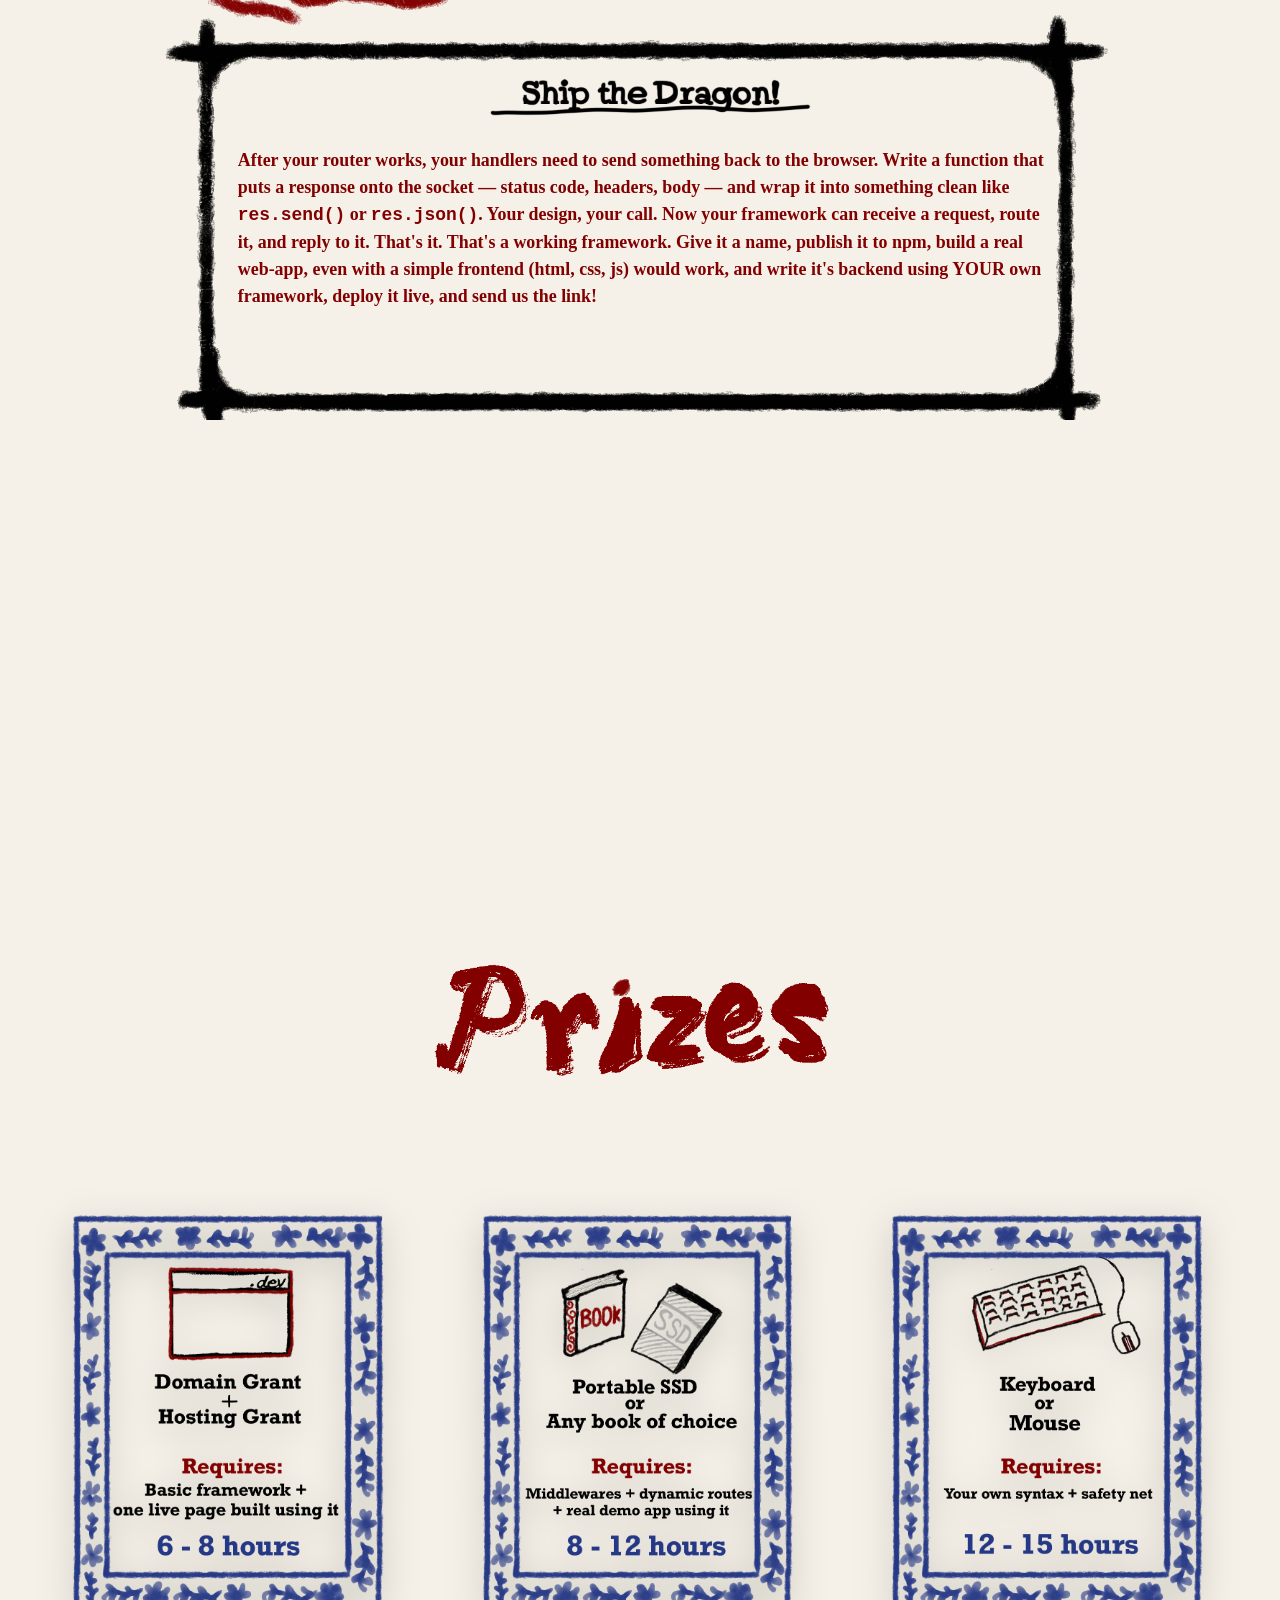
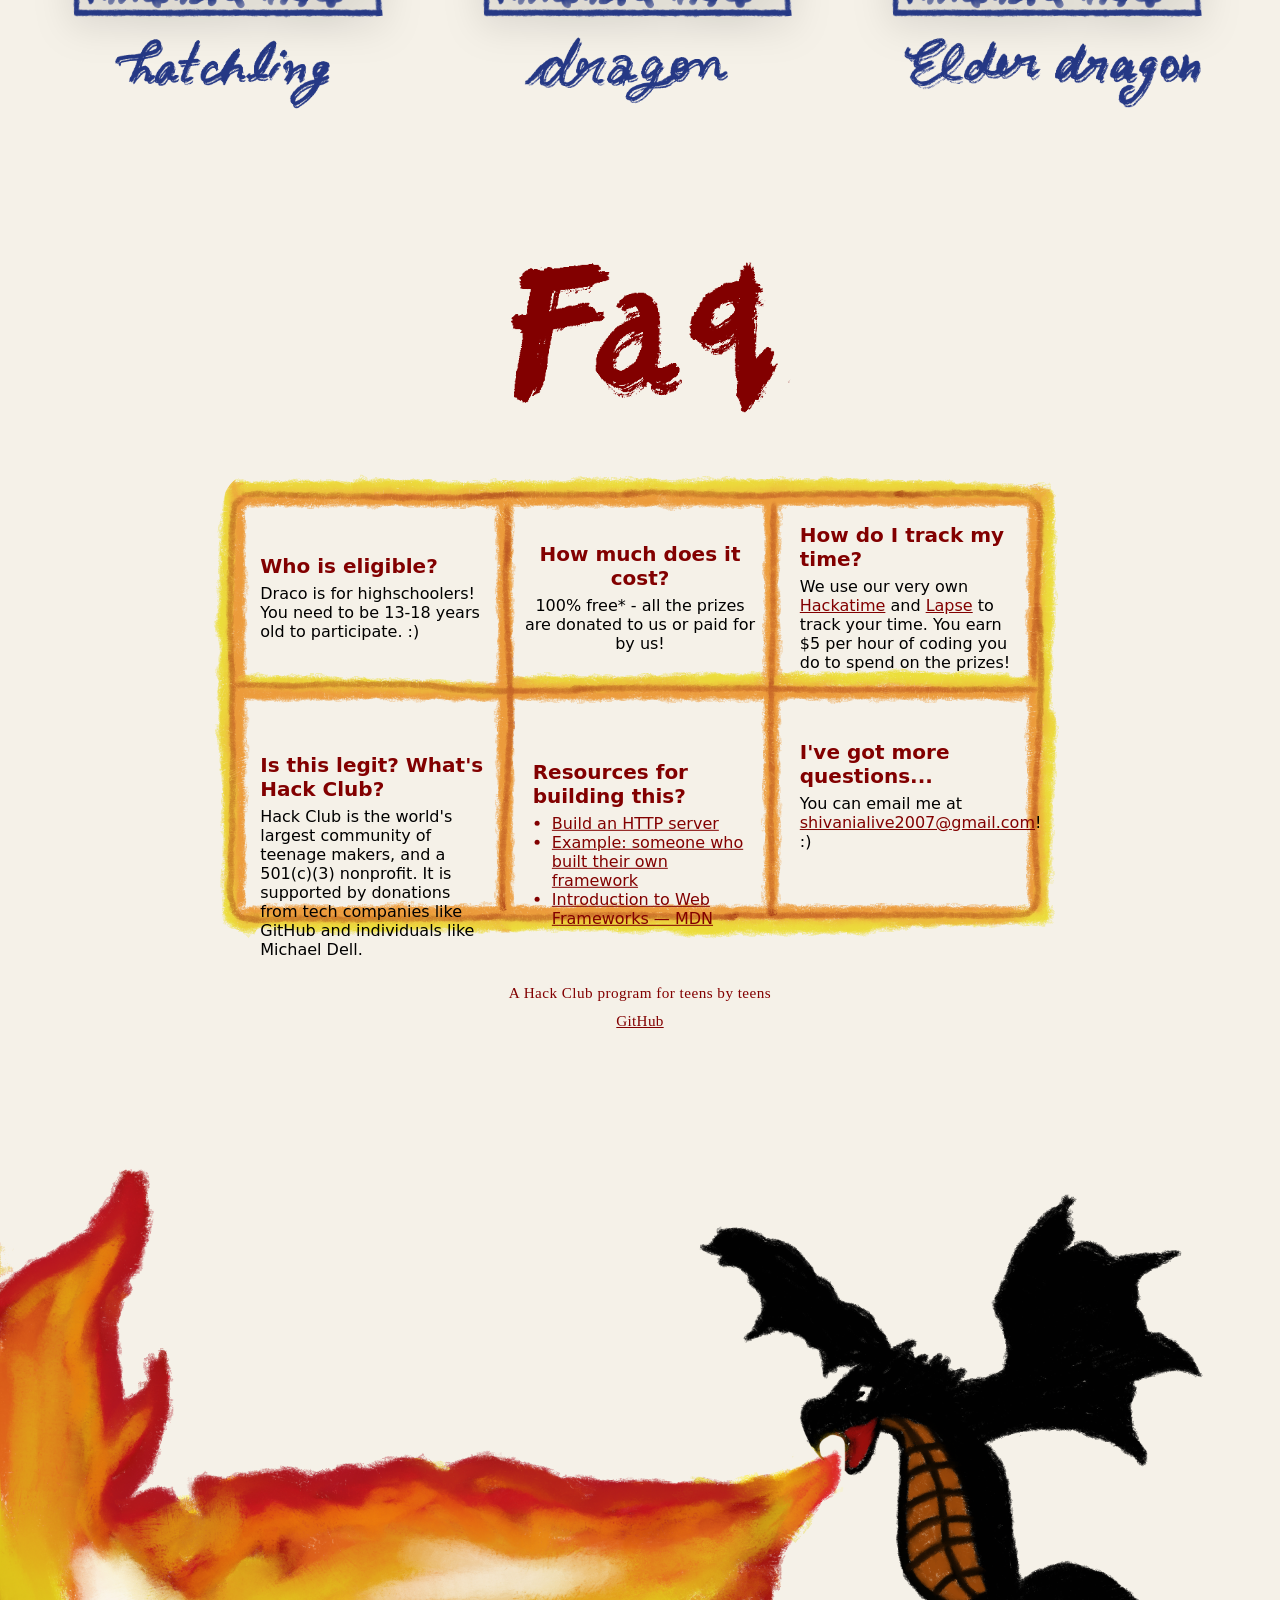
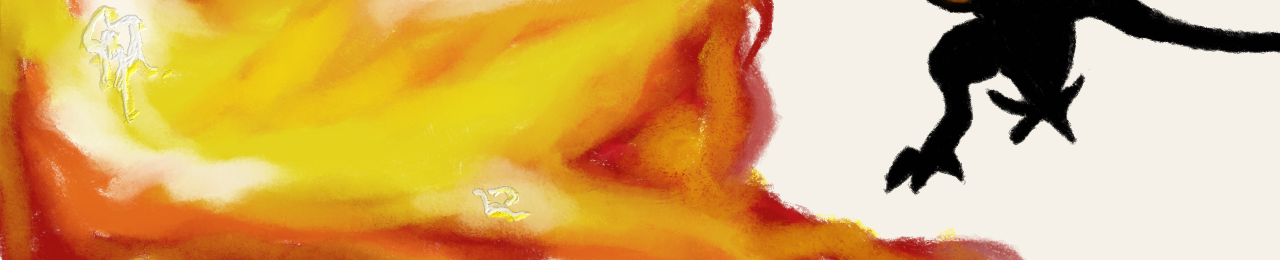
==== commit 06adbcf2: "chore: add favicon, a hyperlink and a small readme" ====
--- a/index.html
+++ b/index.html
@@ -4,6 +4,7 @@
     <meta charset="UTF-8">
     <meta name="viewport" content="width=device-width, initial-scale=1.0">
     <title>Draco | Home</title>
+    <link rel="icon" type="image/png" href="assets/Favicon.png">
     <link rel="stylesheet" href="styles.css">
     <link rel="stylesheet" href="framework-response.css">
     <link rel="stylesheet" href="mobile.css">
@@ -105,7 +106,9 @@
               <p class="window-answer">You can email me at <a href="mailto:shivanialive2007@gmail.com">shivanialive2007@gmail.com</a>! :)</p>
             </div>
           </div>
-          <p class="window-credit">A Hack Club program for teens by teens</p>
+          <p class="window-credit">A Hack Club program for teens by teens<br>
+            <a class="window-credit-link" href="https://github.com/NewSmoke38" target="_blank" rel="noopener noreferrer">GitHub</a>
+          </p>
         </div>
         <img src="assets/Fire.png" alt="Fire footer" class="panel-fire-footer">
     </section>
--- a/styles.css
+++ b/styles.css
@@ -69,7 +69,7 @@
 
 .left-stack {
   position: absolute;
-  top: 0;
+  top: -10px;
   left: clamp(20px, 4.5vw, 52px);
   z-index: 2;
   display: flex;
@@ -1002,11 +1002,26 @@
   display: block;
   text-align: center;
   color: #820000;
-  font-size: 0.75rem;
+  font-size: 0.95rem;
   letter-spacing: 0.03em;
   margin-top: 1em;
   pointer-events: none;
   user-select: none;
+  line-height: 1.5;
+}
+
+.window-credit-link {
+  display: inline-block;
+  margin-top: 0.35em;
+  font-weight: normal;
+  color: #820000;
+  text-decoration: underline;
+  pointer-events: auto;
+  letter-spacing: 0.02em;
+}
+
+.window-credit-link:hover {
+  opacity: 0.85;
 }
 
 /* Fire footer — full-width image placed below the Window/FAQ section */
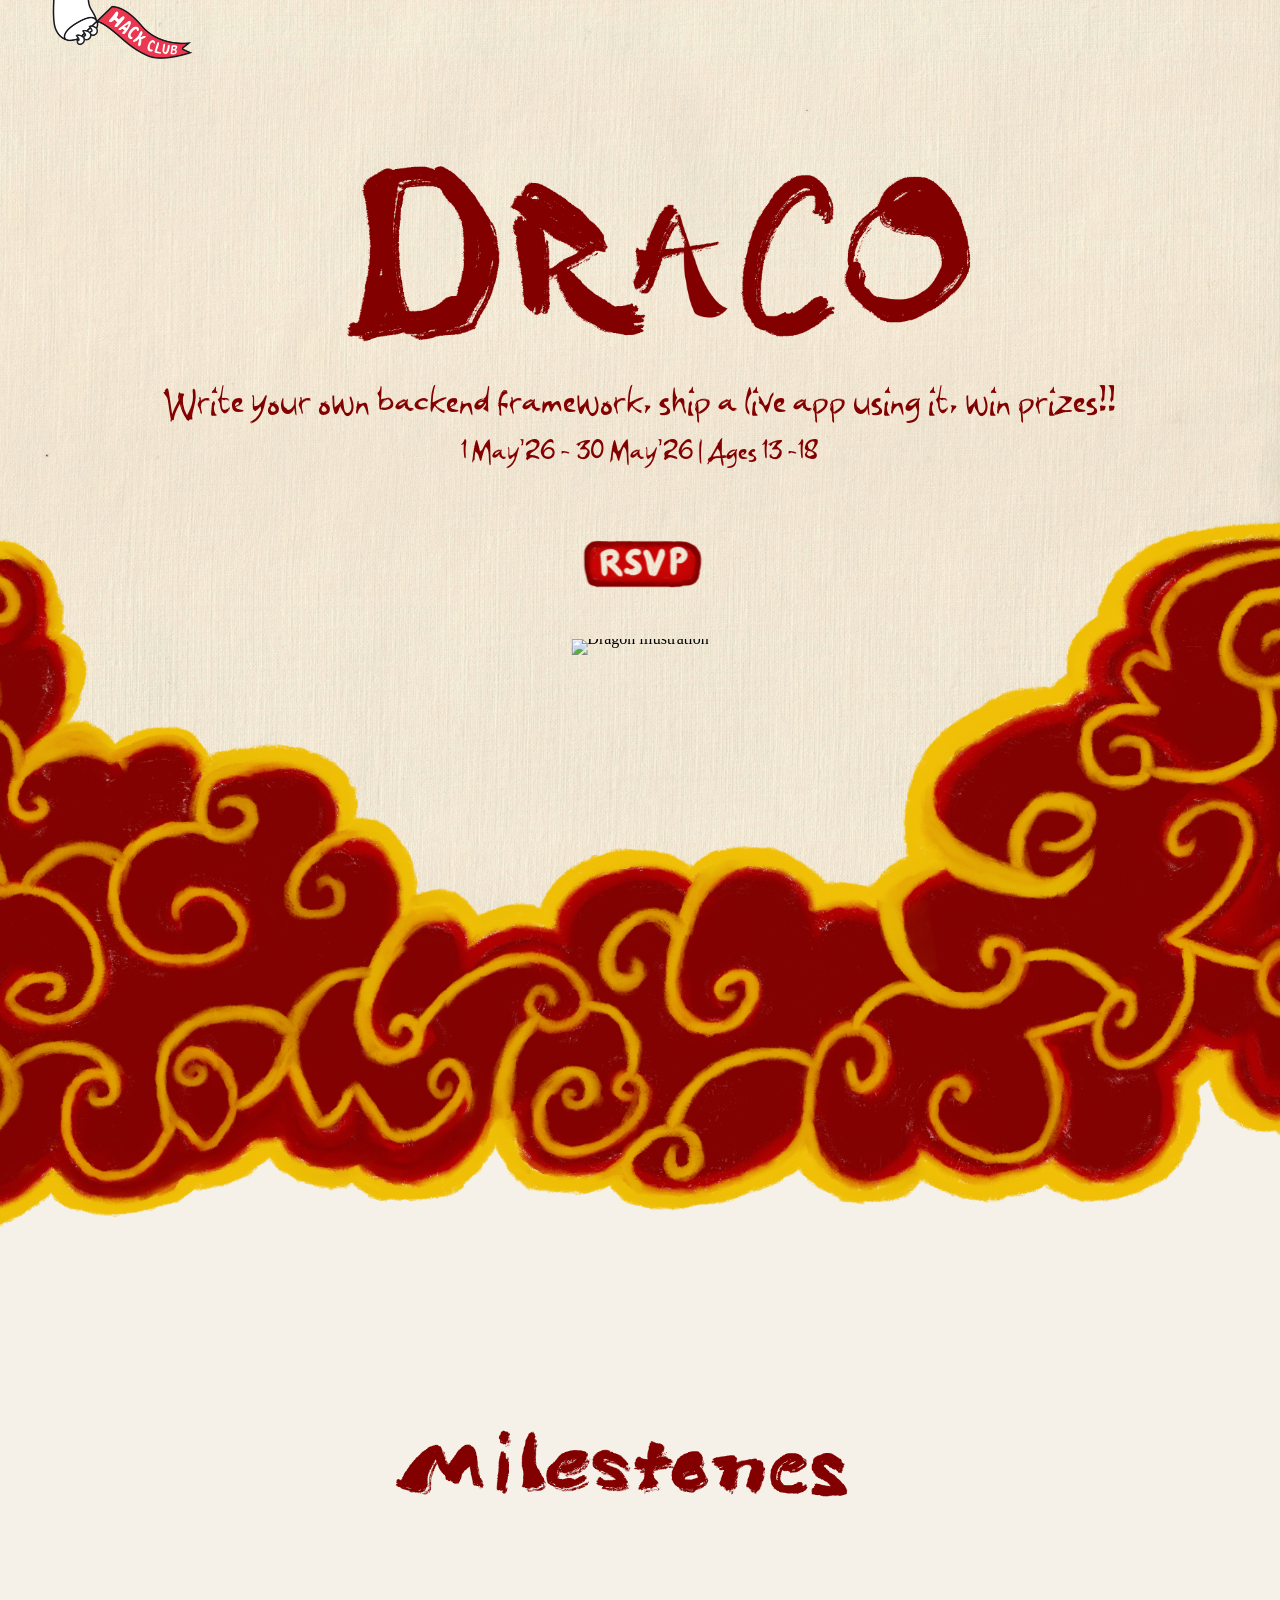
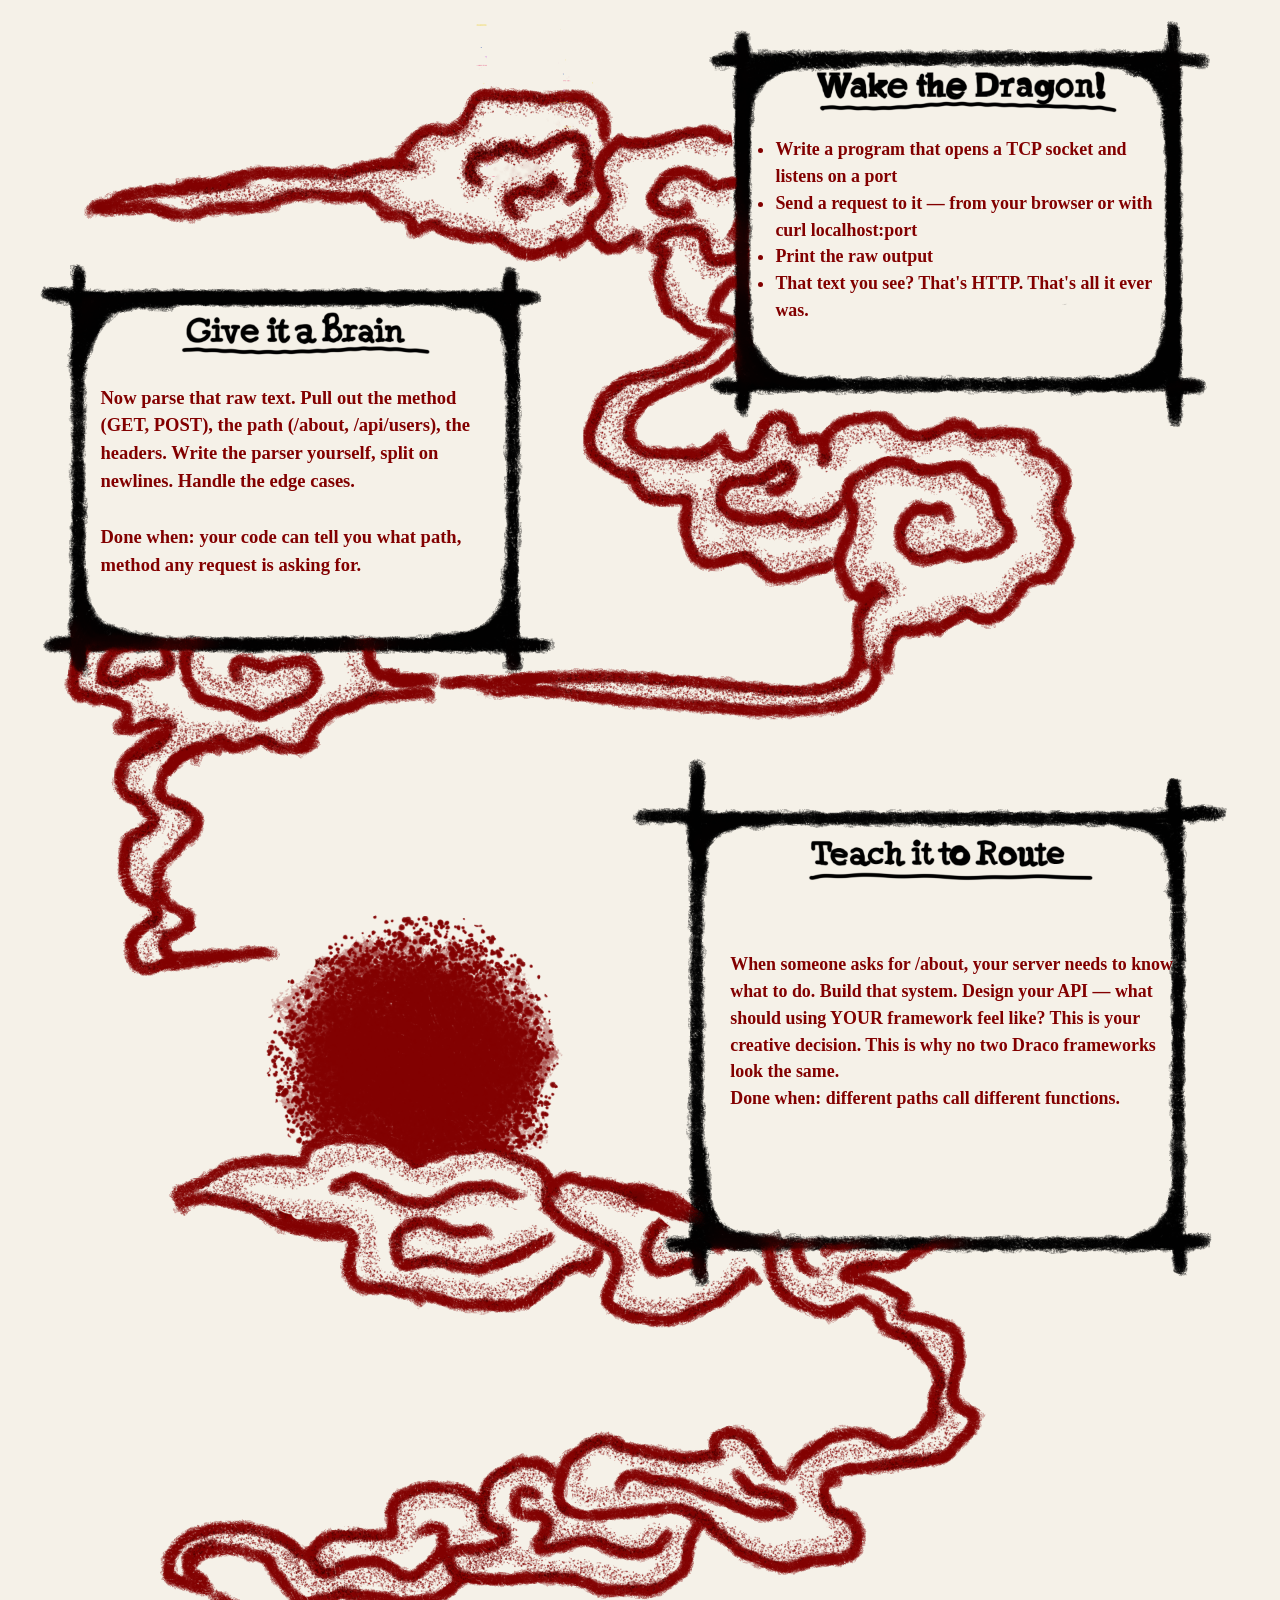
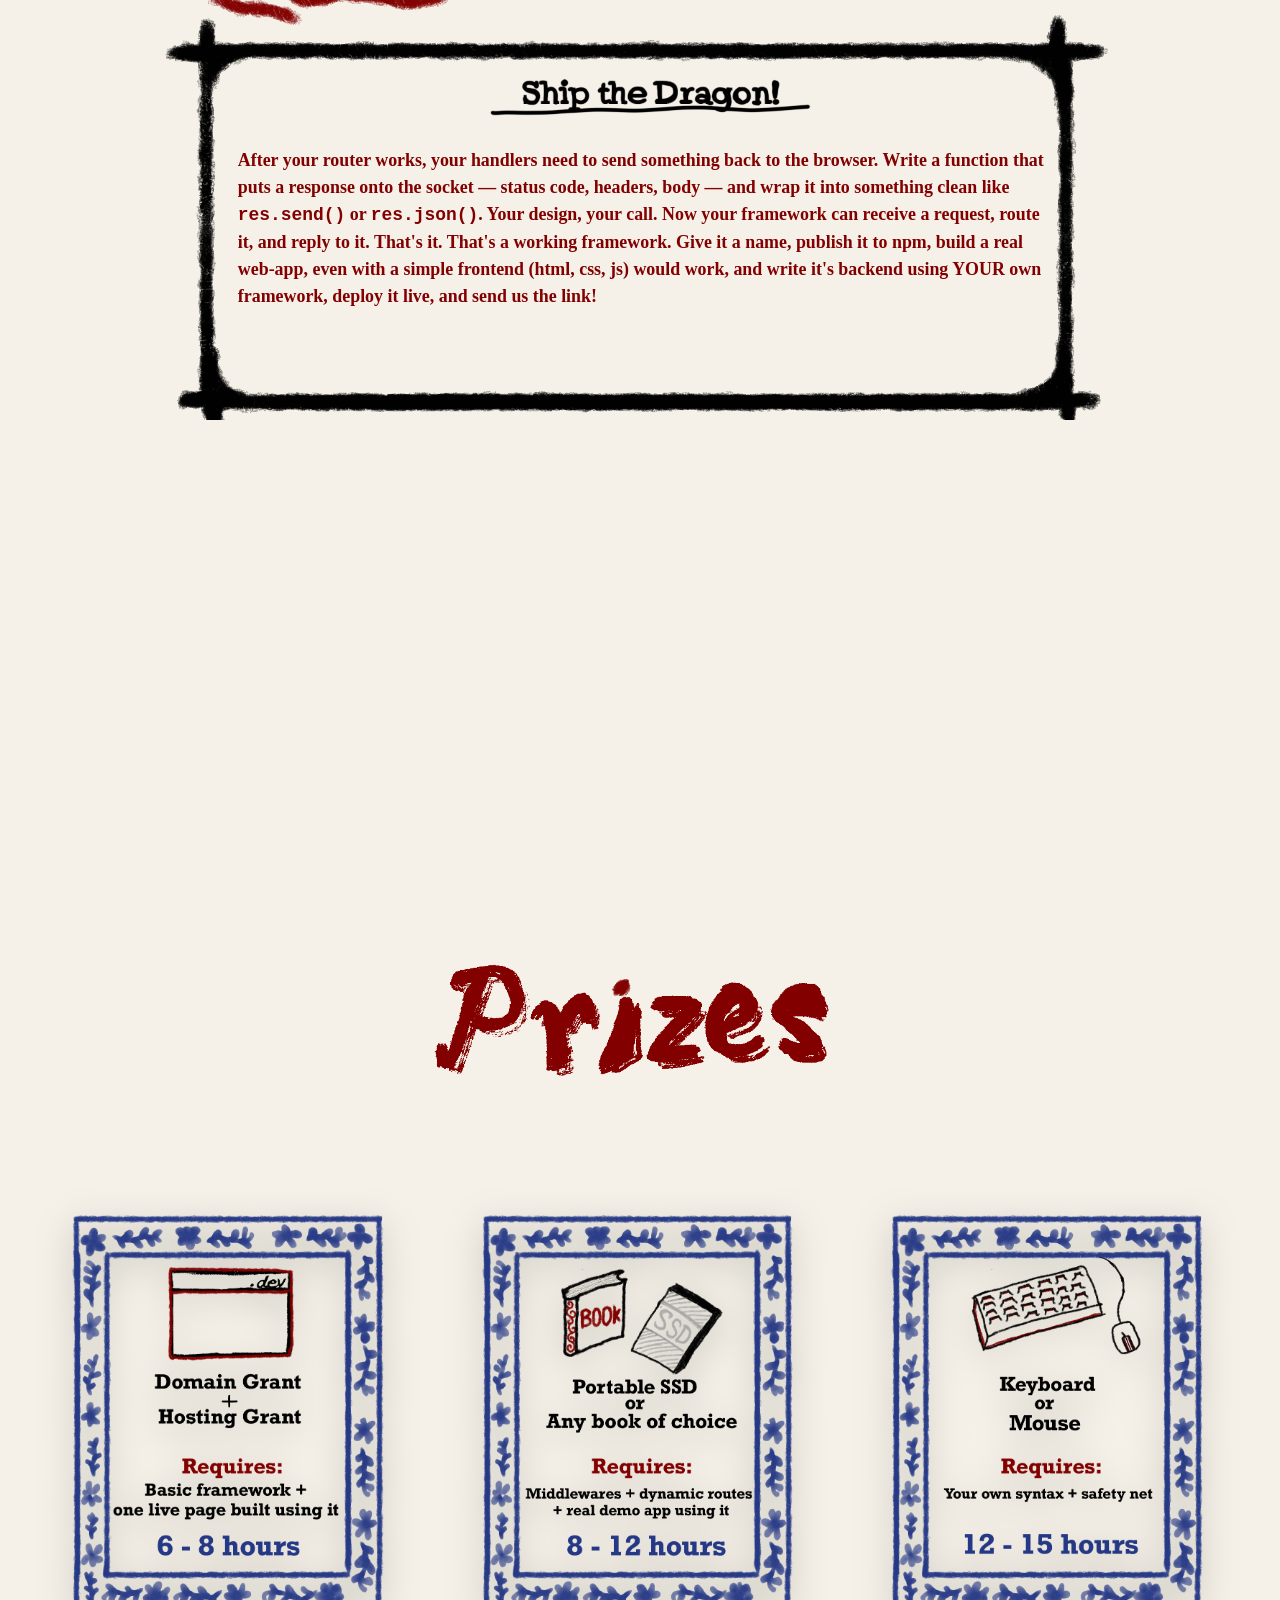
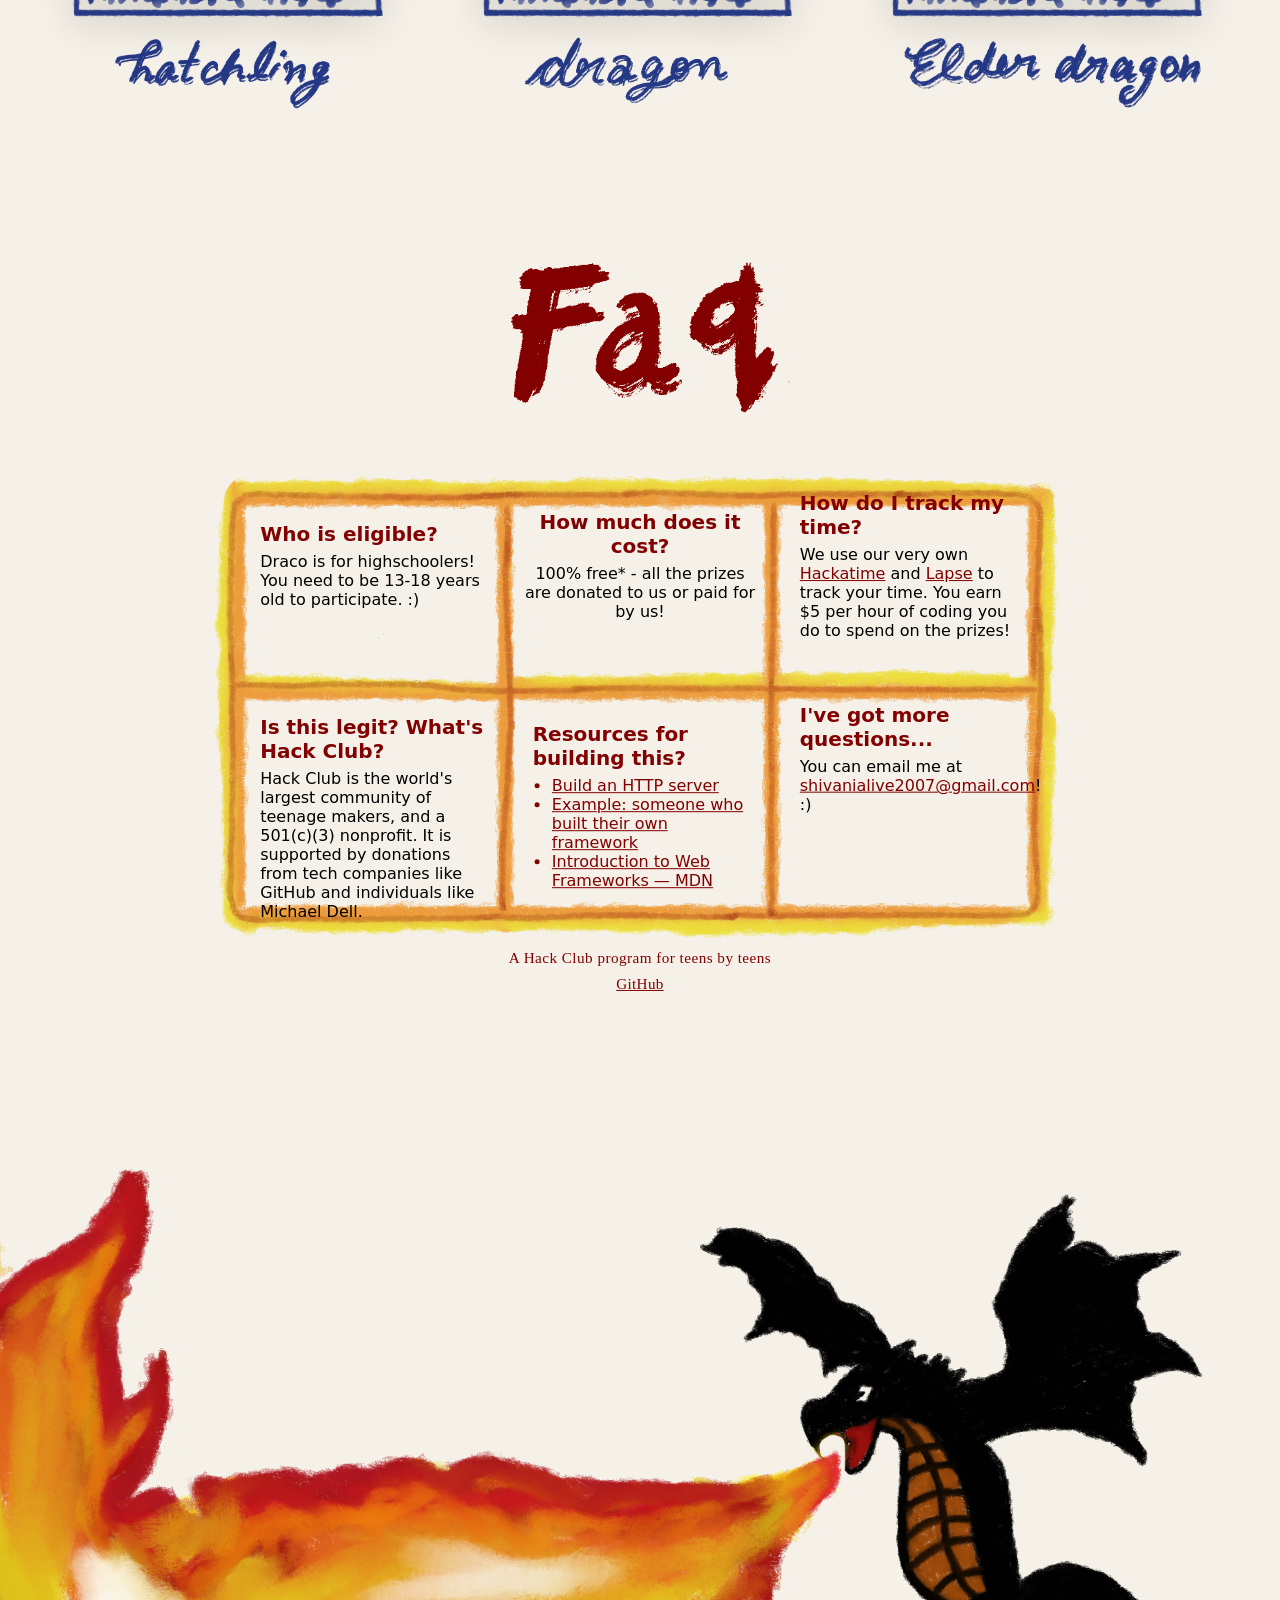
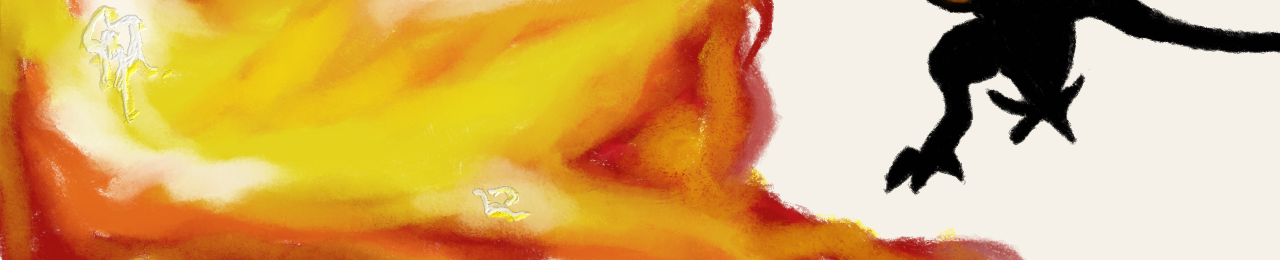
==== commit 1810ec54: "fix: add new RSVP link and some formatting" ====
--- a/index.html
+++ b/index.html
@@ -1,5 +1,6 @@
 <!DOCTYPE html>
 <html lang="en">
+
 <head>
     <meta charset="UTF-8">
     <meta name="viewport" content="width=device-width, initial-scale=1.0">
@@ -9,189 +10,212 @@
     <link rel="stylesheet" href="framework-response.css">
     <link rel="stylesheet" href="mobile.css">
 </head>
+
 <body>
-    <!-- ═══════════════════════════════════════════
+  <!-- ═══════════════════════════════════════════
          DESKTOP LAYOUT  (hidden on mobile ≤768px)
          ═══════════════════════════════════════════ -->
-    <section class="panel panel--cover" aria-label="Cover">
-        <div class="left-stack">
-            <a href="https://hackclub.com" class="flag-top" target="_blank" rel="noopener noreferrer">
-                <img src="assets/flag-orpheus-top.png" alt="Hack Club">
-            </a>
-        </div>
-
-        <div class="hero-center">
-            <div class="headline-wrap">
-                <img src="assets/Headline 2.png" alt="DRACO" class="headline">
-            </div>
-            <p class="subheader">Write your own backend framework, ship a live app using it, win prizes!!</p>
-            <p class="email-meta">1 May'26 - 30 May'26 | Ages 13 -18</p>
-            <form class="email-banner" action="#" method="post" autocomplete="on">
-                <div class="email-banner__inner">
-                    <img src="assets/RSVP 2.png" alt="" class="email-banner__art">
-                    <button type="button" class="email-banner__submit" style="width: 100%; left: 0;" aria-label="Sign up"></button>
-                </div>
-            </form>
-            <img src="assets/MainDragon.png" alt="Dragon illustration" class="dragon">
-        </div>
-    </section>
-
-    <section class="panel panel--next" aria-label="Next">
-        <img src="assets/Clouds.png" alt="Clouds positioned under dragon" class="panel-clouds-under">
-        <img src="assets/MilestonesHeader.png" alt="Milestones header between clouds and milestones" class="panel-milestones-header">
-        <div class="panel-milestones-wrap">
-          <img src="assets/Milestones.png" alt="Milestones positioned under clouds" class="panel-milestones-under">
-          <div class="milestones-grid">
-            <div class="milestones-cell">
-              <!-- Content moved to floating module -->
-            </div>
-            <div class="milestones-cell milestones-cell--step2">
-              <div class="milestones-step2-block">
-                <!-- Content moved to floating module -->
-              </div>
-            </div>
-            <div class="milestones-cell milestones-cell--step3">
-              <!-- Content moved to floating module -->
-            </div>
-            <div class="milestones-cell milestones-cell--step4">
-              <!-- Content moved to floating module -->
-            </div>
+  <section class="panel panel--cover" aria-label="Cover">
+    <div class="left-stack">
+      <a href="https://hackclub.com" class="flag-top" target="_blank" rel="noopener noreferrer">
+        <img src="assets/flag-orpheus-top.png" alt="Hack Club">
+      </a>
+    </div>
+
+    <div class="hero-center">
+      <div class="headline-wrap">
+        <img src="assets/Headline 2.png" alt="DRACO" class="headline">
+      </div>
+      <p class="subheader">Write your own backend framework, ship a live app using it, win prizes!!</p>
+      <p class="email-meta">1 May'26 - 30 May'26 | Ages 13 -18</p>
+      <form class="email-banner" action="#" method="post" autocomplete="on">
+        <div class="email-banner__inner">
+          <img src="assets/RSVP 2.png" alt="" class="email-banner__art">
+          <button type="button" class="email-banner__submit" style="width: 100%; left: 0;"
+            aria-label="Sign up"></button>
+        </div>
+      </form>
+      <img src="assets/MainDragon.png" alt="Dragon illustration" class="dragon">
+    </div>
+  </section>
+
+  <section class="panel panel--next" aria-label="Next">
+    <img src="assets/Clouds.png" alt="Clouds positioned under dragon" class="panel-clouds-under">
+    <img src="assets/MilestonesHeader.png" alt="Milestones header between clouds and milestones"
+      class="panel-milestones-header">
+    <div class="panel-milestones-wrap">
+      <img src="assets/Milestones.png" alt="Milestones positioned under clouds" class="panel-milestones-under">
+      <div class="milestones-grid">
+        <div class="milestones-cell">
+          <!-- Content moved to floating module -->
+        </div>
+        <div class="milestones-cell milestones-cell--step2">
+          <div class="milestones-step2-block">
+            <!-- Content moved to floating module -->
           </div>
         </div>
-        <img src="assets/PrizesHeader 2.png" alt="Prizes header positioned below milestones" class="panel-prizes-header">
-        <div class="panel-prize-row" aria-hidden="true">
-            <div class="panel-prize-item-wrap">
-                <img src="assets/Prize - 1.png" alt="Prize" class="panel-prize-item">
-                <img src="assets/Hatchling.png" alt="Hatchling" class="panel-prize-label">
-            </div>
-            <div class="panel-prize-item-wrap">
-                <img src="assets/Prize - 2.png" alt="Prize" class="panel-prize-item">
-                <img src="assets/dragon.png" alt="Dragon" class="panel-prize-label">
-            </div>
-            <div class="panel-prize-item-wrap">
-                <img src="assets/Prize - 3.png" alt="Prize" class="panel-prize-item">
-                <img src="assets/ElderDragon.png" alt="Elder Dragon" class="panel-prize-label">
-            </div>
-        </div>
-        <img src="assets/FaqHeader.png" alt="FAQ header placed below prizes" class="panel-faq-header">
-        <div class="panel-window-wrap" aria-hidden="true">
-          <img src="assets/Window.png" alt="Window element placed below FAQ header" class="panel-window-img">
-          <div class="window-grid" role="group" aria-label="Window content grid">
-            <div class="window-cell window-cell--eligible">
-              <h3 class="window-question">Who is eligible?</h3>
-              <p class="window-answer">Draco is for highschoolers! You need to be 13-18 years old to participate. :)</p>
-            </div>
-            <div class="window-cell">
-              <h3 class="window-question">How much does it cost?</h3>
-              <p class="window-answer">100% free* - all the prizes are donated to us or paid for by us!</p>
-            </div>
-            <div class="window-cell window-cell--track">
-              <h3 class="window-question">How do I track my time?</h3>
-              <p class="window-answer">We use our very own <a href="https://hackatime.hackclub.com" target="_blank" rel="noopener noreferrer">Hackatime</a> and <a href="https://lapse.hackclub.com" target="_blank" rel="noopener noreferrer">Lapse</a> to track your time. You earn $5 per hour of coding you do to spend on the prizes!</p>
-            </div>
-            <div class="window-cell window-cell--legit">
-              <h3 class="window-question">Is this legit? What's Hack Club?</h3>
-              <p class="window-answer">Hack Club is the world's largest community of teenage makers, and a 501(c)(3) nonprofit. It is supported by donations from tech companies like GitHub and individuals like Michael Dell.</p>
-            </div>
-            <div class="window-cell window-cell--resources">
-              <h3 class="window-question">Resources for building this?</h3>
-              <ul class="window-resources">
-                <li><a href="https://app.codecrafters.io/courses/http-server/overview" target="_blank" rel="noopener noreferrer">Build an HTTP server</a></li>
-                <li><a href="https://dev.to/travatech/ive-created-my-own-web-framework-from-scratch-2bi4" target="_blank" rel="noopener noreferrer">Example: someone who built their own framework</a></li>
-                <li><a href="https://developer.mozilla.org/en-US/docs/Learn_web_development/Extensions/Server-side/First_steps/Web_frameworks" target="_blank" rel="noopener noreferrer">Introduction to Web Frameworks — MDN</a></li>
-              </ul>
-            </div>
-            <div class="window-cell window-cell--more">
-              <h3 class="window-question">I've got more questions...</h3>
-              <p class="window-answer">You can email me at <a href="mailto:shivanialive2007@gmail.com">shivanialive2007@gmail.com</a>! :)</p>
-            </div>
-          </div>
-          <p class="window-credit">A Hack Club program for teens by teens<br>
-            <a class="window-credit-link" href="https://github.com/NewSmoke38" target="_blank" rel="noopener noreferrer">GitHub</a>
+        <div class="milestones-cell milestones-cell--step3">
+          <!-- Content moved to floating module -->
+        </div>
+        <div class="milestones-cell milestones-cell--step4">
+          <!-- Content moved to floating module -->
+        </div>
+      </div>
+    </div>
+    <img src="assets/PrizesHeader 2.png" alt="Prizes header positioned below milestones" class="panel-prizes-header">
+    <div class="panel-prize-row" aria-hidden="true">
+      <div class="panel-prize-item-wrap">
+        <img src="assets/Prize - 1.png" alt="Prize" class="panel-prize-item">
+        <img src="assets/Hatchling.png" alt="Hatchling" class="panel-prize-label">
+      </div>
+      <div class="panel-prize-item-wrap">
+        <img src="assets/Prize - 2.png" alt="Prize" class="panel-prize-item">
+        <img src="assets/dragon.png" alt="Dragon" class="panel-prize-label">
+      </div>
+      <div class="panel-prize-item-wrap">
+        <img src="assets/Prize - 3.png" alt="Prize" class="panel-prize-item">
+        <img src="assets/ElderDragon.png" alt="Elder Dragon" class="panel-prize-label">
+      </div>
+    </div>
+    <img src="assets/FaqHeader.png" alt="FAQ header placed below prizes" class="panel-faq-header">
+    <div class="panel-window-wrap" aria-hidden="true">
+      <img src="assets/Window.png" alt="Window element placed below FAQ header" class="panel-window-img">
+      <div class="window-grid" role="group" aria-label="Window content grid">
+        <div class="window-cell window-cell--eligible">
+          <h3 class="window-question">Who is eligible?</h3>
+          <p class="window-answer">Draco is for highschoolers! You need to be 13-18 years old to participate. :)</p>
+        </div>
+        <div class="window-cell">
+          <h3 class="window-question">How much does it cost?</h3>
+          <p class="window-answer">100% free* - all the prizes are donated to us or paid for by us!</p>
+        </div>
+        <div class="window-cell window-cell--track">
+          <h3 class="window-question">How do I track my time?</h3>
+          <p class="window-answer">We use our very own <a href="https://hackatime.hackclub.com" target="_blank"
+              rel="noopener noreferrer">Hackatime</a> and <a href="https://lapse.hackclub.com" target="_blank"
+              rel="noopener noreferrer">Lapse</a> to track your time. You earn $5 per hour of coding you do to spend on
+            the prizes!</p>
+        </div>
+        <div class="window-cell window-cell--legit">
+          <h3 class="window-question">Is this legit? What's Hack Club?</h3>
+          <p class="window-answer">Hack Club is the world's largest community of teenage makers, and a 501(c)(3)
+            nonprofit. It is supported by donations from tech companies like GitHub and individuals like Michael Dell.
           </p>
         </div>
-        <img src="assets/Fire.png" alt="Fire footer" class="panel-fire-footer">
-    </section>
-
-    <!-- ═══════════════════════════════════════════
+        <div class="window-cell window-cell--resources">
+          <h3 class="window-question">Resources for building this?</h3>
+          <ul class="window-resources">
+            <li><a href="https://app.codecrafters.io/courses/http-server/overview" target="_blank"
+                rel="noopener noreferrer">Build an HTTP server</a></li>
+            <li><a href="https://dev.to/travatech/ive-created-my-own-web-framework-from-scratch-2bi4" target="_blank"
+                rel="noopener noreferrer">Example: someone who built their own framework</a></li>
+            <li><a
+                href="https://developer.mozilla.org/en-US/docs/Learn_web_development/Extensions/Server-side/First_steps/Web_frameworks"
+                target="_blank" rel="noopener noreferrer">Introduction to Web Frameworks — MDN</a></li>
+          </ul>
+        </div>
+        <div class="window-cell window-cell--more">
+          <h3 class="window-question">I've got more questions...</h3>
+          <p class="window-answer">You can email me at <a
+              href="mailto:shivanialive2007@gmail.com">shivanialive2007@gmail.com</a>! :)</p>
+        </div>
+      </div>
+      <p class="window-credit">A Hack Club program for teens by teens<br>
+        <a class="window-credit-link" href="https://github.com/NewSmoke38" target="_blank"
+          rel="noopener noreferrer">GitHub</a>
+      </p>
+    </div>
+    <img src="assets/Fire.png" alt="Fire footer" class="panel-fire-footer">
+  </section>
+
+  <!-- ═══════════════════════════════════════════
          MOBILE LAYOUT  (shown only on ≤768px)
          Completely different structure: normal flow,
          flexbox stacking, no absolute positions.
          ═══════════════════════════════════════════ -->
-    <div class="mobile-layout" aria-label="Mobile layout">
-
-      <!-- ── HERO ── -->
-      <section class="m-hero" aria-label="Hero">
-        <a href="https://hackclub.com" class="m-hero__flag" target="_blank" rel="noopener noreferrer">
-          <img src="assets/flag-orpheus-top.png" alt="Hack Club">
-        </a>
-
-        <div class="m-hero__headline">
-          <img src="assets/Headline 2.png" alt="DRACO">
-        </div>
-
-        <p class="m-hero__subheader">Write your own backend framework, ship a live app using it, win prizes!!</p>
-        <p class="m-hero__meta">1 May'26 - 30 May'26 | Ages 13 -18</p>
-
-        <div class="m-hero__email-wrap">
-          <img src="assets/RSVP 2.png" alt="" class="m-hero__email-art">
-          <button type="button" class="m-hero__email-btn" style="width: 100%; left: 0;" aria-label="Sign up"></button>
-        </div>
-
-        <img src="assets/MainDragon.png" alt="Dragon illustration" class="m-hero__dragon">
-      </section>
-
-      <!-- ── CLOUDS TRANSITION ── -->
-      <div class="m-clouds" aria-hidden="true">
-        <img src="assets/Clouds.png" alt="">
-      </div>
-
-      <!-- ── MILESTONES ── -->
-      <section class="m-milestones" aria-label="Milestones">
-        <div class="m-milestones__header">
-          <img src="assets/MilestonesHeader.png" alt="Milestones">
-        </div>
-
-        <div class="m-milestone-card">
-          <div class="m-milestone-card__number">Phase 1</div>
-          <div class="m-milestone-card__title">Socket</div>
-          <div class="m-milestone-card__body">
-            <ul>
-              <li>Write a program that opens a TCP socket and listens on a port</li>
-              <li>Send a request to it — from your browser or with curl localhost:port</li>
-              <li>Print the raw output</li>
-              <li>That text you see? That's HTTP. That's all it ever was.</li>
-            </ul>
-          </div>
-        </div>
-
-        <div class="m-milestone-card">
-          <div class="m-milestone-card__number">Phase 2</div>
-          <div class="m-milestone-card__title">Parser</div>
-          <div class="m-milestone-card__body">
-            <p>Now parse that raw text. Pull out the method (GET, POST), the path (/about, /api/users), the headers. Write the parser yourself, split on newlines. Handle the edge cases.</p>
-            <p style="margin-top: 10px;">Done when: your code can tell you what path, method any request is asking for.</p>
-          </div>
-        </div>
-
-        <div class="m-milestone-card">
-          <div class="m-milestone-card__number">Phase 3</div>
-          <div class="m-milestone-card__title">Routing</div>
-          <div class="m-milestone-card__body">
-            <p>When someone asks for /about, your server needs to know what to do. Build that system. Design your API — what should using YOUR framework feel like? This is your creative decision. This is why no two Draco frameworks look the same.</p>
-            <p style="margin-top: 10px;">Done when: different paths call different functions.</p>
-          </div>
-        </div>
-
-        <div class="m-milestone-card">
-          <div class="m-milestone-card__number">Phase 4</div>
-          <div class="m-milestone-card__title">Response</div>
-          <div class="m-milestone-card__body">
-            <p>After your router works, your handlers need to send something back to the browser. Write a function that puts a response onto the socket — status code, headers, body — and wrap it into something clean like <code>res.send()</code> or <code>res.json()</code>. Your design, your call.</p>
-            <p style="margin-top: 10px;">Now your framework can receive a request, route it, and reply to it. That's it. That's a working framework. Give it a name, publish it to npm, build a real web-app, and write its backend using your own framework, deploy it live, and send us the link!</p>
-          </div>
-        </div>
-      </section>
+  <div class="mobile-layout" aria-label="Mobile layout">
+
+    <!-- ── HERO ── -->
+    <section class="m-hero" aria-label="Hero">
+      <a href="https://hackclub.com" class="m-hero__flag" target="_blank" rel="noopener noreferrer">
+        <img src="assets/flag-orpheus-top.png" alt="Hack Club">
+      </a>
+
+      <div class="m-hero__headline">
+        <img src="assets/Headline 2.png" alt="DRACO">
+      </div>
+
+      <p class="m-hero__subheader">Write your own backend framework, ship a live app using it, win prizes!!</p>
+      <p class="m-hero__meta">1 May'26 - 30 May'26 | Ages 13 -18</p>
+
+      <div class="m-hero__email-wrap">
+        <img src="assets/RSVP 2.png" alt="" class="m-hero__email-art">
+        <button type="button" class="m-hero__email-btn" style="width: 100%; left: 0;" aria-label="Sign up"></button>
+      </div>
+
+      <img src="assets/MainDragon.png" alt="Dragon illustration" class="m-hero__dragon">
+    </section>
+
+    <!-- ── CLOUDS TRANSITION ── -->
+    <div class="m-clouds" aria-hidden="true">
+      <img src="assets/Clouds.png" alt="">
+    </div>
+
+    <!-- ── MILESTONES ── -->
+    <section class="m-milestones" aria-label="Milestones">
+      <div class="m-milestones__header">
+        <img src="assets/MilestonesHeader.png" alt="Milestones">
+      </div>
+
+      <div class="m-milestone-card">
+        <div class="m-milestone-card__number">Phase 1</div>
+        <div class="m-milestone-card__title">Socket</div>
+        <div class="m-milestone-card__body">
+          <ul>
+            <li>Write a program that opens a TCP socket and listens on a port</li>
+            <li>Send a request to it — from your browser or with curl localhost:port</li>
+            <li>Print the raw output</li>
+            <li>That text you see? That's HTTP. That's all it ever was.</li>
+          </ul>
+        </div>
+      </div>
+
+      <div class="m-milestone-card">
+        <div class="m-milestone-card__number">Phase 2</div>
+        <div class="m-milestone-card__title">Parser</div>
+        <div class="m-milestone-card__body">
+          <p>Now parse that raw text. Pull out the method (GET, POST), the path (/about, /api/users), the headers. Write
+            the parser yourself, split on newlines. Handle the edge cases.</p>
+          <p style="margin-top: 10px;">Done when: your code can tell you what path, method any request is asking for.
+          </p>
+        </div>
+      </div>
+
+      <div class="m-milestone-card">
+        <div class="m-milestone-card__number">Phase 3</div>
+        <div class="m-milestone-card__title">Routing</div>
+        <div class="m-milestone-card__body">
+          <p>When someone asks for /about, your server needs to know what to do. Build that system. Design your API —
+            what should using YOUR framework feel like? This is your creative decision. This is why no two Draco
+            frameworks look the same.</p>
+          <p style="margin-top: 10px;">Done when: different paths call different functions.</p>
+        </div>
+      </div>
+
+      <div class="m-milestone-card">
+        <div class="m-milestone-card__number">Phase 4</div>
+        <div class="m-milestone-card__title">Response</div>
+        <div class="m-milestone-card__body">
+          <p>After your router works, your handlers need to send something back to the browser. Write a function that
+            puts a response onto the socket — status code, headers, body — and wrap it into something clean like
+            <code>res.send()</code> or <code>res.json()</code>. Your design, your call.
+          </p>
+          <p style="margin-top: 10px;">Now your framework can receive a request, route it, and reply to it. That's it.
+            That's a working framework. Give it a name, publish it to npm, build a real web-app, and write its backend
+            using your own framework, deploy it live, and send us the link!</p>
+        </div>
+      </div>
+    </section>
 
       <!-- ── PRIZES ── -->
       <section class="m-prizes" aria-label="Prizes">
@@ -199,63 +223,73 @@
           <img src="assets/PrizesHeader 2.png" alt="Prizes">
         </div>
 
-        <div class="m-prizes__grid">
-          <div class="m-prize-card">
-            <img src="assets/Prize - 1.png" alt="Prize 1" class="m-prize-card__img">
-            <img src="assets/Hatchling.png" alt="Hatchling" class="m-prize-card__label">
-          </div>
-          <div class="m-prize-card">
-            <img src="assets/Prize - 2.png" alt="Prize 2" class="m-prize-card__img">
-            <img src="assets/dragon.png" alt="Dragon" class="m-prize-card__label">
-          </div>
-          <div class="m-prize-card">
-            <img src="assets/Prize - 3.png" alt="Prize 3" class="m-prize-card__img">
-            <img src="assets/ElderDragon.png" alt="Elder Dragon" class="m-prize-card__label">
-          </div>
-        </div>
-      </section>
-
-      <!-- ── FAQ ── -->
-      <section class="m-faq" aria-label="FAQ">
-        <div class="m-faq__header">
-          <img src="assets/FaqHeader.png" alt="FAQ">
-        </div>
-
-        <div class="m-faq__list">
-          <div class="m-faq-card">
-            <h3 class="m-faq-card__q">Who is eligible?</h3>
-            <p class="m-faq-card__a">Draco is for highschoolers! You need to be 13-18 years old to participate. :)</p>
-          </div>
-
-          <div class="m-faq-card">
-            <h3 class="m-faq-card__q">How much does it cost?</h3>
-            <p class="m-faq-card__a">100% free* - all the prizes are donated to us or paid for by us!</p>
-          </div>
-
-          <div class="m-faq-card">
-            <h3 class="m-faq-card__q">How do I track my time?</h3>
-            <p class="m-faq-card__a">We use our very own <a href="https://hackatime.hackclub.com" target="_blank" rel="noopener noreferrer">Hackatime</a> and <a href="https://lapse.hackclub.com" target="_blank" rel="noopener noreferrer">Lapse</a> to track your time. You earn $5 per hour of coding you do to spend on the prizes!</p>
-          </div>
-
-          <div class="m-faq-card">
-            <h3 class="m-faq-card__q">Is this legit? What's Hack Club?</h3>
-            <p class="m-faq-card__a">Hack Club is the world's largest community of teenage makers, and a 501(c)(3) nonprofit. It is supported by donations from tech companies like GitHub and individuals like Michael Dell.</p>
-          </div>
-
-          <div class="m-faq-card">
-            <h3 class="m-faq-card__q">Resources for building this?</h3>
-            <ul class="m-faq-card__resources">
-              <li><a href="https://app.codecrafters.io/courses/http-server/overview" target="_blank" rel="noopener noreferrer">Build an HTTP server</a></li>
-              <li><a href="https://dev.to/travatech/ive-created-my-own-web-framework-from-scratch-2bi4" target="_blank" rel="noopener noreferrer">Example: someone who built their own framework</a></li>
-              <li><a href="https://developer.mozilla.org/en-US/docs/Learn_web_development/Extensions/Server-side/First_steps/Web_frameworks" target="_blank" rel="noopener noreferrer">Introduction to Web Frameworks — MDN</a></li>
-            </ul>
-          </div>
-
-          <div class="m-faq-card">
-            <h3 class="m-faq-card__q">I've got more questions...</h3>
-            <p class="m-faq-card__a">You can email me at <a href="mailto:shivanialive2007@gmail.com">shivanialive2007@gmail.com</a>! :)</p>
-          </div>
-        </div>
+      <div class="m-prizes__grid">
+        <div class="m-prize-card">
+          <img src="assets/Prize - 1.png" alt="Prize 1" class="m-prize-card__img">
+          <img src="assets/Hatchling.png" alt="Hatchling" class="m-prize-card__label">
+        </div>
+        <div class="m-prize-card">
+          <img src="assets/Prize - 2.png" alt="Prize 2" class="m-prize-card__img">
+          <img src="assets/dragon.png" alt="Dragon" class="m-prize-card__label">
+        </div>
+        <div class="m-prize-card">
+          <img src="assets/Prize - 3.png" alt="Prize 3" class="m-prize-card__img">
+          <img src="assets/ElderDragon.png" alt="Elder Dragon" class="m-prize-card__label">
+        </div>
+      </div>
+    </section>
+
+    <!-- ── FAQ ── -->
+    <section class="m-faq" aria-label="FAQ">
+      <div class="m-faq__header">
+        <img src="assets/FaqHeader.png" alt="FAQ">
+      </div>
+
+      <div class="m-faq__list">
+        <div class="m-faq-card">
+          <h3 class="m-faq-card__q">Who is eligible?</h3>
+          <p class="m-faq-card__a">Draco is for highschoolers! You need to be 13-18 years old to participate. :)</p>
+        </div>
+
+        <div class="m-faq-card">
+          <h3 class="m-faq-card__q">How much does it cost?</h3>
+          <p class="m-faq-card__a">100% free* - all the prizes are donated to us or paid for by us!</p>
+        </div>
+
+        <div class="m-faq-card">
+          <h3 class="m-faq-card__q">How do I track my time?</h3>
+          <p class="m-faq-card__a">We use our very own <a href="https://hackatime.hackclub.com" target="_blank"
+              rel="noopener noreferrer">Hackatime</a> and <a href="https://lapse.hackclub.com" target="_blank"
+              rel="noopener noreferrer">Lapse</a> to track your time. You earn $5 per hour of coding you do to spend on
+            the prizes!</p>
+        </div>
+
+        <div class="m-faq-card">
+          <h3 class="m-faq-card__q">Is this legit? What's Hack Club?</h3>
+          <p class="m-faq-card__a">Hack Club is the world's largest community of teenage makers, and a 501(c)(3)
+            nonprofit. It is supported by donations from tech companies like GitHub and individuals like Michael Dell.
+          </p>
+        </div>
+
+        <div class="m-faq-card">
+          <h3 class="m-faq-card__q">Resources for building this?</h3>
+          <ul class="m-faq-card__resources">
+            <li><a href="https://app.codecrafters.io/courses/http-server/overview" target="_blank"
+                rel="noopener noreferrer">Build an HTTP server</a></li>
+            <li><a href="https://dev.to/travatech/ive-created-my-own-web-framework-from-scratch-2bi4" target="_blank"
+                rel="noopener noreferrer">Example: someone who built their own framework</a></li>
+            <li><a
+                href="https://developer.mozilla.org/en-US/docs/Learn_web_development/Extensions/Server-side/First_steps/Web_frameworks"
+                target="_blank" rel="noopener noreferrer">Introduction to Web Frameworks — MDN</a></li>
+          </ul>
+        </div>
+
+        <div class="m-faq-card">
+          <h3 class="m-faq-card__q">I've got more questions...</h3>
+          <p class="m-faq-card__a">You can email me at <a
+              href="mailto:shivanialive2007@gmail.com">shivanialive2007@gmail.com</a>! :)</p>
+        
+      </div>
 
         <p class="m-credit">A program for teens by teens, designed by Shivani :)</p>
       </section>
@@ -267,37 +301,42 @@
 
     </div>
 
-    <script src="framework-response.js"></script>
-    <script>
-        (function () {
-            var btn = document.querySelector('.email-banner__submit');
-            var inner = document.querySelector('.email-banner__inner');
-            var mBtn = document.querySelector('.m-hero__email-btn');
-            var motionOk = !window.matchMedia('(prefers-reduced-motion: reduce)').matches;
-
-            function openForm() {
-                window.location.href = "https://forms.fillout.com/t/oi7K6uDdMxus";
-            }
-
-            btn?.addEventListener('click', function (e) {
-                e.preventDefault();
-                if (!inner || !motionOk || inner.classList.contains('email-banner__inner--clicked')) {
-                    openForm();
-                    return;
-                }
-                inner.classList.add('email-banner__inner--clicked');
-                inner.addEventListener('animationend', function onEnd() {
-                    inner.removeEventListener('animationend', onEnd);
-                    inner.classList.remove('email-banner__inner--clicked');
-                    openForm();
-                });
-            });
-
-            mBtn?.addEventListener('click', function (e) {
-                e.preventDefault();
-                openForm();
-            });
-        })();
-    </script>
+  <script src="framework-response.js"></script>
+  <script>
+    (function () {
+      var btn = document.querySelector('.email-banner__submit');
+      var inner = document.querySelector('.email-banner__inner');
+      var mBtn = document.querySelector('.m-hero__email-btn');
+      var motionOk = !window.matchMedia('(prefers-reduced-motion: reduce)').matches;
+
+      function openForm() {
+        window.location.href = "https://rsvp.hackclub.community/draco";
+      }
+
+      btn?.addEventListener('click', function (e) {
+        e.preventDefault();
+        if (!inner || !motionOk || inner.classList.contains('email-banner__inner--clicked')) {
+          openForm();
+          return;
+        }
+        inner.classList.add('email-banner__inner--clicked');
+        inner.addEventListener('animationend', function onEnd() {
+          inner.removeEventListener('animationend', onEnd);
+          inner.classList.remove('email-banner__inner--clicked');
+          openForm();
+        });
+      });
+
+      mBtn?.addEventListener('click', function (e) {
+        e.preventDefault();
+        openForm();
+      });
+    })();
+  </script>
 </body>
+
+
+
+
+
 </html>
--- a/styles.css
+++ b/styles.css
@@ -833,7 +833,9 @@
   grid-template-columns: repeat(3, 1fr); /* 3 columns x 2 rows = 6 cells */
   grid-template-rows: repeat(2, 1fr);
   gap: 3%;
-  pointer-events: none;
+  /* Must be auto: inherited pointer-events:none from .panel-window-wrap would swallow all link clicks */
+  pointer-events: auto;
+  transform: translateY(-5.5%);
 }
 
 /* Temporary editing grid that overlays the window for uniform placement */
@@ -1004,7 +1006,8 @@
   color: #820000;
   font-size: 0.95rem;
   letter-spacing: 0.03em;
-  margin-top: 1em;
+  margin-top: 0.1em;
+  transform: translateY(-1.45em);
   pointer-events: none;
   user-select: none;
   line-height: 1.5;
@@ -1012,7 +1015,7 @@
 
 .window-credit-link {
   display: inline-block;
-  margin-top: 0.35em;
+  margin-top: 0.2em;
   font-weight: normal;
   color: #820000;
   text-decoration: underline;
